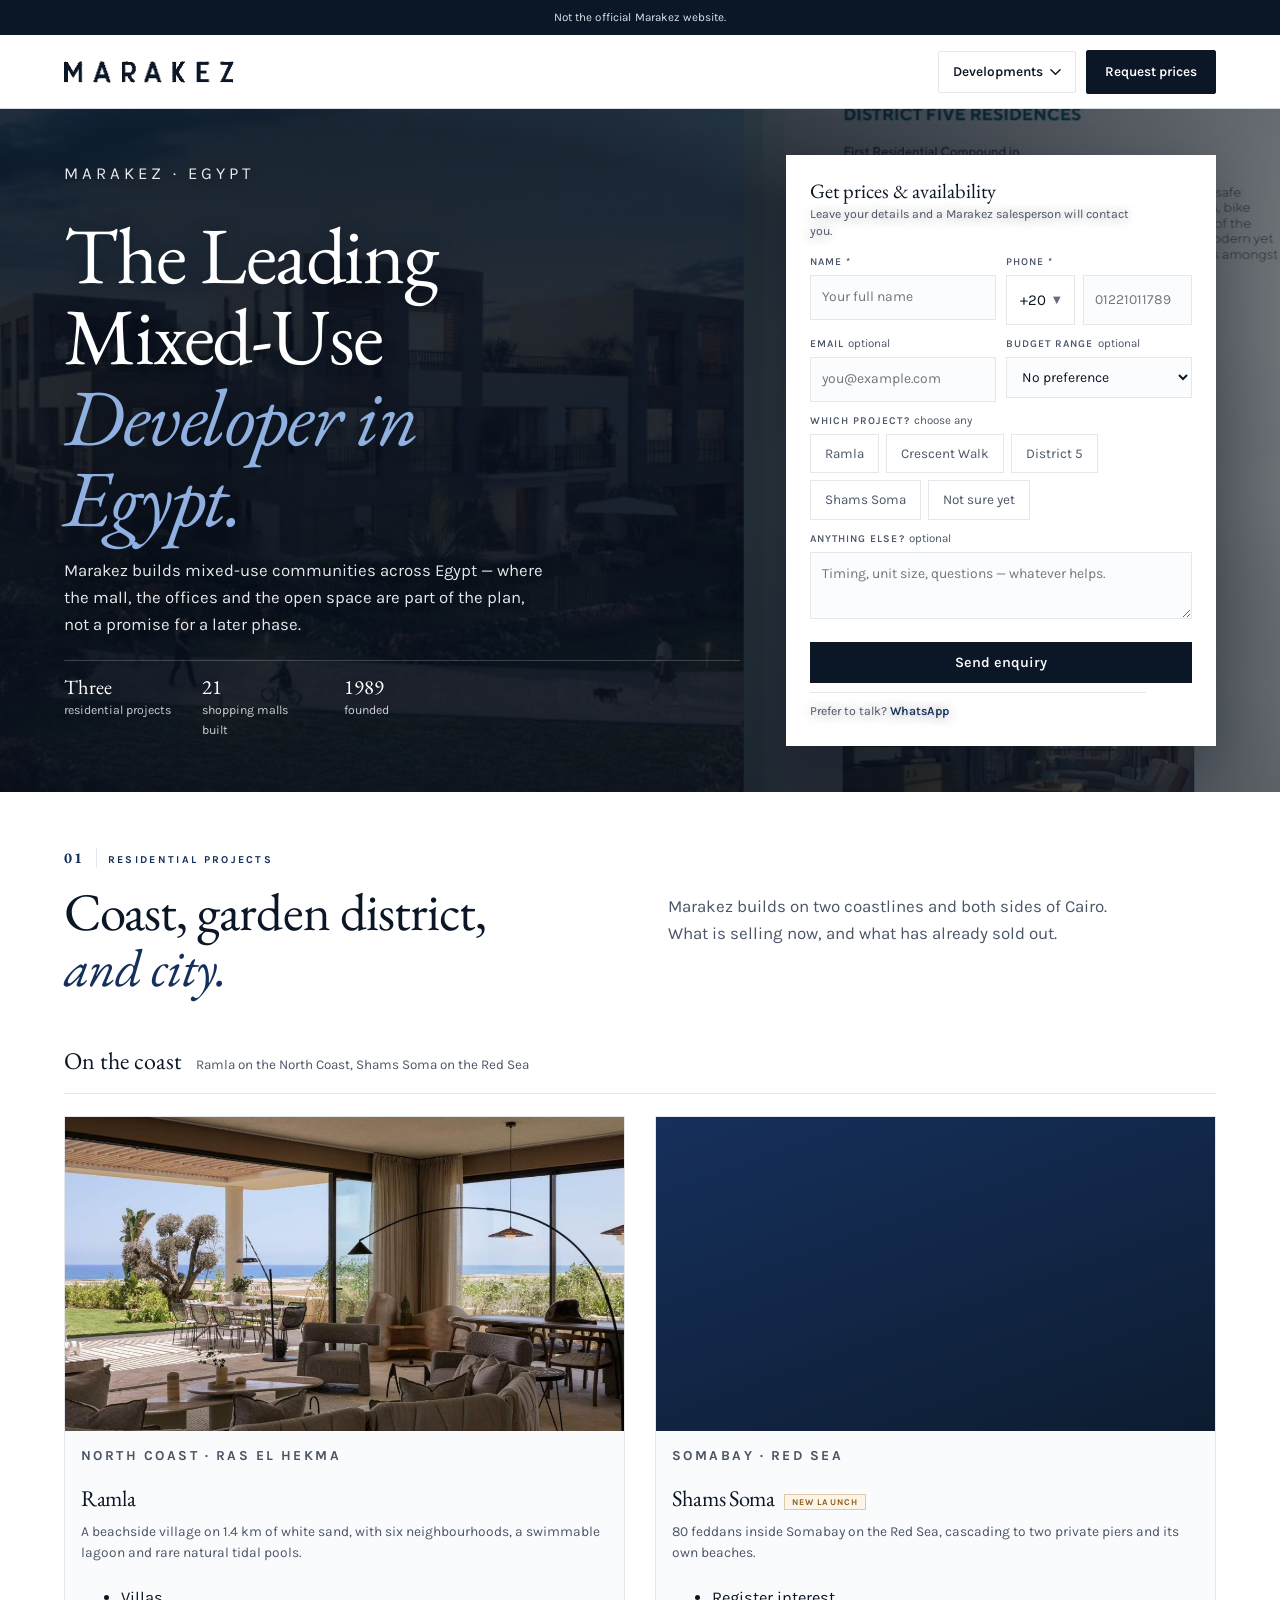
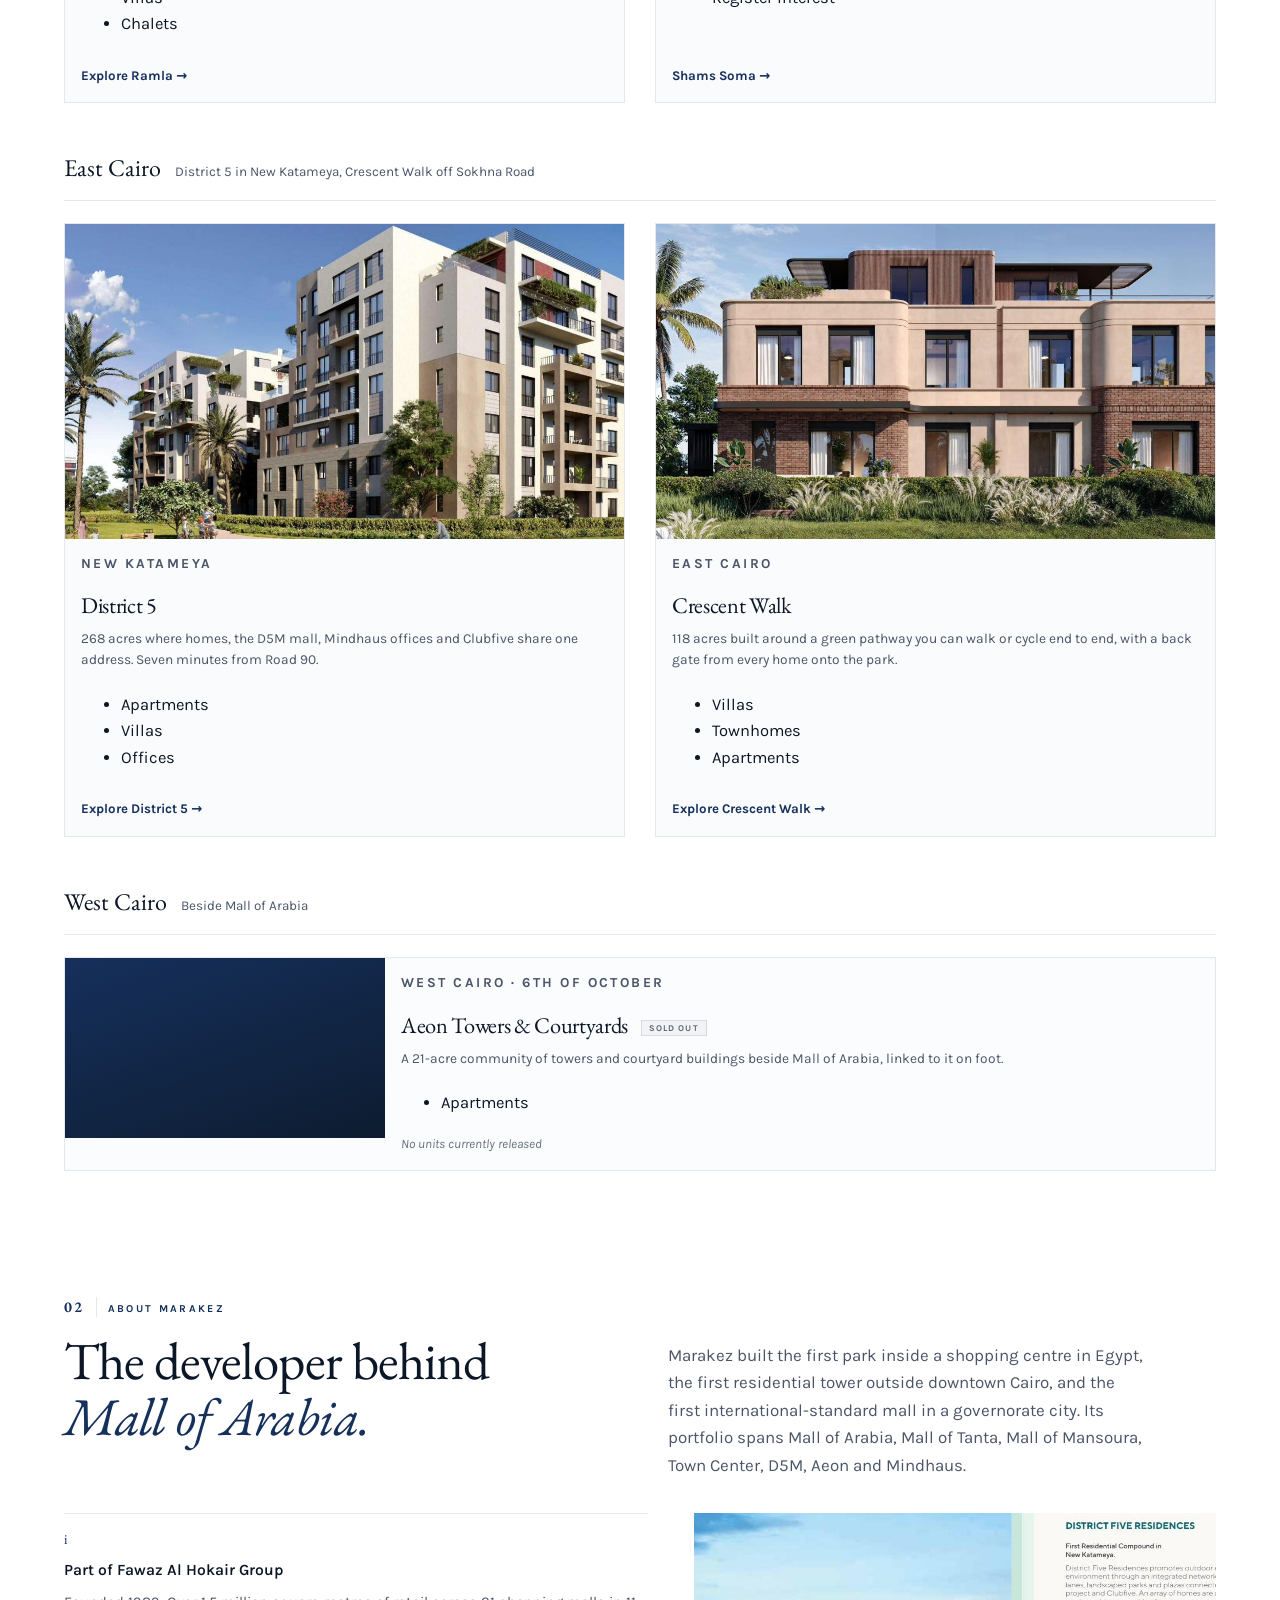
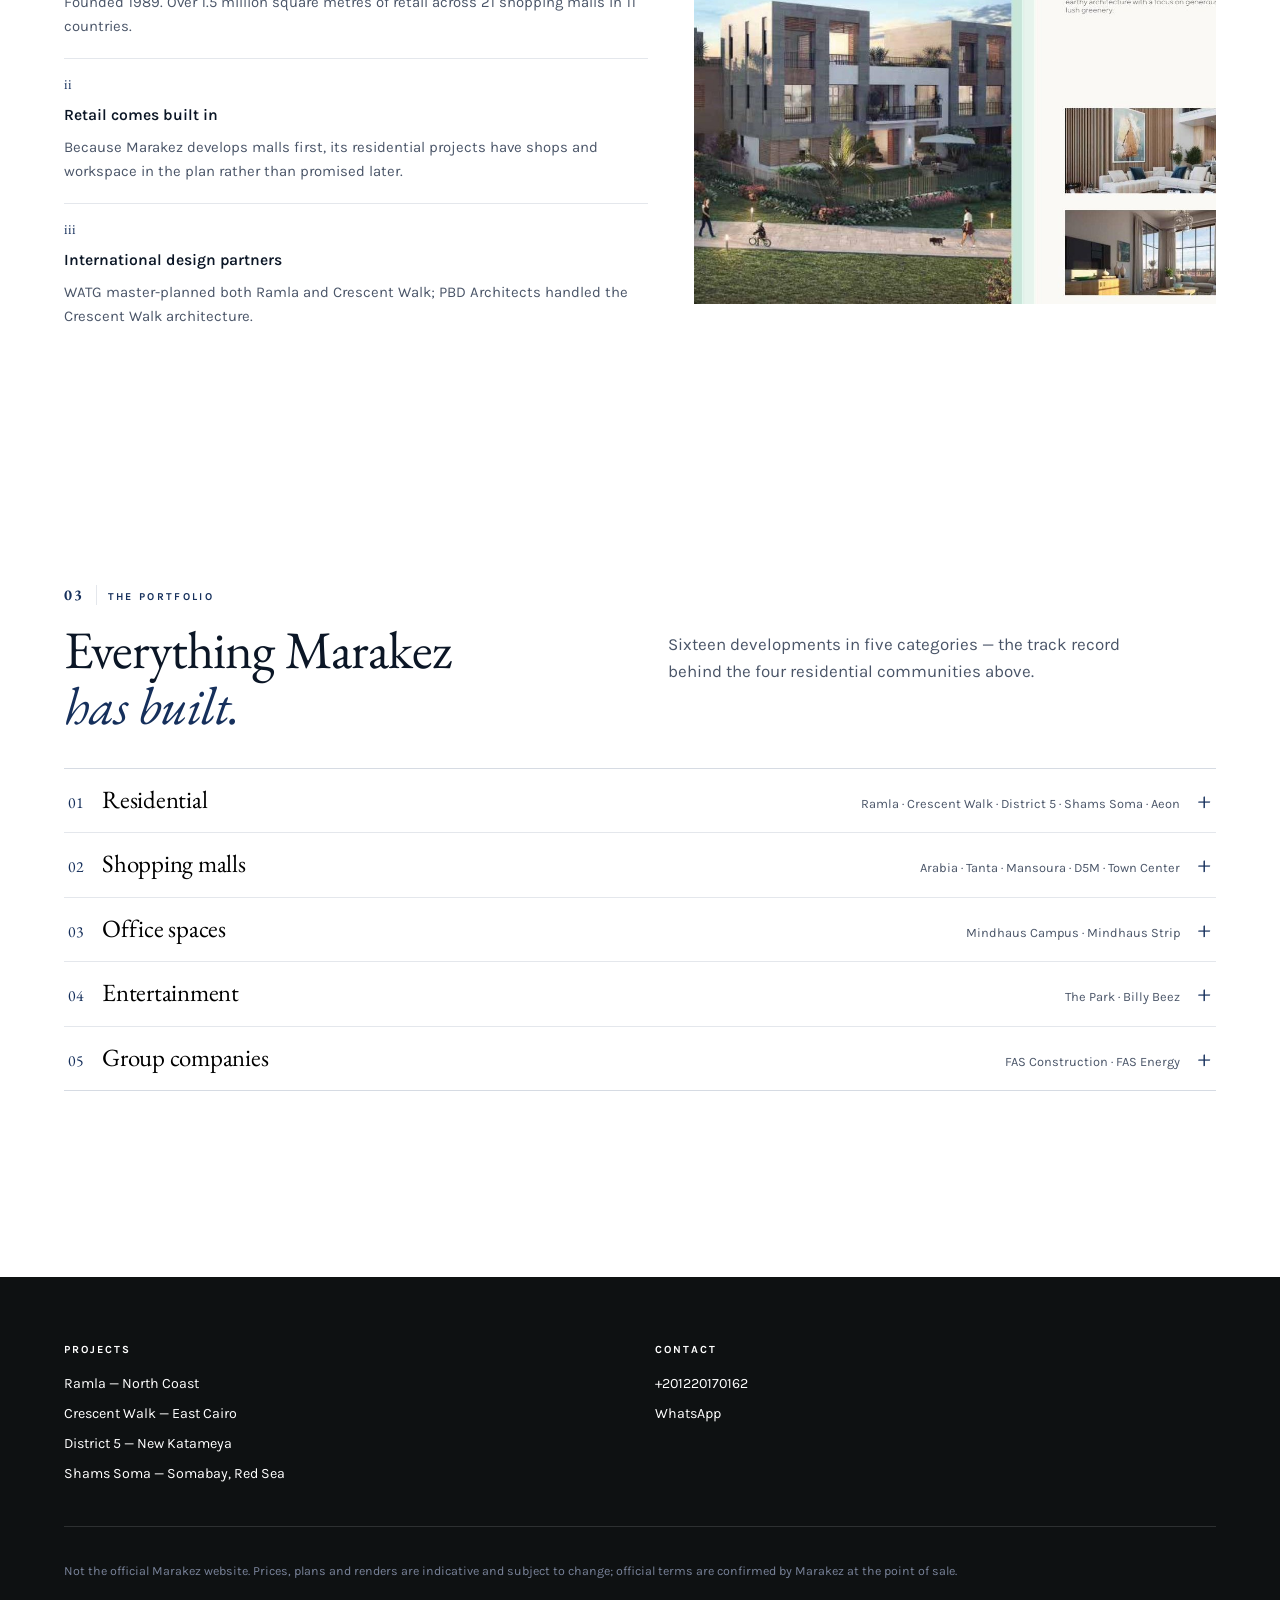
==== index.html @ 839a913a "Add files via upload" ====
<!DOCTYPE html>
<html lang="en">
<head>
<meta charset="utf-8">
<meta name="viewport" content="width=device-width,initial-scale=1">
<title>Marakez Properties — Ramla, Crescent Walk &amp; District 5</title>
<link rel="preconnect" href="https://fonts.googleapis.com">
<link rel="preconnect" href="https://fonts.gstatic.com" crossorigin>
<link href="https://fonts.googleapis.com/css2?family=EB+Garamond:ital,wght@0,400;0,500;1,400&family=Karla:wght@400;500;600;700&display=swap" rel="stylesheet">
<style>
/* ─────────────────────────────────────────────────────────────
   One ground. Sections interlock rather than stack.
   ───────────────────────────────────────────────────────────── */
:root{
  --paper:#ffffff;          /* single ground for the whole page */
  --ink:#0b1626;
  --soft:#4a5568;
  --faint:#646d7b;
  --rule:#e4e7ec;
  --hair:#d6dbe3;--stone:#efe9dd;--stone-ink:#5f584a;
  --accent:#16305c;
  --sand:#16305c;
  --accent-light:#8fb0e0;   /* accent for dark backgrounds */
  --white:#fafbfc;
  --scrim:.92;   /* hero overlay strength — CMS: light .60 / medium .76 / strong .90 */

  --display:"EB Garamond",Georgia,serif;
  --body:"Karla",system-ui,sans-serif;

  --gut:clamp(20px,5vw,80px);
  --maxw:1280px;
}
*{box-sizing:border-box}
html,body{overflow-x:hidden;max-width:100%}
html{scroll-behavior:smooth}
@media(prefers-reduced-motion:reduce){html{scroll-behavior:auto}*{transition:none!important;animation:none!important}}

body{margin:0;background:var(--paper);color:var(--ink);
  font-family:var(--body);font-size:16.5px;line-height:1.62;-webkit-font-smoothing:antialiased}
img{max-width:100%;display:block}
a{color:inherit}

.wrap{max-width:var(--maxw);margin:0 auto;padding:0 var(--gut)}

/* ── Disclosure + header ─────────────────────────────────── */
.bar{background:var(--ink);color:#dde2ec;font-size:.73rem;padding:8px var(--gut);text-align:center;
  letter-spacing:.01em}
.bar strong{color:#fff}

.head{position:sticky;top:0;z-index:60;background:rgba(255,255,255,.94);backdrop-filter:blur(12px)}
.head::after{content:"";position:absolute;left:0;right:0;bottom:0;height:1px;background:var(--hair)}
.head-in{max-width:var(--maxw);margin:0 auto;padding:15px var(--gut);display:flex;align-items:center;gap:26px}
.mark{font-family:var(--display);font-size:1.4rem;font-weight:500;letter-spacing:-.01em;
  text-decoration:none;color:var(--ink)}







/* ── THE SPINE: one hairline running the whole document ──── */
.doc{position:relative}
/* The vertical hairline that used to run down the left of the document was
   removed: once the sections became full-bleed splits and edge-to-edge bands it
   no longer lined up with anything, so it read as a stray rule rather than a
   spine. */

/* Section shell — all sections share the ground, so only spacing separates them */
.sec{position:relative;z-index:2;padding:clamp(60px,8vw,120px) 0}
.sec--tight{padding-top:0}

/* Section marker (kept hidden; the spine it sat on was removed) */
.marker{display:none}
.secnum{font-family:var(--display);font-size:.95rem;color:var(--sand);
  margin-right:11px;padding-right:11px;border-right:1px solid var(--rule)}
@media(max-width:860px){.marker{display:none}}

/* Section content */
/* The extra 58px on the left used to clear the vertical spine. With the spine
   gone it just pushed every section 58px right of the hero, the money band and
   the footer — four different left edges on one page. Now they all share one. */
.inner{max-width:var(--maxw);margin:0 auto;padding:0 var(--gut)}
@media(max-width:860px){.inner{padding:0 var(--gut)}}

/* ── HERO ─────────────────────────────────────────────────── */
.hero{position:relative;min-height:min(88vh,780px);display:flex;align-items:flex-end;
  overflow:hidden;background:#1a2434}
.hero>img{position:absolute;inset:0;width:100%;height:100%;object-fit:cover;object-position:center}
.hero::after{content:"";position:absolute;inset:0;pointer-events:none;
  background:
    /* contained pool over the text block — the rest of the render stays clear */
    radial-gradient(130% 130% at 24% 62%,
      rgba(6,14,26,var(--scrim,.92)) 0%,
      rgba(6,14,26,calc(var(--scrim,.92) * .90)) 46%,
      rgba(6,14,26,calc(var(--scrim,.92) * .42)) 70%,
      rgba(6,14,26,0) 90%),
    linear-gradient(180deg, rgba(6,14,26,.45) 0%, rgba(6,14,26,.12) 34%, rgba(6,14,26,0) 55%),
    linear-gradient(180deg, rgba(6,14,26,0) 60%, rgba(6,14,26,.17) 85%, rgba(6,14,26,.34) 100%)}
.hero-in{position:relative}
/* Narrow screens: the copy sits below the image rather than over it.
   The render stays completely untouched and contrast is guaranteed,
   because the text is on the page background. */
@media(max-width:820px){
  .hero{min-height:0;display:block;background:none;overflow:visible}
  .hero>img{position:static;width:100%;height:auto;aspect-ratio:16/10;object-fit:cover}
  .hero::after{display:none}
  .hero-in{padding:22px var(--gut) 26px;color:var(--ink)}
  .hero .kicker{color:var(--accent);text-shadow:none}
  .hero h1{color:var(--ink);text-shadow:none;max-width:20ch}
  .hero h1 em{color:var(--accent)}
  .hero-in p:not(.kicker){color:var(--soft)!important;text-shadow:none!important;opacity:1!important}
  .hero .btn{background:var(--ink);color:#fff}
  .hero .btn--ghost{background:transparent;color:var(--ink);border:1px solid var(--rule)}
  /* Below 820px the two buttons share the row evenly instead of one being
     wide and the other shrink-wrapped to its label. */
  .hero-cta{gap:9px}
  .hero-cta .btn{flex:1 1 0;min-width:0;padding:14px 10px;font-size:.86rem}
}

.hero-in{position:relative;z-index:2;width:100%;max-width:var(--maxw);margin:0 auto;
  padding:0 var(--gut) clamp(96px,11vw,150px);color:#fff}
.kicker{text-shadow:0 1px 10px rgba(6,14,26,.5);font-size:.69rem;letter-spacing:.24em;text-transform:uppercase;margin:0 0 16px;
  color:var(--sand)}
.hero h1{text-shadow:0 1px 18px rgba(6,14,26,.42);font-family:var(--display);font-weight:400;font-size:clamp(2.6rem,6.4vw,5rem);
  line-height:1.01;margin:0 0 18px;max-width:14ch;letter-spacing:-.018em}
.hero h1 em{font-style:italic;color:var(--accent-light)}
.hero p{text-shadow:0 1px 12px rgba(6,14,26,.45);max-width:48ch;font-size:1.05rem;color:rgba(255,255,255,.9);margin:0 0 28px}

.btn{display:inline-block;background:var(--white);color:var(--ink);text-decoration:none;
  padding:14px 28px;font-size:.9rem;font-weight:600;border:0;cursor:pointer;font-family:inherit;
  transition:transform .25s,box-shadow .25s}
.btn:hover{transform:translateY(-1px);box-shadow:0 8px 22px rgba(0,0,0,.16)}
.btn--ghost{background:transparent;color:#fff;border:1px solid rgba(255,255,255,.42)}

/* Hero buttons: a real row rather than two inline-blocks. As inline-blocks the
   pair wrapped onto separate lines on narrow screens and the ghost button kept
   a stray left margin, so it sat indented and half-width under the first. */
.hero-cta{display:flex;flex-wrap:wrap;gap:10px;align-items:stretch}
.hero-cta .btn{display:inline-flex;align-items:center;justify-content:center;text-align:center}
.btn--dark{background:var(--ink);color:var(--white)}
.btn--full{width:100%;text-align:center}
.btn:focus-visible{outline:2px solid var(--sand);outline-offset:3px}
/* One-line labels. The full wording wraps to two or three lines once the pair
   is sharing a narrow row, which looks broken; the short label is the same
   promise in fewer words. */
.lbl-short{display:none}
@media(max-width:560px){
  .lbl-long{display:none}
  .lbl-short{display:inline}
}

/* ── FACT RAIL: overlaps the hero, anchored to the spine ─── */
/* first cell's text lines up with the hero and the sections above and below */

/* ── Shared type ─────────────────────────────────────────── */
.eyebrow{font-size:.66rem;letter-spacing:.22em;text-transform:uppercase;
  color:var(--accent);font-weight:700;margin:0 0 14px}
h2{font-family:var(--display);font-weight:400;font-size:clamp(2rem,4.2vw,3.3rem);
  line-height:1.06;margin:0 0 18px;letter-spacing:-.018em;max-width:17ch}
h2 em{font-style:italic;color:var(--accent)}
.lead{font-size:1.06rem;color:var(--soft);max-width:56ch;margin:0}

/* ── DESCRIPTION: text left, tall image bleeding right ───── */
.desc{max-width:64ch}
.desc-fig{margin:clamp(34px,4.5vw,54px) 0 0;position:relative}
.desc-fig img{width:100%;height:100%;aspect-ratio:16/10;object-fit:cover;object-position:center;display:block}
.desc-fig figcaption{font-family:var(--display);font-style:italic;font-size:.95rem;
  color:var(--faint);padding-top:11px}

.pillars{display:grid;grid-template-columns:repeat(3,1fr);gap:clamp(20px,3vw,44px);
  margin-top:clamp(46px,6vw,76px)}
@media(max-width:820px){.pillars{grid-template-columns:1fr;gap:0}}
.pillar{padding-top:20px;border-top:1px solid var(--rule)}
@media(max-width:820px){.pillar{padding:18px 0}}
.pillar .n{font-family:var(--display);font-size:.9rem;color:var(--sand);display:block;margin-bottom:8px}
.pillar h3{margin:0 0 6px;font-size:.98rem;font-weight:600}
.pillar p{margin:0;font-size:.93rem;color:var(--soft)}

/* ── MASTERPLAN: pulled up, plan bleeds past the gutter ──── */
/* contain, not cover: a masterplan must never be cropped. Odd shapes letterbox
   against the panel instead of resizing the section. */

/* ── NEIGHBOURHOODS: tabs, borderless, on the ground ─────── */
.tabs{margin-top:clamp(28px,4vw,44px)}
.tabnav{display:flex;flex-wrap:wrap;gap:0;border-bottom:1px solid var(--rule)}
.tabnav button{appearance:none;background:none;border:0;padding:13px 20px 15px;
  font:inherit;font-size:.86rem;font-weight:600;color:var(--faint);cursor:pointer;
  border-bottom:2px solid transparent;margin-bottom:-1px;transition:color .2s,border-color .2s}
.tabnav button[aria-selected="true"]{color:var(--ink);border-bottom-color:var(--accent)}
.tabnav button:hover{color:var(--ink)}
.tabnav button:focus-visible{outline:2px solid var(--accent);outline-offset:-4px}
@media(max-width:640px){.tabnav button{flex:1 1 33%;padding:12px 8px;font-size:.8rem}}

.panel{display:none;grid-template-columns:minmax(0,.95fr) minmax(0,1.05fr);
  gap:clamp(24px,4vw,56px);padding-top:clamp(28px,3.5vw,42px);align-items:center}
.panel[data-open="true"]{display:grid;animation:fade .45s ease}
@keyframes fade{from{opacity:0;transform:translateY(6px)}to{opacity:1;transform:none}}
@media(max-width:820px){.panel[data-open="true"]{grid-template-columns:1fr}}
.panel .sub{font-size:.64rem;letter-spacing:.2em;text-transform:uppercase;color:var(--sand);
  font-weight:700;margin:0 0 12px}
.panel h3{margin:0 0 12px;font-family:var(--display);font-weight:400;font-size:clamp(1.9rem,3vw,2.5rem);
  letter-spacing:-.015em}
.panel p{margin:0 0 20px;color:var(--soft);font-size:.99rem;max-width:40ch}
.panel .types{list-style:none;margin:0;padding:0;display:flex;flex-wrap:wrap;gap:8px}
.panel .types li{border:1px solid var(--rule);padding:6px 13px;font-size:.79rem;color:var(--soft)}
.panel figure{margin:0;overflow:hidden}
.panel figure img{width:100%;height:100%;aspect-ratio:4/3;object-fit:cover;object-position:center}

/* ── USPs: hairline grid, no boxes ──────────────────────── */
.usps{display:grid;grid-template-columns:repeat(4,1fr);gap:clamp(20px,3vw,40px);
  margin-top:clamp(30px,4vw,48px)}
@media(max-width:900px){.usps{grid-template-columns:repeat(2,1fr)}}
@media(max-width:560px){.usps{grid-template-columns:1fr;gap:0}}
.usp{padding-top:20px;border-top:1px solid var(--rule)}
@media(max-width:560px){.usp{padding:18px 0}}
.usp .n{font-family:var(--display);font-size:.9rem;color:var(--sand);display:block;margin-bottom:9px}
.usp h3{margin:0 0 6px;font-size:.97rem;font-weight:600}
.usp p{margin:0;font-size:.9rem;color:var(--soft);line-height:1.55}

/* ── LEAD FORM: dark block, full bleed, ends the document ─ */
.form-grid{display:grid;grid-template-columns:1fr 1fr;gap:clamp(30px,5vw,72px);align-items:start}
@media(max-width:900px){.form-grid{grid-template-columns:1fr}}
.contact-line{margin-top:22px;font-size:.93rem;color:rgba(255,255,255,.7)}
.contact-line a{color:#fff;font-weight:600}

.fbox{background:var(--white);color:var(--ink);padding:clamp(26px,3vw,38px)}
.field{margin-bottom:15px}
.field label{display:block;font-size:.79rem;font-weight:600;margin-bottom:6px}
.field input,.field select,.field textarea{width:100%;padding:12px 14px;font:inherit;
  font-size:.94rem;border:1px solid var(--rule);background:var(--paper);color:var(--ink)}
.field input:focus,.field select:focus,.field textarea:focus{outline:2px solid var(--accent);
  outline-offset:1px;border-color:transparent}
.field textarea{min-height:82px;resize:vertical}
.frow{display:grid;grid-template-columns:1fr 1fr;gap:15px}
@media(max-width:560px){.frow{grid-template-columns:1fr}}






/* ── Project cards (homepage) ────────────────────────────── */
/* Four projects in a three-column grid left a 3 + 1 row with two empty cells.
   Two columns divide evenly into four, so the block reads as a balanced
   2 x 2. If a fifth project is ever added, revisit this. */
.projcards{display:grid;grid-template-columns:repeat(2,1fr);gap:clamp(18px,2.4vw,30px);
  margin-top:clamp(34px,4vw,52px)}
@media(max-width:900px){.projcards{grid-template-columns:1fr;gap:14px}}
@media(max-width:760px){
  .projcard{flex-direction:row;align-items:stretch;min-height:132px}
  .projcard figure{flex:0 0 38%;aspect-ratio:auto;align-self:stretch;position:relative}
  .projcard figure img{position:absolute;inset:0;width:100%;height:100%;object-fit:cover}
  .pc-body{padding:14px 16px}
  .projcard h3{font-size:1.3rem;margin-bottom:6px}
  .pc-body>p{font-size:.85rem;margin-bottom:8px;
    display:-webkit-box;-webkit-line-clamp:3;-webkit-box-orient:vertical;overflow:hidden}
  .pc-body .types{display:none}
  .pc-go{margin-top:6px;font-size:.78rem}
}
.projcard{display:flex;flex-direction:column;text-decoration:none;color:inherit;
  border:1px solid var(--rule);background:var(--white);
  transition:transform .35s cubic-bezier(.2,.7,.3,1),box-shadow .35s,border-color .35s}
.projcard:hover{transform:translateY(-3px);box-shadow:0 14px 40px rgba(11,22,38,.10);border-color:var(--hair)}
.projcard:focus-visible{outline:2px solid var(--accent);outline-offset:3px}
.projcard figure{margin:0;overflow:hidden;aspect-ratio:4/3;background:var(--rule)}
.projcard figure img{width:100%;height:100%;object-fit:cover;object-position:center;transition:transform .6s}
.projcard:hover figure img{transform:scale(1.04)}
.pc-body{padding:clamp(18px,2vw,24px);display:flex;flex-direction:column;flex:1}
.pc-loc{font-size:.64rem;letter-spacing:.18em;text-transform:uppercase;color:var(--sand);
  font-weight:700;margin:0 0 8px}
.projcard h3{font-family:var(--display);font-weight:400;font-size:1.75rem;margin:0 0 9px;
  letter-spacing:-.015em}
/* flex:1 made the paragraph absorb the card's spare height, which overrode the
   line-clamp and left the box at an arbitrary 31px — 1.5 lines, so the second
   line was sliced through the middle. The spacer below pushes the link to the
   bottom instead, so the paragraph keeps whatever height its clamp gives it. */
.pc-body>p{margin:0 0 14px;font-size:.93rem;color:var(--soft);flex:0 0 auto}
.pc-body .pc-spacer{flex:1 1 auto;min-height:0}
.pc-go{font-size:.83rem;font-weight:700;color:var(--accent);margin-top:14px}



/* ── Wider portfolio list ────────────────────────────────── */
/* ── PORTFOLIO: grouped accordion ─────────────────────────
   Grouping follows the five categories Marakez uses in its own e-brochure:
   Residential, Shopping Malls, Office Spaces, Entertainment, FAS companies. */
.acc{margin-top:clamp(22px,2.8vw,34px);border-top:1px solid var(--hair)}
.grp{border-bottom:1px solid var(--rule)}
.grp:last-child{border-bottom:1px solid var(--hair)}
.gb{appearance:none;background:none;border:0;width:100%;text-align:left;font:inherit;
  cursor:pointer;padding:17px 4px;display:flex;align-items:baseline;gap:16px;
  transition:background .18s}
.gb:hover{background:var(--white)}
.gb:focus-visible{outline:2px solid var(--accent);outline-offset:-2px}
.gn{font-family:var(--display);font-size:.98rem;color:var(--sand);min-width:18px}
.gb h3{margin:0;font-family:var(--display);font-weight:400;
  font-size:clamp(1.28rem,2.1vw,1.55rem);line-height:1.1;letter-spacing:-.01em;
  white-space:nowrap}
.gsum{margin-left:auto;font-size:.8rem;color:var(--soft);text-align:right;
  padding-left:20px;display:none}
@media(min-width:900px){.gsum{display:block}}
.gx{font-family:var(--display);font-size:1.5rem;color:var(--accent);line-height:1;
  transition:transform .24s;flex:0 0 auto;width:16px;text-align:center}
.gb[aria-expanded="true"] .gx{transform:rotate(45deg)}
@media(max-width:899px){.gb{gap:12px}}
.gp{padding:0 4px 20px}
.gp[hidden]{display:none}
.rows{display:grid;grid-template-columns:repeat(2,1fr);gap:0 clamp(28px,3.4vw,60px)}
@media(max-width:760px){.rows{grid-template-columns:1fr}}
.row{padding:13px 0;border-top:1px solid var(--rule);display:block;text-decoration:none}
.row.link:hover{background:var(--white)}
.row.link:focus-visible{outline:2px solid var(--accent);outline-offset:-2px}
.rt{display:flex;align-items:baseline;gap:10px;flex-wrap:wrap}
.rn{font-size:.95rem;font-weight:600}
.rl{font-size:.63rem;letter-spacing:.14em;text-transform:uppercase;color:var(--faint)}
.rs{margin-left:auto;font-size:.79rem;font-weight:600;color:var(--accent);white-space:nowrap}
.rd{margin:4px 0 0;font-size:.83rem;color:var(--soft);line-height:1.5}
.tag{font-size:.56rem;letter-spacing:.13em;text-transform:uppercase;
  background:var(--accent);color:#fff;padding:2px 7px}
.arrow{font-size:.77rem;color:var(--accent);font-weight:600;white-space:nowrap}
.pf .pf-loc{color:var(--sand);font-size:.66rem;letter-spacing:.14em;text-transform:uppercase;
  font-weight:700;display:block;margin-bottom:5px}


/* MOBILE-TIGHTEN */
@media(max-width:760px){
  .sec{padding:38px 0}
  .pillars{margin-top:24px}
  .pillar{padding:14px 0}
  .usp{padding:14px 0}
  .usps{margin-top:20px}
  .desc-fig{margin-top:24px}
  .panel{padding-top:20px;gap:18px}
  .panel p{margin-bottom:12px}
  .foot{padding:30px 0 22px}
  .foot-grid{gap:18px;margin-bottom:20px}
  h2{font-size:1.6rem;margin-bottom:12px}
  .lead{font-size:.98rem}
}

/* ── Mobile: sticky WhatsApp + enquiry bar ───────────────── */
.mobar{display:none}
@media(max-width:860px){
  .mobar{display:grid;grid-template-columns:1fr 1fr;gap:0;
    position:fixed;inset-inline:0;bottom:0;z-index:90;
    background:var(--white);border-top:1px solid var(--rule);
    box-shadow:0 -4px 18px rgba(11,22,38,.10)}
  .mobar a{display:flex;align-items:center;justify-content:center;gap:8px;
    padding:15px 10px;font-size:.9rem;font-weight:700;text-decoration:none;
    color:var(--ink);background:var(--white)}
  .mobar a + a{border-inline-start:1px solid var(--rule)}
  .mobar .wa{background:#1f7a4d;color:#fff}
  .mobar svg{width:17px;height:17px;fill:currentColor;flex:0 0 auto}
  body{padding-bottom:56px}
  .foot{padding-bottom:70px}
}




/* ── Consent bar (EEA visitors only) ─────────────────────── */
.consent{position:fixed;inset-inline:0;bottom:0;z-index:120;background:var(--ink);
  color:#e3e8f0;padding:16px var(--gut);display:flex;align-items:center;gap:18px;
  flex-wrap:wrap;justify-content:center;font-size:.86rem;
  box-shadow:0 -6px 24px rgba(0,0,0,.22)}
.consent p{margin:0;max-width:56ch}
.consent-btns{display:flex;gap:9px;flex:0 0 auto}
.cbtn{appearance:none;border:1px solid rgba(255,255,255,.4);background:transparent;
  color:#fff;padding:9px 20px;font:inherit;font-size:.85rem;font-weight:600;cursor:pointer;
  border-radius:2px}
.cbtn--yes{background:#fff;color:var(--ink);border-color:#fff}
.cbtn:hover{opacity:.88}
@media(max-width:860px){.consent{bottom:56px;padding:14px var(--gut);font-size:.82rem}}


/* ── Header nav: Developments dropdown ───────────────────── */
.nav{margin-inline-start:auto;display:flex;align-items:center;gap:10px}
.navdrop{position:relative}
.navbtn{display:inline-flex;align-items:center;gap:7px;appearance:none;
  background:none;border:1px solid var(--rule);border-radius:2px;
  padding:9px 14px;font:inherit;font-size:.85rem;font-weight:600;
  color:var(--ink);cursor:pointer;white-space:nowrap;
  transition:border-color .2s,background .2s}
.navbtn:hover{border-color:var(--hair);background:var(--white)}
.navbtn[aria-expanded="true"]{border-color:var(--accent);background:var(--white)}
.navbtn:focus-visible{outline:2px solid var(--accent);outline-offset:2px}
.navchev{width:11px;height:8px;flex:0 0 auto;transition:transform .22s}
.navbtn[aria-expanded="true"] .navchev{transform:rotate(180deg)}

.navmenu{position:absolute;top:calc(100% + 7px);inset-inline-end:0;z-index:70;
  min-width:262px;background:#fff;border:1px solid var(--rule);border-radius:3px;
  box-shadow:0 16px 42px rgba(11,22,38,.16);overflow:hidden;
  animation:navin .18s ease}
@keyframes navin{from{opacity:0;transform:translateY(-5px)}to{opacity:1;transform:none}}
.navmenu a{display:block;padding:13px 17px;text-decoration:none;color:var(--ink);
  border-bottom:1px solid var(--rule);transition:background .16s}
.navmenu a:last-child{border-bottom:0}
.navmenu a:hover,.navmenu a:focus{background:var(--white);outline:none}
.navmenu a:focus-visible{box-shadow:inset 3px 0 0 var(--accent)}
.navmenu a[aria-current="page"]{background:var(--white);box-shadow:inset 3px 0 0 var(--accent)}
.nm-name{display:block;font-size:.94rem;font-weight:600;line-height:1.25}
.nm-loc{display:block;font-size:.76rem;color:var(--faint);margin-top:2px}

.navcta{background:var(--ink);color:#fff;text-decoration:none;
  padding:10px 18px;border-radius:2px;font-size:.85rem;font-weight:600;
  white-space:nowrap;border:1px solid var(--ink)}
.navcta:hover{opacity:.9}
.navcta:focus-visible{outline:2px solid var(--accent);outline-offset:2px}

@media(max-width:620px){
  .head-in{gap:8px}
  .navbtn{padding:8px 11px;font-size:.79rem}
  .navcta{padding:9px 12px;font-size:.79rem}
  .mark,.marktext{font-size:1.1rem}
  /* pin the menu to the viewport so it can't run off either edge */
  .navdrop{position:static}
  .navmenu{inset-inline:var(--gut);inset-inline-end:var(--gut);
    min-width:0;width:auto;top:calc(100% + 6px)}
  .head{position:sticky}
  .head-in{position:relative}
}
@media(max-width:430px){
  /* The menu keeps its full "Developments" label at every width — the CTA is
     what gives way, since "Prices" reads fine on its own next to a phone. */
  .nav{gap:6px}
  .navbtn{padding:8px 9px;font-size:.75rem;gap:5px}
  /* The label is swapped, not scaled. text-indent hides the long text; the box
     needs an explicit width or it collapses to its padding and "Prices" spills
     outside the border. */
  .navcta{padding:9px 0;font-size:.75rem;
    width:74px;overflow:hidden;white-space:nowrap;text-indent:-9999px;position:relative}
  .navcta::after{content:"Prices";position:absolute;inset:0;
    display:flex;align-items:center;justify-content:center;text-indent:0}
  .mark,.marktext{font-size:1rem}
}
@media(max-width:360px){
  /* Below this the gutter leaves ~280px of usable header. Everything tightens
     rather than anything being dropped or relabelled. */
  .nav{gap:5px}
  .navbtn{padding:7px 7px;font-size:.71rem;gap:4px}
  .navcta{width:62px;font-size:.71rem;padding:9px 0}
}

/* ── Logo slots (image from CMS, text wordmark as fallback) ─ */
.mark{display:inline-flex;align-items:center;gap:10px;line-height:1}
.mark img{height:26px;width:auto;max-width:170px;object-fit:contain;
  object-position:left center;display:none}
.mark img[src]:not([src=""]){display:block}
.mark img[src]:not([src=""]) + .marktext{display:none}
.marktext{font-family:var(--display);font-size:1.4rem;font-weight:500;letter-spacing:-.01em}

.projlogo{height:30px;width:auto;max-width:240px;object-fit:contain;
  object-position:left center;margin-bottom:12px;display:none}
.projlogo[src]:not([src=""]){display:block}

/* ── Availability states on chips ────────────────────────── */
.chip{position:relative}
.chip[data-status="limited"]::after{
  content:"Few left";position:absolute;top:-8px;inset-inline-end:-6px;
  background:#bf8a2a;color:#fff;font-size:.58rem;font-weight:700;
  letter-spacing:.06em;text-transform:uppercase;padding:2px 6px;border-radius:2px;
  line-height:1.3;pointer-events:none}
.chip[data-status="sold_out"]{
  color:var(--faint);background:transparent;border-style:dashed;
  cursor:not-allowed;text-decoration:line-through;text-decoration-thickness:1px;
  text-decoration-color:var(--faint)}
.chip[data-status="sold_out"]:hover{border-color:var(--rule);color:var(--faint)}
.chip[data-status="sold_out"]::after{
  content:"Sold out";position:absolute;top:-8px;inset-inline-end:-6px;
  background:var(--rule);color:var(--soft);font-size:.58rem;font-weight:700;
  letter-spacing:.06em;text-transform:uppercase;padding:2px 6px;border-radius:2px;
  line-height:1.3;pointer-events:none}
.chipnote{font-size:.78rem;color:var(--faint);margin:9px 0 0}

/* Availability badge on the tab panels */
.availbadge{display:inline-flex;align-items:center;gap:6px;font-size:.66rem;
  letter-spacing:.14em;text-transform:uppercase;font-weight:700;
  padding:4px 10px;margin-bottom:12px;border-radius:2px}
.availbadge[data-status="available"]{background:rgba(22,48,92,.09);color:var(--accent)}
.availbadge[data-status="limited"]{background:rgba(191,138,42,.15);color:#8a6414}
.availbadge[data-status="sold_out"]{background:var(--rule);color:var(--soft)}
.availbadge .dot{width:6px;height:6px;border-radius:50%;background:currentColor}

/* ── Lead form controls ──────────────────────────────────── */
.req{color:var(--sand);font-weight:400}
.opt-tag{color:var(--faint);font-weight:400;font-size:.72rem;letter-spacing:.04em}
.ferr{display:none;color:#b4402f;font-size:.79rem;margin-top:6px}
.fmsg{margin-top:14px;font-size:.9rem;display:none}
.fmsg.ok{display:block;color:#1d6b45}
.fmsg.err{display:block;color:#b4402f}

/* phone row */
.phone-row{display:flex;gap:8px;position:relative}
.cc-btn{flex:0 0 auto;display:flex;align-items:center;gap:7px;background:var(--paper);
  border:1px solid var(--rule);padding:12px 13px;font:inherit;font-size:.94rem;cursor:pointer;
  color:var(--ink);white-space:nowrap}
.cc-btn:hover{border-color:var(--accent)}
.cc-btn:focus-visible{outline:2px solid var(--accent);outline-offset:1px}
.cc-caret{font-size:.62rem;color:var(--faint)}
.phone-row input[type=tel]{flex:1 1 auto;min-width:0}
.cc-pop{position:absolute;z-index:70;top:calc(100% + 5px);left:0;width:min(330px,100%);
  background:#fff;border:1px solid var(--rule);box-shadow:0 14px 38px rgba(0,0,0,.15)}
.cc-search{width:100%;padding:11px 13px;font:inherit;font-size:.92rem;border:0;
  border-bottom:1px solid var(--rule);background:#fff;color:var(--ink)}
.cc-search:focus{outline:2px solid var(--accent);outline-offset:-2px}
.cc-list{list-style:none;margin:0;padding:0;max-height:260px;overflow-y:auto}
.cc-list li{display:flex;justify-content:space-between;gap:12px;padding:9px 13px;
  font-size:.9rem;cursor:pointer}
.cc-list li:hover,.cc-list li:focus{background:var(--paper);outline:none}
.cc-list .cc-num{color:var(--faint);font-variant-numeric:tabular-nums}
.cc-list .cc-none{color:var(--faint);cursor:default;justify-content:center}

/* chips for multi-select */
.chips{display:flex;flex-wrap:wrap;gap:7px}
.chip{appearance:none;background:var(--paper);border:1px solid var(--rule);
  padding:8px 14px;font:inherit;font-size:.84rem;color:var(--soft);cursor:pointer;
  transition:background .18s,border-color .18s,color .18s}
.chip:hover{border-color:var(--accent);color:var(--ink)}
.chip[aria-pressed="true"]{background:var(--accent);border-color:var(--accent);color:#fff}
.chip:focus-visible{outline:2px solid var(--accent);outline-offset:2px}
/* The honeypot is clipped, but `.lead-card input[type=text]{width:100%}` is more
   specific than this rule, so it was being stretched to the width of its
   containing block. Harmless while the clip holds, but it only takes one CSS
   change for a spam-trap field to become visible. */
.hp{position:absolute!important;width:1px!important;height:1px!important;padding:0;
  margin:-1px;overflow:hidden;clip:rect(0 0 0 0);white-space:nowrap;border:0}

/* ── FOOTER ─────────────────────────────────────────────── */
.foot{background:#0e1112;color:#9aa3b2;padding:clamp(44px,5vw,68px) 0 30px;font-size:.89rem;
  position:relative;z-index:2}
.foot a{color:#fff;text-decoration:none}
.foot a:hover{text-decoration:underline}
.foot-grid{display:grid;grid-template-columns:repeat(auto-fit,minmax(190px,1fr));gap:30px;margin-bottom:34px}
.foot h4{color:#fff;font-size:.68rem;letter-spacing:.18em;text-transform:uppercase;margin:0 0 13px;font-weight:700}
.foot ul{list-style:none;padding:0;margin:0}
.foot li{margin-bottom:7px}
.foot-dis{border-top:1px solid rgba(255,255,255,.13);padding-top:22px;font-size:.78rem;
  line-height:1.62;color:#79839a}
.foot-dis strong{color:#c2cadb}

/* ── Scroll reveal ──────────────────────────────────────── */
.rv{opacity:0;transform:translateY(14px);transition:opacity .7s ease,transform .7s cubic-bezier(.2,.7,.3,1)}
.rv.in{opacity:1;transform:none}
@media(prefers-reduced-motion:reduce){.rv{opacity:1;transform:none}}

@media(max-width:860px){
  .sec{padding:52px 0}
  h2{font-size:1.85rem}
}

/* ═══ Section fit: fill the screen, never clip ══════════════════════════════
   Every section is at least one screen tall, so a short section can no longer
   share the viewport with the next one. min-height (not height) and no
   overflow:hidden, so a section taller than a screen runs on rather than
   losing its bottom. Scroll then settles on section edges without trapping.  */
.sec{padding:clamp(34px,4.2vw,64px) 0}
.sec--tight{padding-top:0}
.hero-in{padding-bottom:clamp(56px,6vw,88px)}
h2{margin-bottom:12px}
.lead{margin-bottom:0}
.projcards{gap:clamp(14px,1.8vw,22px);margin-top:clamp(18px,2.2vw,26px)}
.projcard figure{aspect-ratio:16/9}
.projcard .pc-body{padding:14px 16px 16px}
.projcard h3{font-size:1.4rem;margin-bottom:5px}
.projcard p{font-size:.86rem;line-height:1.5;display:-webkit-box;-webkit-line-clamp:2;
  -webkit-box-orient:vertical;overflow:hidden}
.projcard .types{margin-top:8px}
.projcard .pc-go{margin-top:10px}

/* Section intro: heading and lead side by side above 1000px. .desc caps itself
   at 64ch for a single stacked column; left in place it squeezes both grid
   tracks and the lead wraps to nine lines. */
@media(min-width:1000px){
  .sec .inner > .desc,
  .sec .inner > .rv:first-child{
    display:grid;grid-template-columns:minmax(0,1fr) minmax(0,1fr);
    gap:0 clamp(32px,4.4vw,76px);align-items:start;max-width:none}
  .sec .inner > .desc > .eyebrow,
  .sec .inner > .rv:first-child > .eyebrow{grid-column:1 / -1}
  .sec .inner > .desc > h2,
  .sec .inner > .rv:first-child > h2{margin-bottom:0;align-self:start}
  .sec .inner > .desc > .lead,
  .sec .inner > .rv:first-child > .lead{max-width:48ch;padding-top:.5em}
}
@media(min-width:901px){
  .hero,.sec{
    min-height:calc(100dvh - var(--headh,64px));
    display:flex;flex-direction:column;justify-content:center}
  .sec > .inner{width:100%}
  html{scroll-snap-type:y proximity}
  .hero,.sec,footer{scroll-snap-align:start;scroll-margin-top:var(--headh,64px)}
}
@media(prefers-reduced-motion:reduce){html{scroll-snap-type:none}}

/* Project pages, section 01: the wide photo alone is 709px, which no amount of
   padding trimming fixes. Above 1000px it sits beside the pillars instead of
   stacked above them, which is what brings the section under one screen. */
@media(min-width:1000px){
  .sec .inner:has(> .desc-fig){
    display:grid;grid-template-columns:minmax(0,1.12fr) minmax(0,1fr);
    gap:clamp(22px,2.6vw,36px) clamp(28px,3.4vw,56px);align-items:start}
  .sec .inner:has(> .desc-fig) > .desc{grid-column:1 / -1}
  .sec .inner:has(> .desc-fig) > .desc-fig{margin:0}
  .sec .inner:has(> .desc-fig) > .pillars{
    display:flex;flex-direction:column;gap:clamp(12px,1.4vw,18px)}
  .sec .inner:has(> .desc-fig) > .pillars .pillar{padding:0}
  /* tab panels: 4:3 stacks tall once the panel also carries a chip and a list */
  .panel figure img{aspect-ratio:16/10}
}

@media(min-width:1000px){
  /* Crescent Walk and District 5 carry a fourth pillar, which puts that column
     42px past the photo. Tightening the stack absorbs it. */
  .sec .inner:has(> .desc-fig) > .pillars{gap:clamp(9px,1.05vw,13px)}
  .sec .inner:has(> .desc-fig) > .pillars .pillar p{font-size:.89rem;line-height:1.5}
  .sec .inner:has(> .desc-fig) > .pillars .pillar .n{margin-bottom:5px}
  .desc-fig figcaption{margin-top:8px}
}

/* ═══ A3: numbered points beside a photograph ══════════════════════════════
   The four points are short, so on their own they filled about half a screen.
   Beside a tall photo they fill ~82%. If no photo is set the layout falls back
   to full-height columns (treatment A2), which fills ~80% with no asset at
   all — so an empty slot degrades to a good layout, never a broken one. */
.usp-fig{margin:0;overflow:hidden;background:var(--rule);position:relative;display:none}
.usp-fig img{position:absolute;inset:0;width:100%;height:100%;
  object-fit:cover;object-position:center}
.usp-wrap:has(.usp-fig img[src]:not([src=""])) .usp-fig{display:block}

@media(min-width:1000px){
  /* with a photo */
  .usp-wrap:has(.usp-fig img[src]:not([src=""])){
    display:grid;grid-template-columns:minmax(0,1.25fr) minmax(0,1fr);
    gap:clamp(28px,3.6vw,58px);align-items:stretch;
    min-height:clamp(340px,48vh,500px)}
  .usp-wrap:has(.usp-fig img[src]:not([src=""])) .usps{
    grid-template-columns:1fr 1fr;gap:0 clamp(24px,3vw,42px);margin-top:0}
  .usp-wrap:has(.usp-fig img[src]:not([src=""])) .usp{
    padding:clamp(15px,1.9vw,22px) 0;border-top:1px solid var(--rule)}
  .usp-wrap:has(.usp-fig img[src]:not([src=""])) .usp:nth-child(-n+2){
    border-top:0;padding-top:0}

  /* without a photo — full-height columns instead */
  .usp-wrap:not(:has(.usp-fig img[src]:not([src=""]))) .usps{
    min-height:clamp(330px,46vh,470px);gap:0}
  .usp-wrap:not(:has(.usp-fig img[src]:not([src=""]))) .usp{
    padding:0 clamp(16px,2vw,28px);border-top:0;border-left:1px solid var(--rule);
    display:flex;flex-direction:column;justify-content:space-between}
  .usp-wrap:not(:has(.usp-fig img[src]:not([src=""]))) .usp:first-child{
    padding-left:0;border-left:0}
  .usp-wrap:not(:has(.usp-fig img[src]:not([src=""]))) .usp:last-child{padding-right:0}
  .usp-wrap:not(:has(.usp-fig img[src]:not([src=""]))) .usp .n{
    font-size:clamp(2rem,3.2vw,2.8rem);color:var(--accent);font-style:italic;
    line-height:1;margin-bottom:0}
  .usp-wrap:not(:has(.usp-fig img[src]:not([src=""]))) .usp h3{margin-top:auto}
}
@media(max-width:999px){
  .usp-fig{aspect-ratio:16/10;position:static;margin-top:clamp(20px,3vw,30px)}
  .usp-fig img{position:static}
}

/* ═══ B1: About Marakez gains the photo column the project pages already have ═══ */
.about-fig{margin:0;overflow:hidden;background:var(--rule);aspect-ratio:4/3;display:none}
.about-fig img{width:100%;height:100%;object-fit:cover;object-position:center}
.about-wrap:has(.about-fig img[src]:not([src=""])) .about-fig{display:block}
@media(min-width:1000px){
  .about-wrap:has(.about-fig img[src]:not([src=""])){
    display:grid;grid-template-columns:minmax(0,1.12fr) minmax(0,1fr);
    gap:clamp(24px,3vw,44px) clamp(30px,3.6vw,58px);align-items:start;
    margin-top:clamp(22px,2.8vw,34px)}
  .about-wrap:has(.about-fig img[src]:not([src=""])) .pillars{
    display:flex;flex-direction:column;gap:clamp(13px,1.6vw,20px);margin-top:0}
  .about-wrap:has(.about-fig img[src]:not([src=""])) .pillar{padding-top:13px}
}
@media(max-width:999px){
  .about-fig{margin-top:clamp(20px,3vw,30px)}
}

/* ═══ LAYOUT RULE ══════════════════════════════════════════════════════════
   A section may be a screen tall, but the content inside it is never stretched
   to fill that height. It keeps its natural size and centres as a block, so
   leftover space collects at the top and bottom where it reads as margin.
   Stretching short content into a tall box only ever produces a hole in the
   middle or a box that no longer matches what's in it.                       */

/* was justify-content:space-between, which opened a 271px hole between the
   numeral and the heading */
@media(min-width:1000px){
  .usp-wrap:not(:has(.usp-fig img[src]:not([src=""]))) .usps{
    min-height:0;gap:0 clamp(18px,2.2vw,30px)}
  .usp-wrap:not(:has(.usp-fig img[src]:not([src=""]))) .usp{
    display:block;padding-left:clamp(14px,1.8vw,22px);border-left:1px solid var(--rule)}
  .usp-wrap:not(:has(.usp-fig img[src]:not([src=""]))) .usp:first-child{
    padding-left:0;border-left:0}
  .usp-wrap:not(:has(.usp-fig img[src]:not([src=""]))) .usp .n{
    /* #d6dbe3 measured 1.39:1 on white — invisible. This still reads as a quiet
       marker but clears the 3:1 needed at this size (measures 3.36:1). */
    font-size:1.6rem;color:#7f8da4;font-style:italic;line-height:1;
    display:block;margin-bottom:var(--s2,12px)}
  .usp-wrap:not(:has(.usp-fig img[src]:not([src=""]))) .usp h3{margin-top:0}

  /* the photo variant: text used to stop 74px above the image because the box
     was forced past the content */
  .usp-wrap:has(.usp-fig img[src]:not([src=""])){min-height:0;align-items:start}
  .usp-wrap:has(.usp-fig img[src]:not([src=""])) .usps{gap:clamp(26px,3vw,38px) clamp(24px,3vw,42px)}
  .usp-wrap:has(.usp-fig img[src]:not([src=""])) .usp-fig{height:100%;min-height:100%}
  .usp-wrap:has(.usp-fig img[src]:not([src=""])) .usp-fig img{min-height:260px}
}

/* tab panels centred the figure against the text, so the offset changed with
   every tab — 29px, 17px, 4px depending on how long the copy was */
.panel{align-items:start}

/* ═══ HERO WITH THE LEAD FORM ══════════════════════════════════════════════
   The form is the first thing on screen, beside the headline rather than at
   the foot of the page. Fields sit two-up inside the card: a six-field form in
   one column runs ~230px taller and pushes the hero past the fold.          */
.hero{min-height:0}
.hero-in{display:grid;grid-template-columns:minmax(0,1fr) minmax(330px,430px);
  gap:clamp(26px,3.6vw,58px);align-items:center;
  padding:clamp(28px,3.6vw,48px) var(--gut)}
.hero-copy{min-width:0}
.hero .hero-copy p:not(.kicker){margin-bottom:0}

.facts{display:flex;gap:clamp(16px,2.4vw,32px);flex-wrap:wrap;margin:22px 0 0;
  padding:15px 0 0;border-top:1px solid rgba(255,255,255,.2)}
.facts[hidden]{display:none}
.facts div{color:rgba(255,255,255,.78);font-size:.77rem;max-width:16ch}
.facts b{display:block;font-family:var(--display);font-size:1.28rem;color:#fff;
  line-height:1.1;margin-bottom:2px;font-weight:400;text-shadow:0 1px 10px rgba(6,14,26,.4)}

.lead-card{background:#fff;padding:clamp(18px,2vw,24px);
  box-shadow:0 18px 50px rgba(6,14,26,.28);color:var(--ink)}
.lead-card h4{margin:0 0 3px;font-family:var(--display);font-weight:400;font-size:1.28rem;
  line-height:1.15}
.lead-card .why{margin:0 0 13px;font-size:.77rem;color:var(--soft);line-height:1.45}
.lead-card .field{margin-bottom:9px}
.lead-card label{display:block;font-size:.65rem;letter-spacing:.1em;text-transform:uppercase;
  color:var(--faint);margin-bottom:4px}
.lead-card .opt-tag{text-transform:none;letter-spacing:0;color:#697182;font-size:.72rem}
.lead-card .req{color:var(--sand)}
.lead-card input[type=text],.lead-card input[type=tel],.lead-card input[type=email],
.lead-card select,.lead-card textarea{width:100%;font:inherit;font-size:.87rem;
  padding:10px 11px;border:1px solid var(--rule);background:#fbfcfd;color:var(--ink)}
.lead-card textarea{resize:vertical;min-height:52px}
.lead-card .btn--full{width:100%;margin-top:5px;padding:12px;font-size:.9rem}
.lead-card .alt{margin:9px 0 0;padding-top:9px;border-top:1px solid var(--rule);
  font-size:.77rem;color:var(--soft)}
.lead-card .alt a{color:var(--accent);font-weight:600;text-decoration:none}
/* two-up rows */
/* Pairs used to be inline-block at calc(50% - 5px) with a 10px left margin.
   Inline-block elements are separated by the whitespace between them in the
   HTML, so 50% + 50% + 10px + that space overflowed the card — the pair could
   never sit on one line. Each field wrapped to its own row at half width, with
   every second one indented by the stray margin. A grid has no whitespace to
   collapse, so the pairs actually pair. */
.lead-card form{display:grid;grid-template-columns:1fr 1fr;column-gap:10px}
.lead-card form > *{grid-column:1 / -1;min-width:0}
.lead-card form > .field.half{grid-column:span 1}
/* dependent bedrooms / area field */
.lead-card .dep[hidden]{display:none}
.lead-card .dep{animation:depslip .22s ease}
@keyframes depslip{from{opacity:0;transform:translateY(-4px)}to{opacity:1;transform:none}}
@media(prefers-reduced-motion:reduce){.lead-card .dep{animation:none}}
.lead-card .grouplab{font-size:.6rem;letter-spacing:.13em;text-transform:uppercase;
  color:#697182;width:100%;margin:7px 0 3px}
.lead-card .grouplab:first-child{margin-top:0}

@media(max-width:980px){
  .hero-in{grid-template-columns:1fr;gap:22px}
}

/* ── fixes after the form moved into the hero ───────────────────────────── */
/* The header wordmark is a 170px image where the text mark was ~77px, which
   pushed the nav past the gutter below 560px. */
@media(max-width:560px){ .mark img{max-width:120px} }
@media(max-width:400px){ .mark img{max-width:96px} }
@media(max-width:340px){ .mark img{max-width:78px} }

/* Anything inside the white form card must not inherit the hero's white text. */
.lead-card,.lead-card p,.lead-card label,.lead-card .chipnote,
.lead-card .opt-tag{color:var(--soft)}
.lead-card .chipnote{color:var(--faint)}
.lead-card h4,.lead-card input,.lead-card select,.lead-card textarea{color:var(--ink)}

/* Below 980px the hero stacks and the card becomes full width, so the paired
   fields should stay paired — dropping them to one column there left a 738px
   card with 738px-wide inputs. They only stack once the card itself is narrow. */
@media(max-width:520px){
  .lead-card form{grid-template-columns:1fr}
  .lead-card form > .field.half{grid-column:1 / -1}
}
/* ── Mobile hero: the facts strip ───────────────────────────────────────────
   Below the stacking breakpoint the hero image moves above the copy and the
   text sits on white, so every white-on-image colour has to flip. The key
   facts were missed: they kept white text on a white ground and measured 1:1,
   i.e. invisible. The rule above only covers <p>, and the facts are <b>/<span>
   inside a <div>. */
@media(max-width:860px){
  .hero-in [data-facts]{border-top-color:var(--rule)}
  .hero-in [data-facts] div{color:var(--soft)}
  .hero-in [data-facts] b{color:var(--ink)}
  .hero-in [data-facts] span{color:var(--soft)}
}

/* ── Touch targets ──────────────────────────────────────────────────────────
   Footer links rendered 16px tall and the "Prefer to talk? WhatsApp" link 14px.
   Both are below the 24px minimum for a finger, so they were easy to miss and
   easy to hit by accident. Padding rather than font-size, so nothing about the
   typography changes. */
@media(max-width:600px){
  footer a{display:inline-block;padding:6px 0;min-height:28px}
  .foot-grid li{margin-bottom:2px}
  .lead-card .alt a{display:inline-block;padding:7px 0;min-height:30px}
  .mark{padding:4px 0}
}

/* Shams Soma has no photography yet. Rather than let the card collapse or show
   a broken frame, an image-less card keeps its shape and shows a plain ground,
   so the row of four stays even. It becomes a normal photo card the moment one
   is uploaded in the panel. */
.projcard figure:not(:has(img[src]:not([src=""]))){
  background:linear-gradient(160deg,#16305c 0%,#0d1c30 100%);
  /* Must match the 16/9 the photo cards use. At 4/3 the image-less card was
     104px taller and dragged its whole row down with it, so the 2 x 2 block
     looked lopsided. */
  aspect-ratio:16/9}
.projcard figure:not(:has(img[src]:not([src=""]))) img{display:none}
.hero > img.bg:not([src]),.hero > img.bg[src=""]{display:none}

/* ── "New launch" markers ───────────────────────────────────────────────────
   Same warm tone as the offers strip, so "time-sensitive" reads consistently
   across the site. Injected by content.js from settings.json, so all three
   appear and expire together. */
.nametag{display:inline-block;vertical-align:middle;margin-left:9px;
  font:700 .55rem var(--body);letter-spacing:.13em;text-transform:uppercase;
  background:#fbf4e9;color:#8f5a1c;border:1px solid #e0c9a4;padding:2px 7px;
  white-space:nowrap}
.navtag{margin-left:8px;font:700 .52rem var(--body);letter-spacing:.12em;
  text-transform:uppercase;background:#fbf4e9;color:#8f5a1c;
  border:1px solid #e0c9a4;padding:1px 6px;white-space:nowrap}
.hbadge{display:inline-flex;align-items:center;gap:8px;margin:0 0 14px;
  background:rgba(255,255,255,.12);border:1px solid rgba(255,255,255,.34);
  padding:6px 13px;font:700 .6rem var(--body);letter-spacing:.14em;
  text-transform:uppercase;color:#fff}
.hbadge .dot{width:6px;height:6px;border-radius:50%;background:#e6b45f;flex:0 0 auto}
/* below the stacking point the hero copy sits on white, so the badge flips */
@media(max-width:860px){
  .hbadge{background:#fbf4e9;border-color:#e0c9a4;color:#8f5a1c}
}

/* ── Projects grouped by region ─────────────────────────────────────────────
   Region beats chronology here: someone shopping already knows whether they
   want the coast or Cairo, and it lets Aeon be shown honestly — it is part of
   the record but has nothing to sell, so it appears without a link. */
.projgroups{display:flex;flex-direction:column;gap:clamp(30px,3.6vw,50px);
  margin-top:clamp(30px,3.6vw,48px)}
.pg-head{display:flex;align-items:baseline;gap:14px;flex-wrap:wrap;
  padding-bottom:12px;margin-bottom:clamp(16px,2vw,22px);
  border-bottom:1px solid var(--rule)}
.pg-head h3{font-family:var(--display);font-weight:400;font-size:1.5rem;margin:0}
.pg-head p{margin:0;font-size:.84rem;color:var(--soft)}
.projgroup .projcards{display:grid;grid-template-columns:repeat(2,1fr);
  gap:clamp(18px,2.4vw,30px);margin-top:0}
/* the sold-out group has one card; a half-width lone card reads as a mistake,
   so it runs full width and shorter instead */
.projgroup--one .projcards{grid-template-columns:1fr}
.projcard--sold{display:grid;grid-template-columns:minmax(0,320px) minmax(0,1fr);
  border:1px solid var(--rule);background:#fbfcfd;cursor:default}
.projcard--sold figure{aspect-ratio:16/9;margin:0;
  background:linear-gradient(160deg,#3b4655,#232b36)}
.projcard--sold .pc-body{display:flex;flex-direction:column;justify-content:center}
.projcard--sold h3,.projcard--sold p,.projcard--sold .pc-loc{color:var(--soft)}
.projcard--sold h3{color:var(--ink)}
.soldtag{display:inline-block;vertical-align:middle;margin-left:9px;
  font:700 .55rem var(--body);letter-spacing:.13em;text-transform:uppercase;
  background:#f2f3f5;color:#5c6672;border:1px solid var(--hair);padding:2px 7px;
  white-space:nowrap}
.pc-note{font-size:.8rem;color:var(--faint);font-style:italic}
@media(max-width:760px){
  .projgroup .projcards{grid-template-columns:1fr}
  .projcard--sold{grid-template-columns:1fr}
}
</style>
</head>
<body data-project="home">

<div class="bar">Not the official Marakez website.</div>

<header class="head">
  <div class="head-in">
    <a class="mark" href="index.html"><img data-logo="marakez" alt="Marakez"><span class="marktext">Marakez</span></a>
    <nav class="nav">
      <div class="navdrop">
        <button type="button" class="navbtn" aria-expanded="false" aria-haspopup="true">
          <span>Developments</span>
          <svg class="navchev" viewBox="0 0 12 8" aria-hidden="true"><path d="M1 1.5 6 6.5 11 1.5" fill="none" stroke="currentColor" stroke-width="1.6" stroke-linecap="round" stroke-linejoin="round"/></svg>
        </button>
        <div class="navmenu" hidden role="menu">
          <a role="menuitem" href="ramla.html" data-nav="ramla">
            <span class="nm-name">Ramla</span><span class="nm-loc">North Coast &middot; Ras El Hekma</span></a>
          <a role="menuitem" href="crescent-walk.html" data-nav="crescent">
            <span class="nm-name">Crescent Walk</span><span class="nm-loc">East Cairo</span></a>
          <a role="menuitem" href="district-5.html" data-nav="district5">
            <span class="nm-name">District 5</span><span class="nm-loc">New Katameya</span></a>
          <a role="menuitem" href="shams-soma.html" data-nav="shams">
            <span class="nm-name">Shams Soma</span><span class="nm-loc">Somabay &middot; Red Sea</span></a>
        </div>
      </div>
      <a class="navcta" href="#lead">Request prices</a>
    </nav>
    </div>
</header>

<section class="hero">
  <img src="assets/img/marakez/hero.jpeg" alt="Marakez developments">
  <div class="hero-in">
    <div class="hero-copy">
    <p class="kicker">Marakez · Egypt</p>
    <h1>The Leading Mixed-Use <em>Developer in Egypt.</em></h1>
    <p data-hero-sub>Marakez builds mixed-use communities across Egypt &mdash; where the mall, the offices and the open space are part of the plan, not a promise for a later phase.</p>
    <dl class="facts" data-facts hidden></dl>
    </div>
    <div class="hero-form" id="lead">
      <div class="lead-card">
        <h4 data-form-title>Get prices &amp; availability</h4>
        <p class="why" data-form-why>Leave your details and a Marakez salesperson will contact you.</p>
<form data-lead="Homepage" novalidate>
        

        <div class="field half">
          <label for="f-name">Name <span class="req">*</span></label>
          <input id="f-name" type="text" name="name" required placeholder="Your full name">
        </div>

        <div class="field half" data-phone-field>
          <label for="f-phone">Phone <span class="req">*</span></label>
          <div class="phone-row" data-phone>
            <button type="button" class="cc-btn" aria-expanded="false" aria-haspopup="listbox">
              <span class="cc-dial">+20</span><span class="cc-caret">&#9660;</span>
            </button>
            <input id="f-phone" type="tel" name="phone_local" required
                   inputmode="tel" autocomplete="tel" placeholder="01221011789">
            <div class="cc-pop" hidden>
              <input type="text" class="cc-search" placeholder="Search country or code"
                     aria-label="Search for a country">
              <ul class="cc-list" role="listbox" aria-label="Country codes"></ul>
            </div>
          </div>
          <p class="ferr" role="alert"></p>
          <input type="hidden" name="phone_e164">
          <input type="hidden" name="phone_country">
        </div>

        <div class="field half">
          <label for="f-email">Email <span class="opt-tag">optional</span></label>
          <input id="f-email" type="email" name="email" placeholder="you@example.com">
        </div>

        <div class="field half">
          <label for="f-budget">Budget range <span class="opt-tag">optional</span></label>
          <select id="f-budget" name="budget">
            <option value="">No preference</option>
            <option>Under EGP 10M</option>
            <option>EGP 10M &ndash; 20M</option>
            <option>EGP 20M &ndash; 35M</option>
            <option>EGP 35M &ndash; 50M</option>
            <option>Above EGP 50M</option>
          </select>
        </div>

        <div class="field" data-multi="projects">
          <label>Which project? <span class="opt-tag">choose any</span></label>
          <div class="chips">
            <button type="button" class="chip" aria-pressed="false" data-label="Ramla">Ramla</button>
            <button type="button" class="chip" aria-pressed="false" data-label="Crescent Walk">Crescent Walk</button>
            <button type="button" class="chip" aria-pressed="false" data-label="District 5">District 5</button>
            <button type="button" class="chip" aria-pressed="false" data-label="Shams Soma">Shams Soma</button>
            <button type="button" class="chip" aria-pressed="false" data-label="Not sure yet">Not sure yet</button>
          </div>
          <input type="hidden" name="projects">
        </div>

        

        <div class="field">
          <label for="f-msg">Anything else? <span class="opt-tag">optional</span></label>
          <textarea id="f-msg" name="message" placeholder="Timing, unit size, questions &mdash; whatever helps."></textarea>
        </div>

        <input class="hp" type="text" name="website_url" tabindex="-1" autocomplete="off" aria-hidden="true">
        <button class="btn btn--dark btn--full" type="submit">Send enquiry</button>
        <p class="fmsg" role="status"></p>
      </form>
        <p class="alt">Prefer to talk? <a data-wa="Hello," href="#">WhatsApp</a></p>
      </div>
    </div>
  </div>
</section>

<div class="doc">

  <section class="sec">
    <div class="inner">
      <div class="desc rv">
        <p class="eyebrow"><span class="secnum">01</span>Residential projects</p>
        <h2>Coast, garden district, <em>and city.</em></h2>
        <p class="lead">Marakez builds on two coastlines and both sides of Cairo. What is selling now, and what has already sold out.</p>
      </div>

      <div class="projgroups">
      
      <section class="projgroup">
        <div class="pg-head">
          <h3>On the coast</h3><p>Ramla on the North Coast, Shams Soma on the Red Sea</p>
        </div>
        <div class="projcards">
          <a class="projcard rv" data-card="ramla" href="ramla.html">
          <figure><img src="assets/img/marakez/card-ramla.jpeg" alt="Ramla" loading="lazy"></figure>
          <div class="pc-body">
            <p class="pc-loc">North Coast &middot; Ras El Hekma</p>
            <h3>Ramla</h3>
            <p>A beachside village on 1.4&nbsp;km of white sand, with six neighbourhoods, a swimmable lagoon and rare natural tidal pools.</p>
            <ul class="types"><li>Villas</li><li>Chalets</li></ul>
            <span class="pc-spacer"></span>
            <span class="pc-go">Explore Ramla &rarr;</span>
          </div>
        </a>
          <a class="projcard rv" data-card="shams" href="shams-soma.html">
          <figure><img src="" alt="Shams Soma" loading="lazy"></figure>
          <div class="pc-body">
            <p class="pc-loc">Somabay &middot; Red Sea</p>
            <h3>Shams Soma</h3>
            <p>80 feddans inside Somabay on the Red Sea, cascading to two private piers and its own beaches.</p>
            <ul class="types"><li>Register interest</li></ul>
            <span class="pc-spacer"></span>
            <span class="pc-go">Shams Soma &rarr;</span>
          </div>
        </a>
        </div>
      </section>
      
      <section class="projgroup">
        <div class="pg-head">
          <h3>East Cairo</h3><p>District 5 in New Katameya, Crescent Walk off Sokhna Road</p>
        </div>
        <div class="projcards">
          <a class="projcard rv" data-card="district5" href="district-5.html">
          <figure><img src="assets/img/marakez/card-d5.jpeg" alt="District 5" loading="lazy"></figure>
          <div class="pc-body">
            <p class="pc-loc">New Katameya</p>
            <h3>District 5</h3>
            <p>268 acres where homes, the D5M mall, Mindhaus offices and Clubfive share one address. Seven minutes from Road 90.</p>
            <ul class="types"><li>Apartments</li><li>Villas</li><li>Offices</li></ul>
            <span class="pc-spacer"></span>
            <span class="pc-go">Explore District 5 &rarr;</span>
          </div>
        </a>
          <a class="projcard rv" data-card="crescent" href="crescent-walk.html">
          <figure><img src="assets/img/marakez/card-crescent.jpeg" alt="Crescent Walk" loading="lazy"></figure>
          <div class="pc-body">
            <p class="pc-loc">East Cairo</p>
            <h3>Crescent Walk</h3>
            <p>118 acres built around a green pathway you can walk or cycle end to end, with a back gate from every home onto the park.</p>
            <ul class="types"><li>Villas</li><li>Townhomes</li><li>Apartments</li></ul>
            <span class="pc-spacer"></span>
            <span class="pc-go">Explore Crescent Walk &rarr;</span>
          </div>
        </a>
        </div>
      </section>
      
      <section class="projgroup projgroup--one">
        <div class="pg-head">
          <h3>West Cairo</h3><p>Beside Mall of Arabia</p>
        </div>
        <div class="projcards">
          <div class="projcard projcard--sold" data-card="aeon">
          <figure><img src="" alt="" loading="lazy"></figure>
          <div class="pc-body">
            <p class="pc-loc">West Cairo &middot; 6th of October</p>
            <h3>Aeon Towers &amp; Courtyards <span class="soldtag">Sold out</span></h3>
            <p>A 21-acre community of towers and courtyard buildings beside Mall of Arabia,
              linked to it on foot.</p>
            <ul class="types"><li>Apartments</li></ul>
            <span class="pc-spacer"></span>
            <span class="pc-note">No units currently released</span>
          </div>
        </div>
        </div>
      </section>
      
    </div>
    </div>
  </section>

  <section class="sec sec--tight">
    <div class="inner">
      <div class="desc rv">
        <p class="eyebrow"><span class="secnum">02</span>About Marakez</p>
        <h2>The developer behind <em>Mall of Arabia.</em></h2>
        <p class="lead">Marakez built the first park inside a shopping centre in Egypt, the first residential tower outside downtown Cairo, and the first international-standard mall in a governorate city. Its portfolio spans Mall of Arabia, Mall of Tanta, Mall of Mansoura, Town Center, D5M, Aeon and Mindhaus.</p>
      </div>

      <div class="about-wrap">
        <div class="pillars">
          <div class="pillar rv"><span class="n">i</span>
            <h3>Part of Fawaz Al Hokair Group</h3>
            <p>Founded 1989. Over 1.5 million square metres of retail across 21 shopping malls in 11 countries.</p></div>
          <div class="pillar rv"><span class="n">ii</span>
            <h3>Retail comes built in</h3>
            <p>Because Marakez develops malls first, its residential projects have shops and workspace in the plan rather than promised later.</p></div>
          <div class="pillar rv"><span class="n">iii</span>
            <h3>International design partners</h3>
            <p>WATG master-planned both Ramla and Crescent Walk; PBD Architects handled the Crescent Walk architecture.</p></div>
      </div>
        <figure class="about-fig"><img data-img="about2" src="assets/img/marakez/hero.jpeg" alt="" loading="lazy"></figure>
      </div>
    </div>
  </section>

  <section class="sec sec--tight">
    <div class="inner">
      <div class="rv">
        <p class="eyebrow"><span class="secnum">03</span>The portfolio</p>
        <h2>Everything Marakez <em>has built.</em></h2>
        <p class="lead">Sixteen developments in five categories &mdash; the track record behind the four residential communities above.</p>
      </div>
      <div class="acc rv">
        <div class="grp">
          <button class="gb" type="button" aria-expanded="false" aria-controls="g1">
            <span class="gn">01</span><h3>Residential</h3>
            <span class="gsum">Ramla &middot; Crescent Walk &middot; District&nbsp;5 &middot; Shams Soma &middot; Aeon</span><span class="gx">+</span>
          </button>
          <div class="gp" id="g1" hidden>
            <div class="rows">
            <a class="row link" href="ramla.html">
              <span class="rt"><span class="rn">Ramla</span><span class="rl">Ras El Hekma</span><span class="rs">1.4 km beach</span></span>
              <p class="rd">Six neighbourhoods on the bay, a swimmable lagoon and rare natural tidal pools. <span class="arrow">See the project &rarr;</span></p></a>
            <a class="row link" href="crescent-walk.html">
              <span class="rt"><span class="rn">Crescent Walk</span><span class="rl">East Cairo</span><span class="rs">118 acres</span></span>
              <p class="rd">A green pathway you can walk end to end, with a back gate from every home onto the park. <span class="arrow">See the project &rarr;</span></p></a>
            <a class="row link" href="district-5.html">
              <span class="rt"><span class="rn">District 5 Residences</span><span class="rl">New Katameya</span><span class="rs">268 acres</span></span>
              <p class="rd">Apartments, twins, townhomes and villas inside a development that also holds D5M and Mindhaus. <span class="arrow">See the project &rarr;</span></p></a>
            <a class="row link" href="shams-soma.html">
              <span class="rt"><span class="rn">Shams Soma</span><span class="rl">Somabay, Red Sea</span><span class="rs">80 feddans</span></span>
              <p class="rd">Marakez&rsquo;s first Red Sea project, cascading to two private piers and its own beaches. <span class="arrow">See the project &rarr;</span></p></a>
            <div class="row">
              <span class="rt"><span class="rn">Aeon Towers &amp; Courtyards</span><span class="rl">6th of October</span><span class="rs">21 acres</span></span>
              <p class="rd">The first high-rise residential buildings in West Cairo, plus mid-rise apartments from 90 to 270 sqm.</p></div>
            </div>
          </div>
        </div>
        <div class="grp">
          <button class="gb" type="button" aria-expanded="false" aria-controls="g2">
            <span class="gn">02</span><h3>Shopping malls</h3>
            <span class="gsum">Arabia &middot; Tanta &middot; Mansoura &middot; D5M &middot; Town Center</span><span class="gx">+</span>
          </button>
          <div class="gp" id="g2" hidden>
            <div class="rows">
            <div class="row">
              <span class="rt"><span class="rn">Mall of Arabia</span><span class="rl">6th of October</span><span class="rs">621,401 sqm</span></span>
              <p class="rd">147.95 acres. Egypt's largest mall, opened 2010, with a cinema complex and The Park at its core.</p></div>
            <div class="row">
              <span class="rt"><span class="rn">Mall of Mansoura</span><span class="rl">Talkha, Dakahlia</span><span class="rs">155,000 sqm</span></span>
              <p class="rd">An open mall built around three plazas &mdash; the first properly planned public realm in the city.</p></div>
            <div class="row">
              <span class="rt"><span class="rn">Town Center</span><span class="rl">Ring Rd / Ismailia Rd</span><span class="rs">64,000 sqm</span></span>
              <p class="rd">25,000 sqm leasable, opened 2020. Beside Adly Mansour metro, with a hypermarket and everyday services.</p></div>
            <div class="row">
              <span class="rt"><span class="rn">Mall of Tanta</span><span class="rl">Gharbeya</span><span class="rs">35,000 sqm</span></span>
              <p class="rd">Leasable area. Over 140 shops, a hypermarket, Spinneys and multiplex cinemas.</p></div>
            <div class="row">
              <span class="rt"><span class="rn">D5M</span><span class="rl">New Katameya</span><span class="rs">In District 5</span></span>
              <p class="rd">The first shopping mall in New Katameya, at the heart of the development.</p></div>
            </div>
          </div>
        </div>
        <div class="grp">
          <button class="gb" type="button" aria-expanded="false" aria-controls="g3">
            <span class="gn">03</span><h3>Office spaces</h3>
            <span class="gsum">Mindhaus Campus &middot; Mindhaus Strip</span><span class="gx">+</span>
          </button>
          <div class="gp" id="g3" hidden>
            <div class="rows">
            <div class="row">
              <span class="rt"><span class="rn">Mindhaus Campus</span><span class="rl">New Katameya</span><span class="rs">106,000 sqm</span></span>
              <p class="rd">Over 60,000 sqm of leasable office and retail across more than 110 modules, arranged around communal piazzas.</p></div>
            <div class="row">
              <span class="rt"><span class="rn">Mindhaus Strip</span><span class="rl">New Katameya</span><span class="rs">600&ndash;2,400 sqm</span></span>
              <p class="rd">Boutique office buildings in G+3 and G+4, overlooking District 5's residential side.</p></div>
            </div>
          </div>
        </div>
        <div class="grp">
          <button class="gb" type="button" aria-expanded="false" aria-controls="g4">
            <span class="gn">04</span><h3>Entertainment</h3>
            <span class="gsum">The Park &middot; Billy Beez</span><span class="gx">+</span>
          </button>
          <div class="gp" id="g4" hidden>
            <div class="rows">
            <div class="row">
              <span class="rt"><span class="rn">The Park</span><span class="rl">Mall of Arabia</span><span class="rs">34,000 sqm</span></span>
              <p class="rd">Greenery and outdoor activity at the mall's core &mdash; the first park built inside a shopping centre in Egypt.</p></div>
            <div class="row">
              <span class="rt"><span class="rn">Billy Beez</span><span class="rl">Mall of Arabia</span><span class="rs">Indoor play</span></span>
              <p class="rd">An indoor play park for children, alongside Flip-out and Bricks City.</p></div>
            </div>
          </div>
        </div>
        <div class="grp">
          <button class="gb" type="button" aria-expanded="false" aria-controls="g5">
            <span class="gn">05</span><h3>Group companies</h3>
            <span class="gsum">FAS Construction &middot; FAS Energy</span><span class="gx">+</span>
          </button>
          <div class="gp" id="g5" hidden>
            <div class="rows">
            <div class="row">
              <span class="rt"><span class="rn">FAS Construction</span><span class="rl">Egypt, est. 2015</span><span class="rs">Contractor</span></span>
              <p class="rd">Built Mall of Arabia and Mall of Tanta, and manages construction on Aeon and District 5.</p></div>
            <div class="row">
              <span class="rt"><span class="rn">FAS Energy</span><span class="rl">Benban, Aswan</span><span class="rs">62.5 MW</span></span>
              <p class="rd">The group's renewable arm. Its FIT1 plot at Benban is one of the largest in Egypt's biggest solar project.</p></div>
            </div>
          </div>
        </div>
      </div>
    </div>
  </section>

  </div><!-- /doc -->
<footer class="foot">
  <div class="wrap">
    <div class="foot-grid">
      <div><h4>Projects</h4>
        <ul><li><a href="ramla.html">Ramla — North Coast</a></li>
            <li><a href="crescent-walk.html">Crescent Walk — East Cairo</a></li>
            <li><a href="district-5.html">District 5 — New Katameya</a></li>
            <li><a href="shams-soma.html">Shams Soma — Somabay, Red Sea</a></li></ul></div>
      <div><h4>Contact</h4>
        <ul><li><a data-tel href="#">+20 122 017 0162</a></li><li><a data-wa="Hello," href="#">WhatsApp</a></li></ul></div>
      </div>
    <div class="foot-dis">
      <p><strong>Not the official Marakez website.</strong> Prices, plans and renders are indicative and subject to change; official terms are confirmed by Marakez at the point of sale.</p>
    </div>
  </div>
</footer>

<script>
document.querySelectorAll('.tabnav button').forEach(function(b){
  b.addEventListener('click', function(){
    var i = b.dataset.t;
    b.closest('.tabnav').querySelectorAll('button').forEach(function(x){
      x.setAttribute('aria-selected', x === b ? 'true' : 'false');
    });
    document.querySelectorAll('.panel').forEach(function(p){
      p.setAttribute('data-open', p.dataset.p === i ? 'true' : 'false');
    });
  });
});

var els = document.querySelectorAll('.rv');
if('IntersectionObserver' in window){
  var io = new IntersectionObserver(function(en){
    en.forEach(function(e){ if(e.isIntersecting){ e.target.classList.add('in'); io.unobserve(e.target); } });
  },{rootMargin:'0px 0px -6% 0px'});
  els.forEach(function(e){ io.observe(e); });
} else { els.forEach(function(e){ e.classList.add('in'); }); }
</script>

<div class="mobar">
  <a class="wa" data-wa="Hello," href="#">
    <svg viewBox="0 0 24 24" aria-hidden="true"><path d="M12 2C6.5 2 2 6.5 2 12c0 1.8.5 3.4 1.3 4.9L2 22l5.3-1.4c1.4.8 3 1.2 4.7 1.2 5.5 0 10-4.5 10-10S17.5 2 12 2zm0 18.2c-1.5 0-3-.4-4.3-1.2l-.3-.2-3.1.8.8-3-.2-.3c-.8-1.3-1.3-2.9-1.3-4.5 0-4.5 3.7-8.2 8.2-8.2s8.2 3.7 8.2 8.2-3.6 8.4-8 8.4z"/><path d="M17.5 14.4c-.3-.2-1.7-.9-2-1-.3-.1-.5-.2-.7.2s-.7 1-.9 1.2c-.2.2-.3.2-.6.1-.3-.2-1.3-.5-2.4-1.5-.9-.8-1.5-1.8-1.7-2.1-.2-.3 0-.5.1-.6l.5-.6c.1-.2.2-.3.3-.5 0-.2 0-.4 0-.5 0-.2-.7-1.6-.9-2.2-.2-.6-.5-.5-.7-.5h-.6c-.2 0-.5.1-.8.4-.3.3-1 1-1 2.5s1.1 2.9 1.2 3.1c.2.2 2.1 3.2 5.1 4.5.7.3 1.3.5 1.7.6.7.2 1.4.2 1.9.1.6-.1 1.7-.7 2-1.4.2-.7.2-1.3.2-1.4-.1-.1-.3-.2-.6-.3z"/></svg>
    WhatsApp</a>
  <a href="#lead">Request prices</a>
</div>

<script>
(function(){
  var drop = document.querySelector('.navdrop');
  if(!drop) return;
  var btn  = drop.querySelector('.navbtn');
  var menu = drop.querySelector('.navmenu');
  var items = [].slice.call(menu.querySelectorAll('a'));

  // mark the page we're on
  var here = (location.pathname.split('/').pop() || 'index.html');
  items.forEach(function(a){
    if(a.getAttribute('href') === here) a.setAttribute('aria-current','page');
  });

  function open(){ menu.hidden = false; btn.setAttribute('aria-expanded','true'); }
  function close(){ menu.hidden = true;  btn.setAttribute('aria-expanded','false'); }

  btn.addEventListener('click', function(e){
    e.stopPropagation();
    menu.hidden ? open() : close();
  });

  btn.addEventListener('keydown', function(e){
    if(e.key === 'ArrowDown'){ e.preventDefault(); open(); items[0].focus(); }
    if(e.key === 'Escape') close();
  });

  menu.addEventListener('keydown', function(e){
    var i = items.indexOf(document.activeElement);
    if(e.key === 'ArrowDown'){ e.preventDefault(); (items[i+1]||items[0]).focus(); }
    if(e.key === 'ArrowUp'){ e.preventDefault(); i<=0 ? btn.focus() : items[i-1].focus(); }
    if(e.key === 'Escape'){ close(); btn.focus(); }
    if(e.key === 'Tab' && i === items.length-1) close();
  });

  document.addEventListener('click', function(e){
    if(!menu.hidden && !drop.contains(e.target)) close();
  });
})();
</script>
<script src="assets/tracking.js"></script>
<script src="assets/content.js"></script>
<script src="assets/availability.js"></script>
<script src="assets/form.js"></script>



<script>
/* The sticky header overlaps the top of each section, so full-height sections
   measure against the space beneath it rather than the whole viewport. */
(function(){
  function h(){
    var el=document.querySelector('.head');
    if(el) document.documentElement.style
      .setProperty('--headh', el.getBoundingClientRect().height+'px');
  }
  if(document.readyState==='loading') document.addEventListener('DOMContentLoaded',h); else h();
  addEventListener('resize',h);
})();
</script>
<script>
/* Portfolio accordion. Residential is open on desktop, where it costs about
   140px and is the group a buyer wants first. On a phone the same group costs
   roughly 500px, so everything starts closed there. */
(function(){
  var btns=[].slice.call(document.querySelectorAll('.gb'));
  if(!btns.length) return;
  function set(b,open){
    b.setAttribute('aria-expanded',String(open));
    var panel=document.getElementById(b.getAttribute('aria-controls'));
    if(panel) panel.hidden=!open;
  }
  /* Every group now ships closed, on every screen size — the first one used to
     open itself on desktop. Nothing to force here any more; the markup is the
     initial state. */
  btns.forEach(function(b){
    b.addEventListener('click',function(){
      set(b, b.getAttribute('aria-expanded')!=='true');
    });
  });
})();
</script>
</body>
</html>
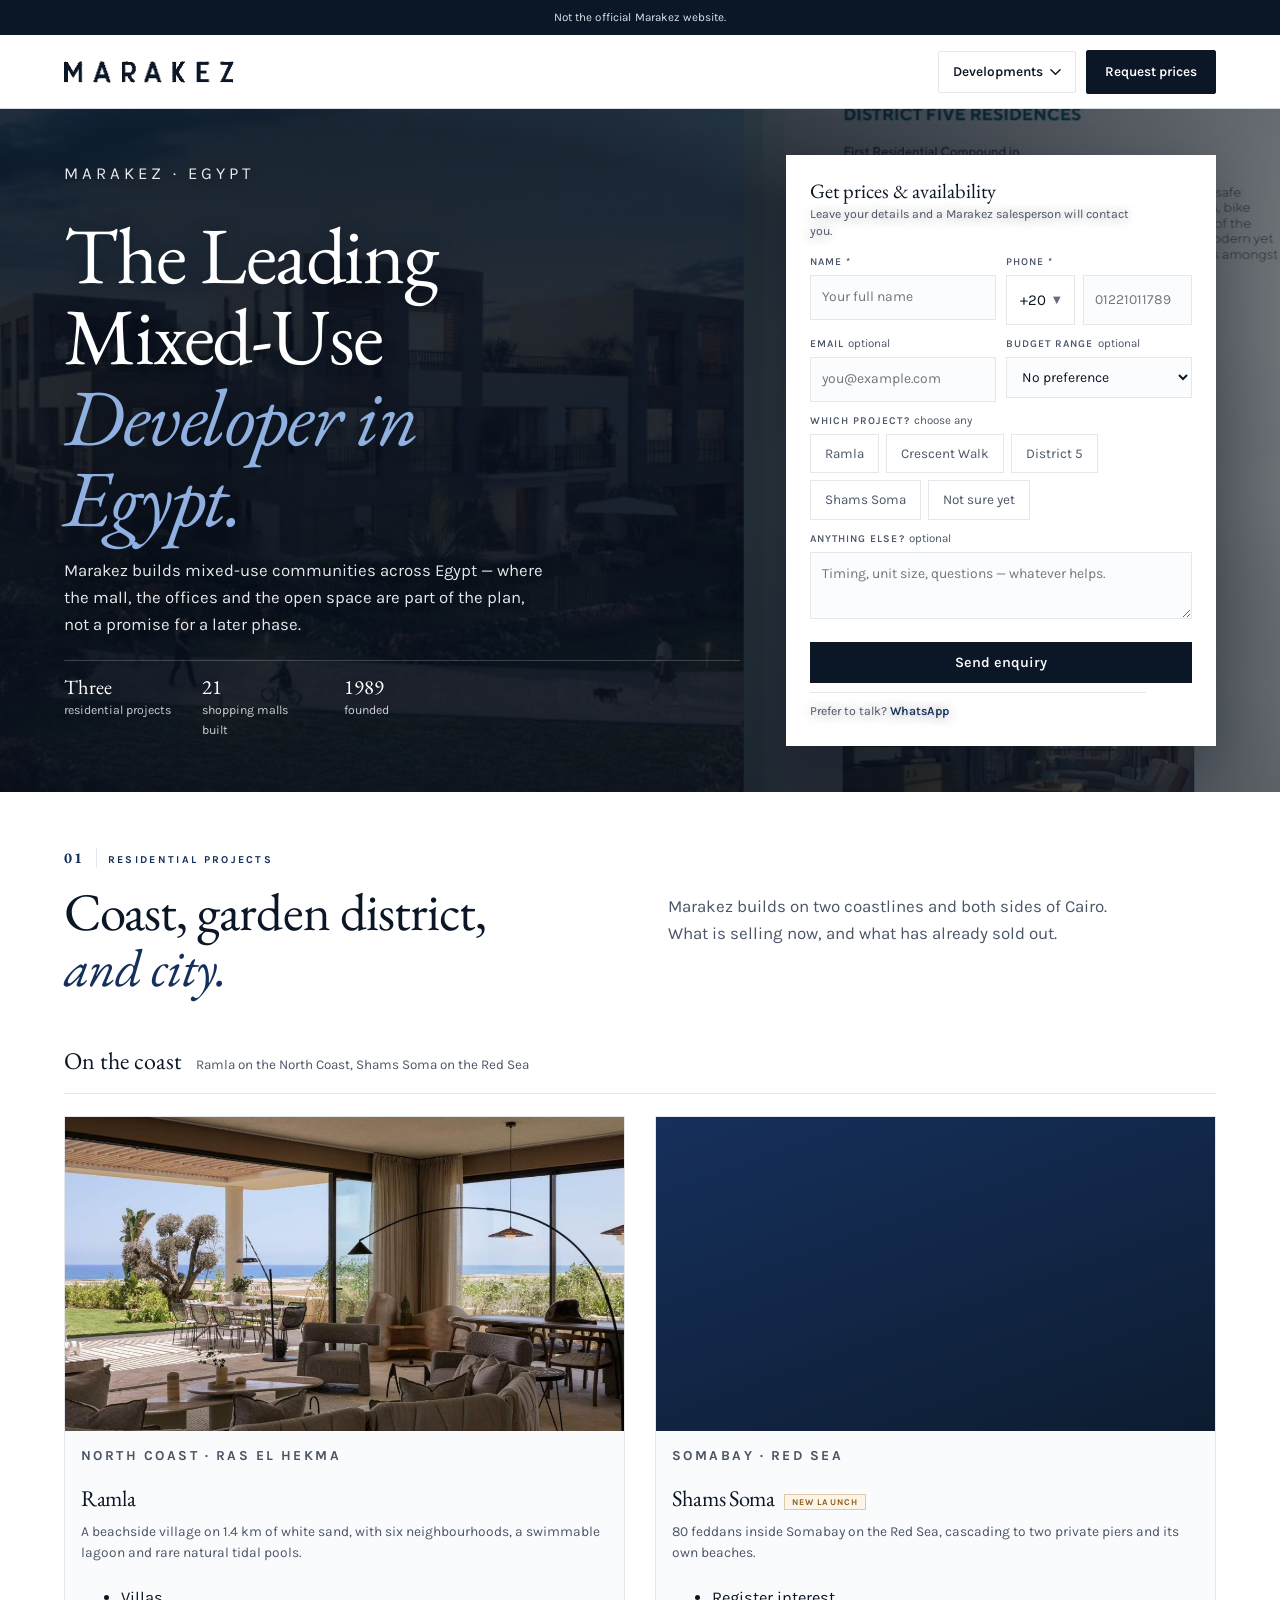
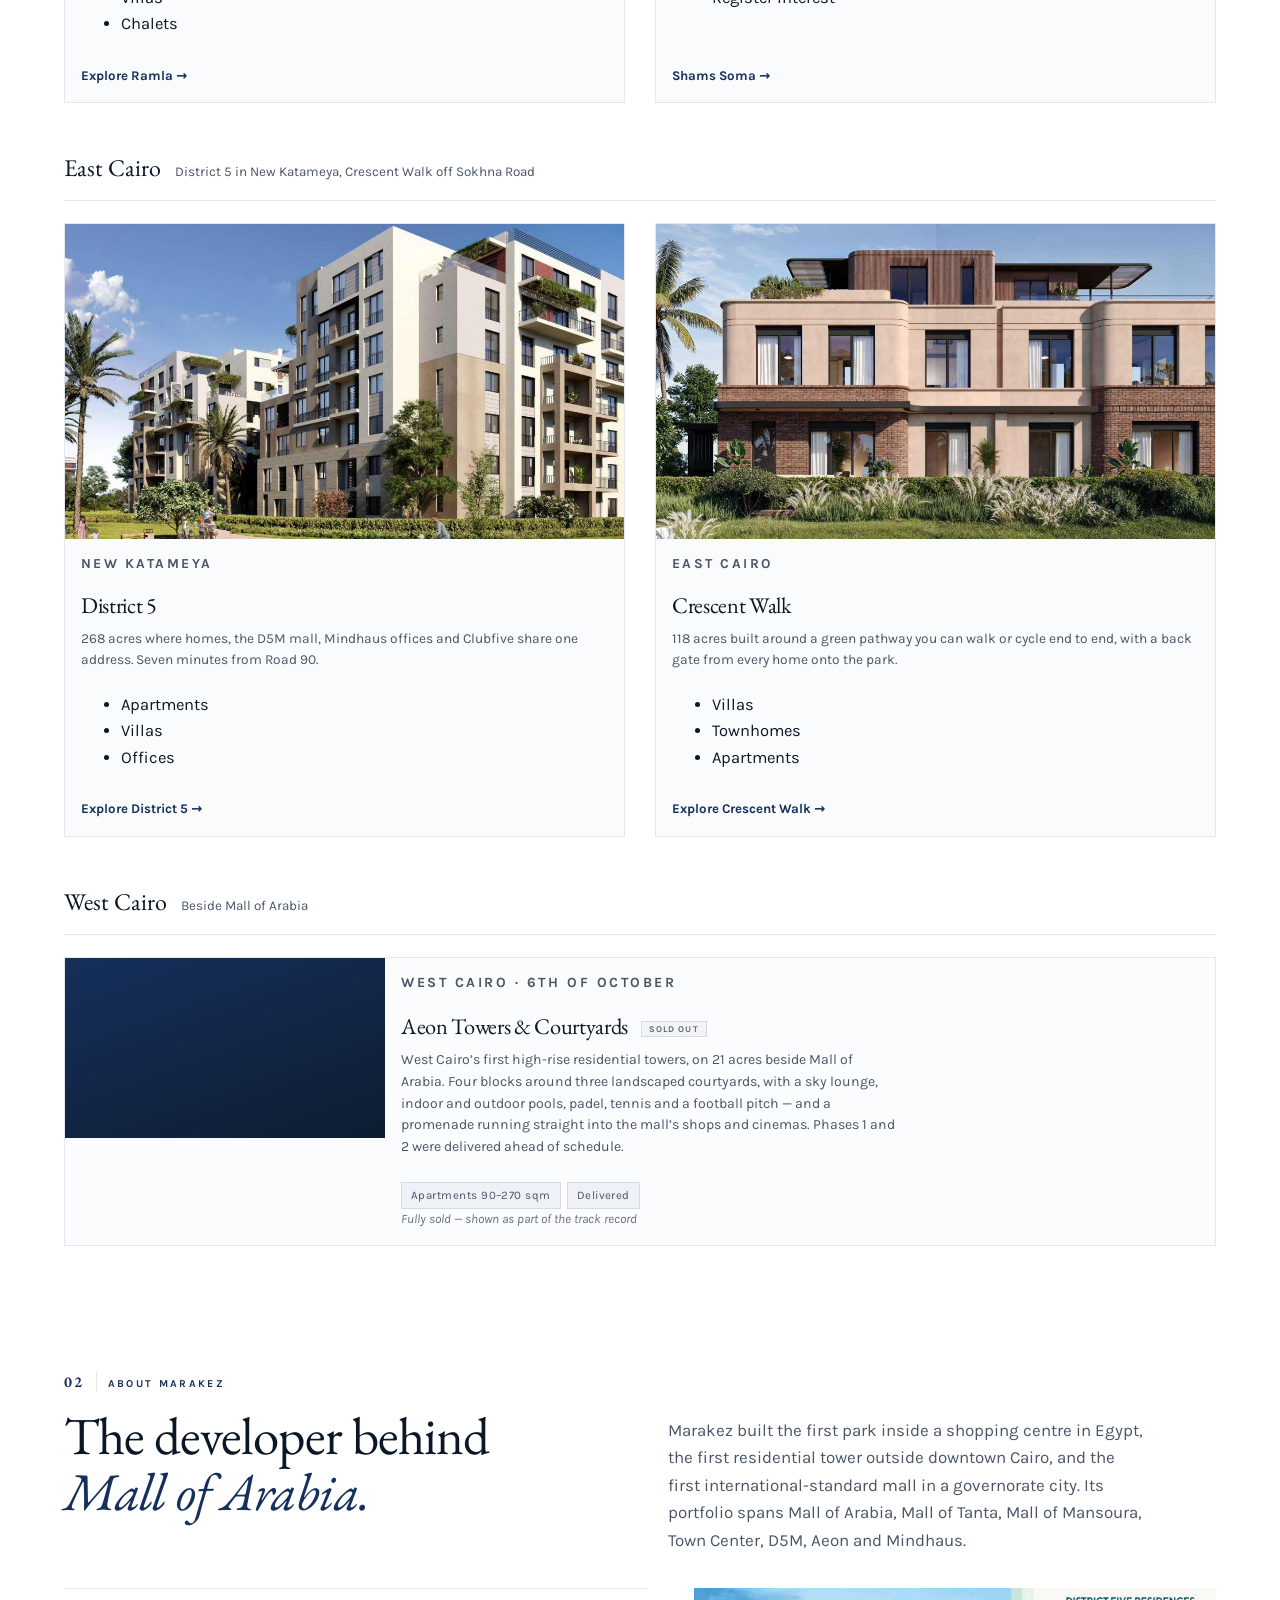
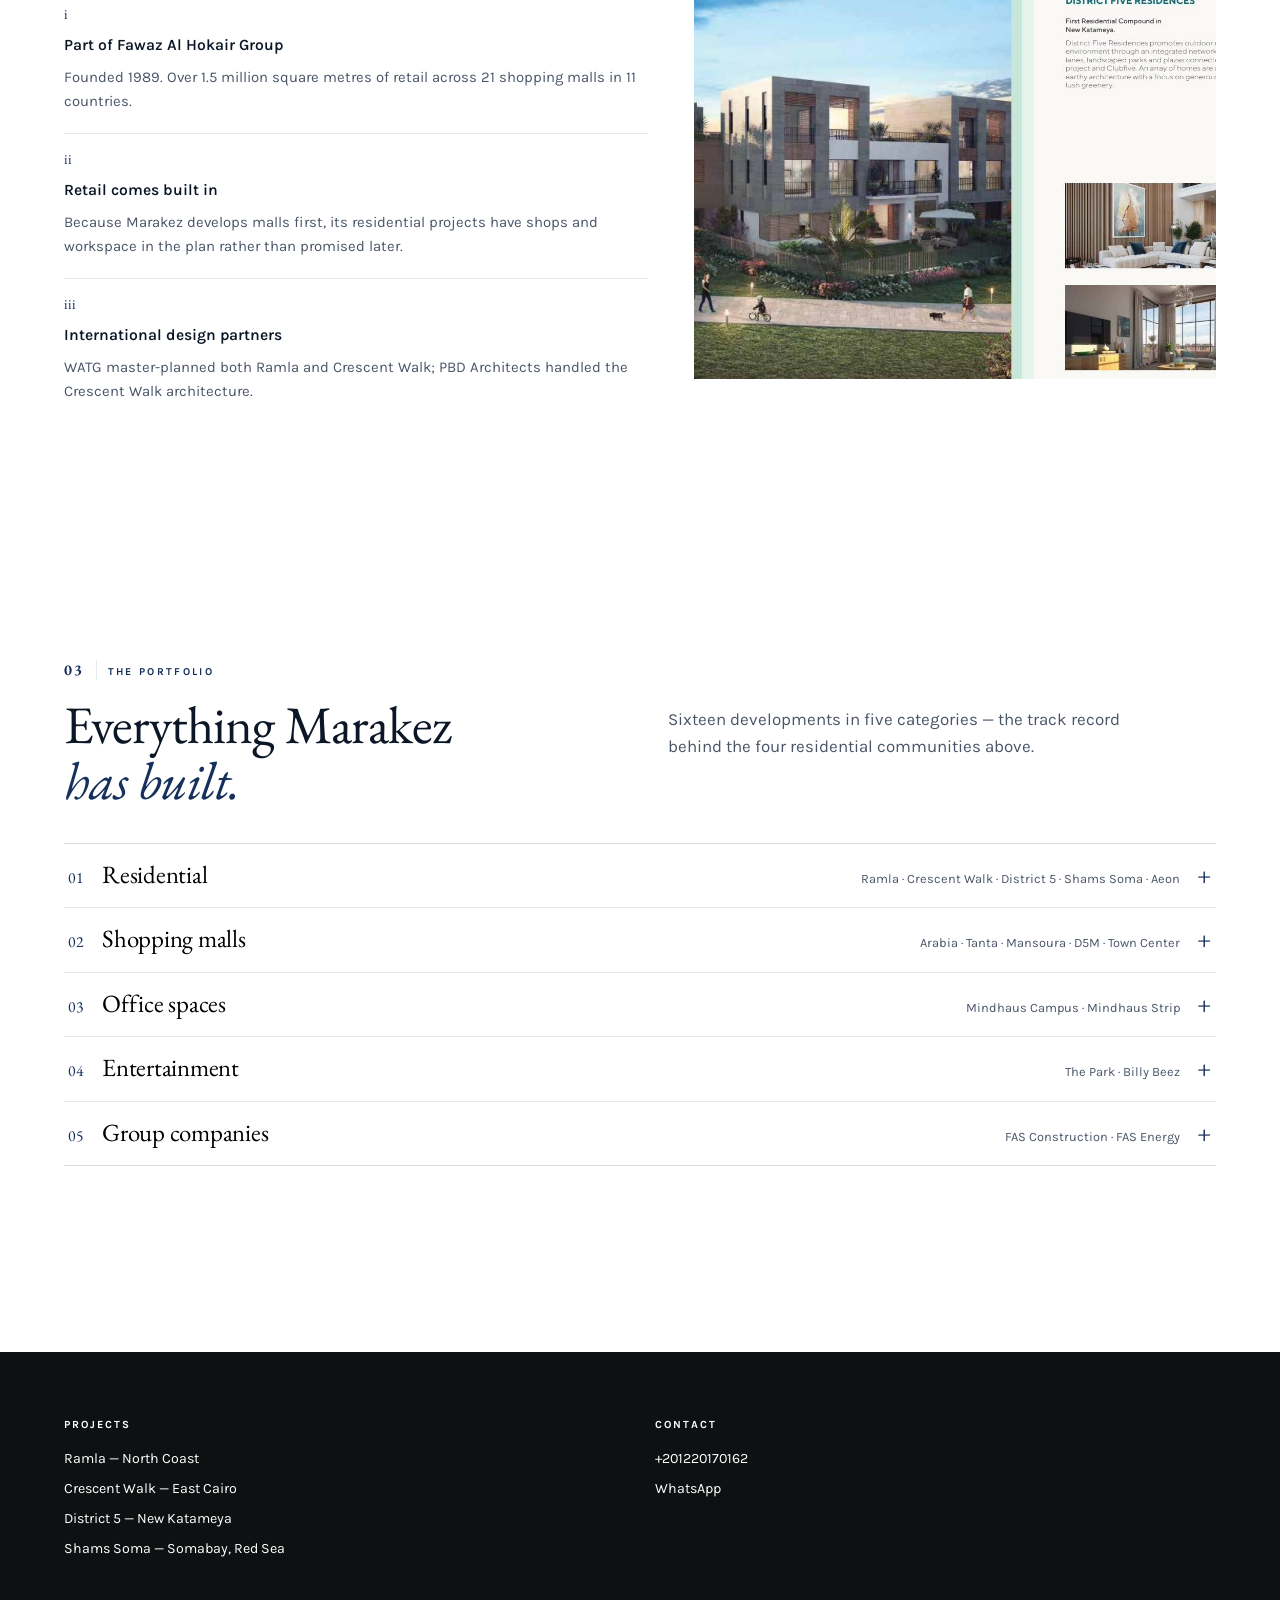
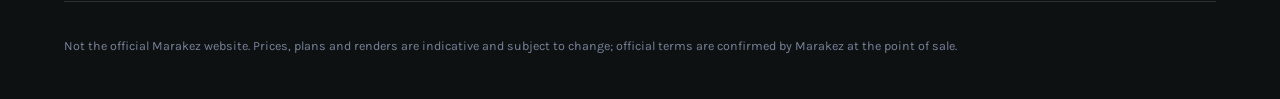
==== commit 0a431cba: "Add files via upload" ====
--- a/index.html
+++ b/index.html
@@ -882,6 +882,20 @@
   .projgroup .projcards{grid-template-columns:1fr}
   .projcard--sold{grid-template-columns:1fr}
 }
+
+/* The sold-out card is full width and has vertical room the half-width cards
+   don't, so its description is not clamped to two lines — it's the only place
+   Aeon is described at all, and clipping it was underselling a delivered
+   project. */
+.projcard--sold .pc-body>p{-webkit-line-clamp:unset;display:block;overflow:visible;
+  font-size:.88rem;line-height:1.55;max-width:62ch}
+.projcard--sold .types{display:flex;flex-wrap:wrap;gap:6px;list-style:none;
+  padding:0;margin:10px 0 0}
+.projcard--sold .types li{font-size:.72rem;letter-spacing:.04em;color:var(--soft);
+  background:#eef1f5;border:1px solid var(--hair);padding:3px 9px}
+@media(max-width:760px){
+  .projcard--sold .pc-body>p{font-size:.85rem}
+}
 </style>
 </head>
 <body data-project="home">
@@ -1081,11 +1095,14 @@
           <div class="pc-body">
             <p class="pc-loc">West Cairo &middot; 6th of October</p>
             <h3>Aeon Towers &amp; Courtyards <span class="soldtag">Sold out</span></h3>
-            <p>A 21-acre community of towers and courtyard buildings beside Mall of Arabia,
-              linked to it on foot.</p>
-            <ul class="types"><li>Apartments</li></ul>
+            <p>West Cairo&rsquo;s first high-rise residential towers, on 21 acres beside
+              Mall of Arabia. Four blocks around three landscaped courtyards, with a sky
+              lounge, indoor and outdoor pools, padel, tennis and a football pitch &mdash;
+              and a promenade running straight into the mall&rsquo;s shops and cinemas.
+              Phases 1 and 2 were delivered ahead of schedule.</p>
+            <ul class="types"><li>Apartments 90&ndash;270&nbsp;sqm</li><li>Delivered</li></ul>
             <span class="pc-spacer"></span>
-            <span class="pc-note">No units currently released</span>
+            <span class="pc-note">Fully sold &mdash; shown as part of the track record</span>
           </div>
         </div>
         </div>
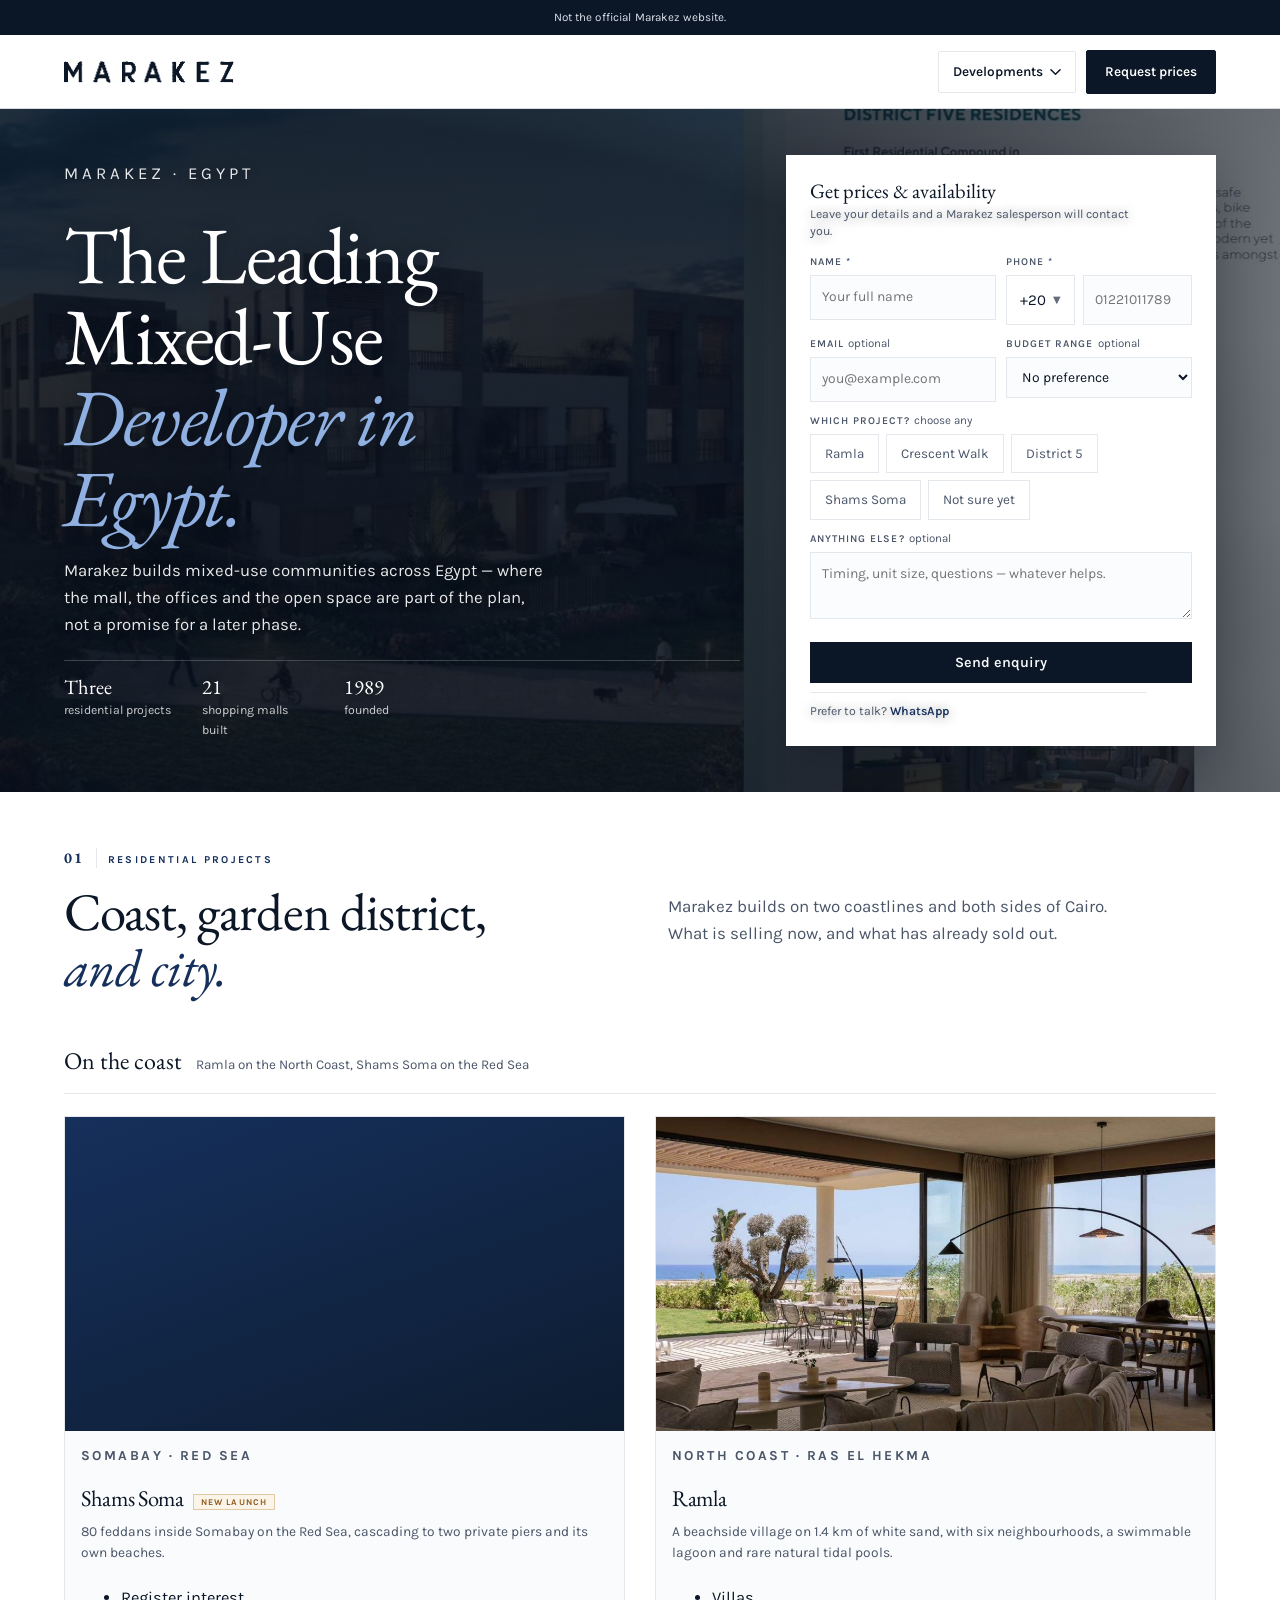
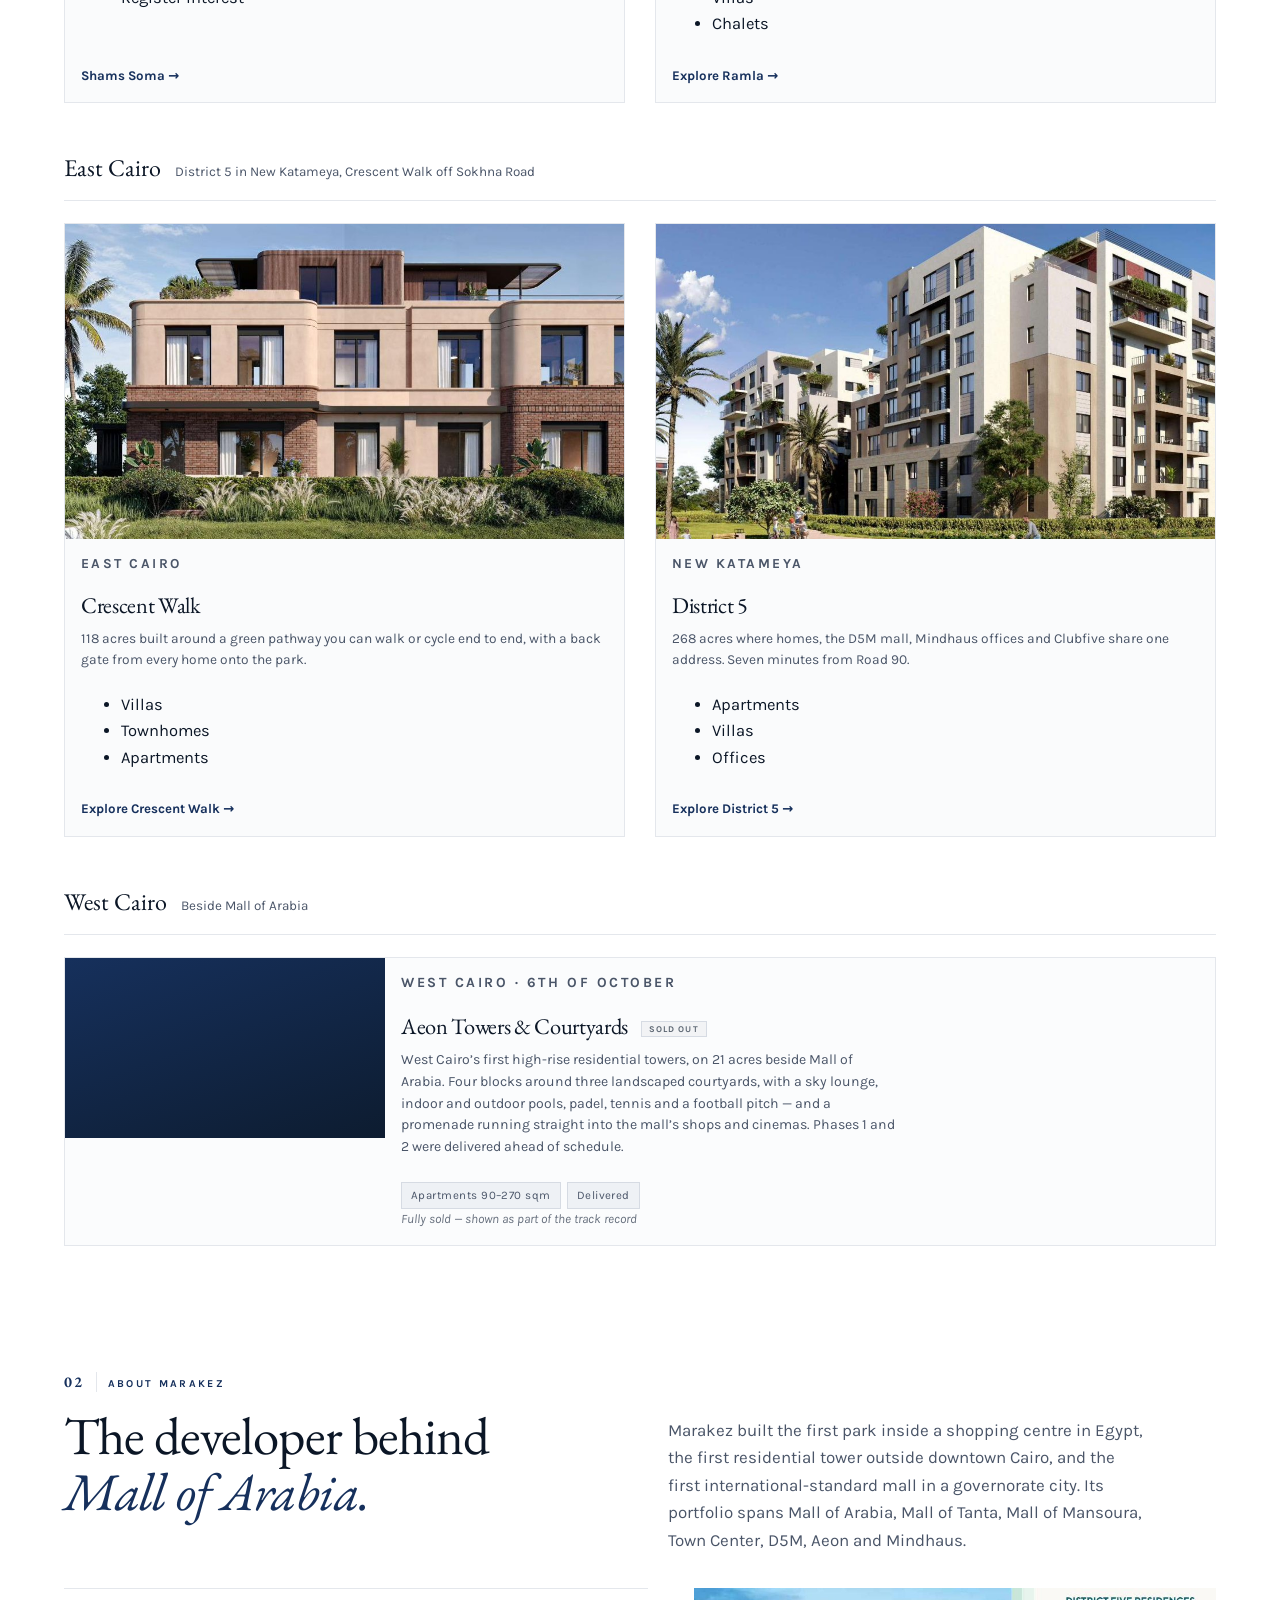
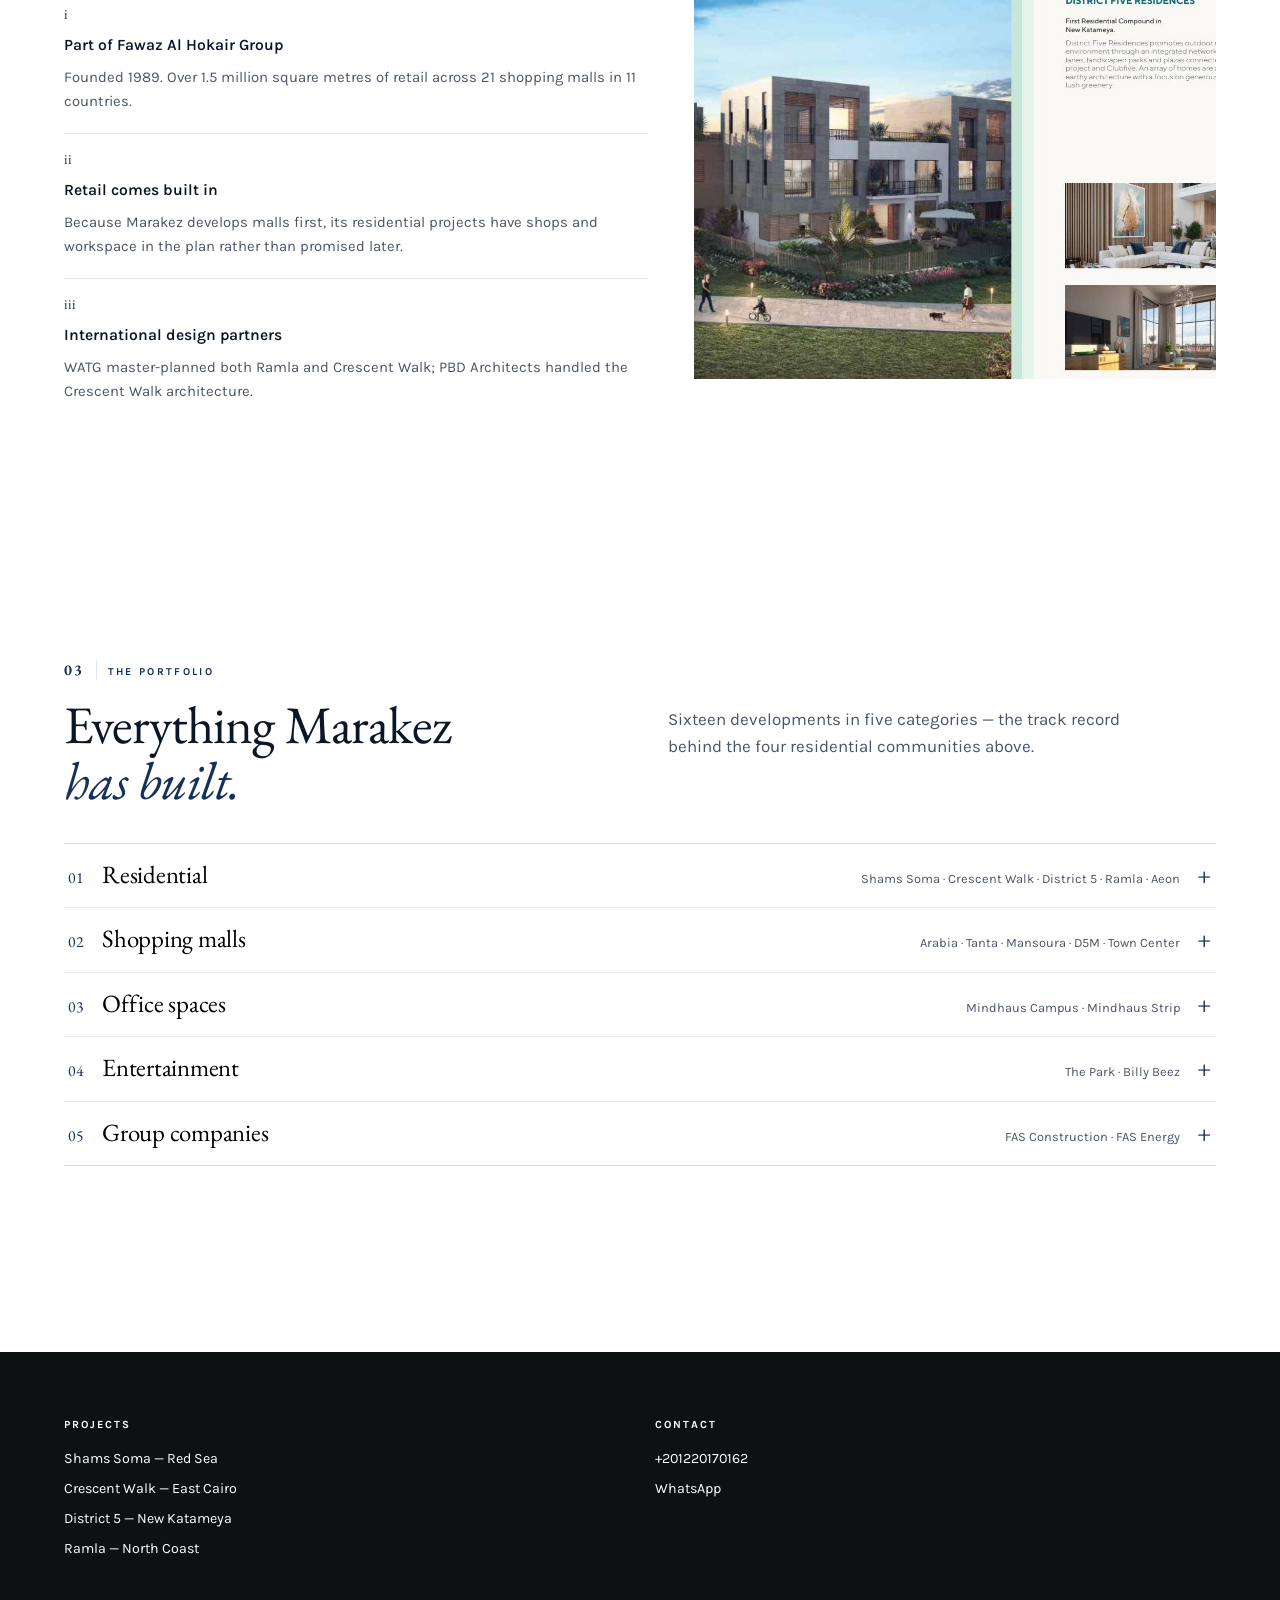
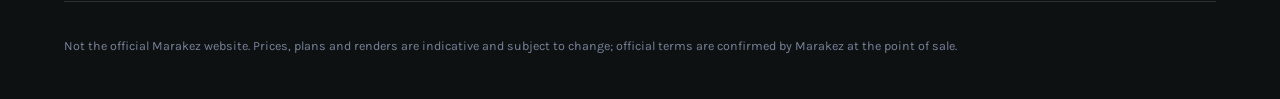
==== commit 63fb0862: "Add files via upload" ====
--- a/index.html
+++ b/index.html
@@ -912,14 +912,15 @@
           <svg class="navchev" viewBox="0 0 12 8" aria-hidden="true"><path d="M1 1.5 6 6.5 11 1.5" fill="none" stroke="currentColor" stroke-width="1.6" stroke-linecap="round" stroke-linejoin="round"/></svg>
         </button>
         <div class="navmenu" hidden role="menu">
-          <a role="menuitem" href="ramla.html" data-nav="ramla">
-            <span class="nm-name">Ramla</span><span class="nm-loc">North Coast &middot; Ras El Hekma</span></a>
+          <a role="menuitem" href="shams-soma.html" data-nav="shams">
+            <span class="nm-name">Shams Soma</span><span class="nm-loc">Somabay &middot; Red Sea</span></a>
           <a role="menuitem" href="crescent-walk.html" data-nav="crescent">
             <span class="nm-name">Crescent Walk</span><span class="nm-loc">East Cairo</span></a>
           <a role="menuitem" href="district-5.html" data-nav="district5">
             <span class="nm-name">District 5</span><span class="nm-loc">New Katameya</span></a>
-          <a role="menuitem" href="shams-soma.html" data-nav="shams">
-            <span class="nm-name">Shams Soma</span><span class="nm-loc">Somabay &middot; Red Sea</span></a>
+          <a role="menuitem" href="ramla.html" data-nav="ramla">
+            <span class="nm-name">Ramla</span><span class="nm-loc">North Coast &middot; Ras El Hekma</span></a>
+        
         </div>
       </div>
       <a class="navcta" href="#lead">Request prices</a>
@@ -1030,6 +1031,17 @@
           <h3>On the coast</h3><p>Ramla on the North Coast, Shams Soma on the Red Sea</p>
         </div>
         <div class="projcards">
+          <a class="projcard rv" data-card="shams" href="shams-soma.html">
+          <figure><img src="" alt="Shams Soma" loading="lazy"></figure>
+          <div class="pc-body">
+            <p class="pc-loc">Somabay &middot; Red Sea</p>
+            <h3>Shams Soma</h3>
+            <p>80 feddans inside Somabay on the Red Sea, cascading to two private piers and its own beaches.</p>
+            <ul class="types"><li>Register interest</li></ul>
+            <span class="pc-spacer"></span>
+            <span class="pc-go">Shams Soma &rarr;</span>
+          </div>
+        </a>
           <a class="projcard rv" data-card="ramla" href="ramla.html">
           <figure><img src="assets/img/marakez/card-ramla.jpeg" alt="Ramla" loading="lazy"></figure>
           <div class="pc-body">
@@ -1041,17 +1053,6 @@
             <span class="pc-go">Explore Ramla &rarr;</span>
           </div>
         </a>
-          <a class="projcard rv" data-card="shams" href="shams-soma.html">
-          <figure><img src="" alt="Shams Soma" loading="lazy"></figure>
-          <div class="pc-body">
-            <p class="pc-loc">Somabay &middot; Red Sea</p>
-            <h3>Shams Soma</h3>
-            <p>80 feddans inside Somabay on the Red Sea, cascading to two private piers and its own beaches.</p>
-            <ul class="types"><li>Register interest</li></ul>
-            <span class="pc-spacer"></span>
-            <span class="pc-go">Shams Soma &rarr;</span>
-          </div>
-        </a>
         </div>
       </section>
       
@@ -1060,6 +1061,17 @@
           <h3>East Cairo</h3><p>District 5 in New Katameya, Crescent Walk off Sokhna Road</p>
         </div>
         <div class="projcards">
+          <a class="projcard rv" data-card="crescent" href="crescent-walk.html">
+          <figure><img src="assets/img/marakez/card-crescent.jpeg" alt="Crescent Walk" loading="lazy"></figure>
+          <div class="pc-body">
+            <p class="pc-loc">East Cairo</p>
+            <h3>Crescent Walk</h3>
+            <p>118 acres built around a green pathway you can walk or cycle end to end, with a back gate from every home onto the park.</p>
+            <ul class="types"><li>Villas</li><li>Townhomes</li><li>Apartments</li></ul>
+            <span class="pc-spacer"></span>
+            <span class="pc-go">Explore Crescent Walk &rarr;</span>
+          </div>
+        </a>
           <a class="projcard rv" data-card="district5" href="district-5.html">
           <figure><img src="assets/img/marakez/card-d5.jpeg" alt="District 5" loading="lazy"></figure>
           <div class="pc-body">
@@ -1069,17 +1081,6 @@
             <ul class="types"><li>Apartments</li><li>Villas</li><li>Offices</li></ul>
             <span class="pc-spacer"></span>
             <span class="pc-go">Explore District 5 &rarr;</span>
-          </div>
-        </a>
-          <a class="projcard rv" data-card="crescent" href="crescent-walk.html">
-          <figure><img src="assets/img/marakez/card-crescent.jpeg" alt="Crescent Walk" loading="lazy"></figure>
-          <div class="pc-body">
-            <p class="pc-loc">East Cairo</p>
-            <h3>Crescent Walk</h3>
-            <p>118 acres built around a green pathway you can walk or cycle end to end, with a back gate from every home onto the park.</p>
-            <ul class="types"><li>Villas</li><li>Townhomes</li><li>Apartments</li></ul>
-            <span class="pc-spacer"></span>
-            <span class="pc-go">Explore Crescent Walk &rarr;</span>
           </div>
         </a>
         </div>
@@ -1148,26 +1149,26 @@
         <div class="grp">
           <button class="gb" type="button" aria-expanded="false" aria-controls="g1">
             <span class="gn">01</span><h3>Residential</h3>
-            <span class="gsum">Ramla &middot; Crescent Walk &middot; District&nbsp;5 &middot; Shams Soma &middot; Aeon</span><span class="gx">+</span>
+            <span class="gsum">Shams Soma &middot; Crescent Walk &middot; District&nbsp;5 &middot; Ramla &middot; Aeon</span><span class="gx">+</span>
           </button>
           <div class="gp" id="g1" hidden>
             <div class="rows">
-            <a class="row link" href="ramla.html">
-              <span class="rt"><span class="rn">Ramla</span><span class="rl">Ras El Hekma</span><span class="rs">1.4 km beach</span></span>
-              <p class="rd">Six neighbourhoods on the bay, a swimmable lagoon and rare natural tidal pools. <span class="arrow">See the project &rarr;</span></p></a>
+            <a class="row link" href="shams-soma.html">
+              <span class="rt"><span class="rn">Shams Soma</span><span class="rl">Somabay, Red Sea</span><span class="rs">80 feddans</span></span>
+              <p class="rd">Marakez&rsquo;s first Red Sea project, cascading to two private piers and its own beaches. <span class="arrow">See the project &rarr;</span></p></a>
             <a class="row link" href="crescent-walk.html">
               <span class="rt"><span class="rn">Crescent Walk</span><span class="rl">East Cairo</span><span class="rs">118 acres</span></span>
               <p class="rd">A green pathway you can walk end to end, with a back gate from every home onto the park. <span class="arrow">See the project &rarr;</span></p></a>
             <a class="row link" href="district-5.html">
               <span class="rt"><span class="rn">District 5 Residences</span><span class="rl">New Katameya</span><span class="rs">268 acres</span></span>
               <p class="rd">Apartments, twins, townhomes and villas inside a development that also holds D5M and Mindhaus. <span class="arrow">See the project &rarr;</span></p></a>
-            <a class="row link" href="shams-soma.html">
-              <span class="rt"><span class="rn">Shams Soma</span><span class="rl">Somabay, Red Sea</span><span class="rs">80 feddans</span></span>
-              <p class="rd">Marakez&rsquo;s first Red Sea project, cascading to two private piers and its own beaches. <span class="arrow">See the project &rarr;</span></p></a>
+            <a class="row link" href="ramla.html">
+              <span class="rt"><span class="rn">Ramla</span><span class="rl">Ras El Hekma</span><span class="rs">1.4 km beach</span></span>
+              <p class="rd">Six neighbourhoods on the bay, a swimmable lagoon and rare natural tidal pools. <span class="arrow">See the project &rarr;</span></p></a>
             <div class="row">
               <span class="rt"><span class="rn">Aeon Towers &amp; Courtyards</span><span class="rl">6th of October</span><span class="rs">21 acres</span></span>
               <p class="rd">The first high-rise residential buildings in West Cairo, plus mid-rise apartments from 90 to 270 sqm.</p></div>
-            </div>
+          </div>
           </div>
         </div>
         <div class="grp">
@@ -1252,10 +1253,11 @@
   <div class="wrap">
     <div class="foot-grid">
       <div><h4>Projects</h4>
-        <ul><li><a href="ramla.html">Ramla — North Coast</a></li>
+        <ul>
+            <li><a href="shams-soma.html">Shams Soma — Red Sea</a></li>
             <li><a href="crescent-walk.html">Crescent Walk — East Cairo</a></li>
             <li><a href="district-5.html">District 5 — New Katameya</a></li>
-            <li><a href="shams-soma.html">Shams Soma — Somabay, Red Sea</a></li></ul></div>
+            <li><a href="ramla.html">Ramla — North Coast</a></li></ul></div>
       <div><h4>Contact</h4>
         <ul><li><a data-tel href="#">+20 122 017 0162</a></li><li><a data-wa="Hello," href="#">WhatsApp</a></li></ul></div>
       </div>
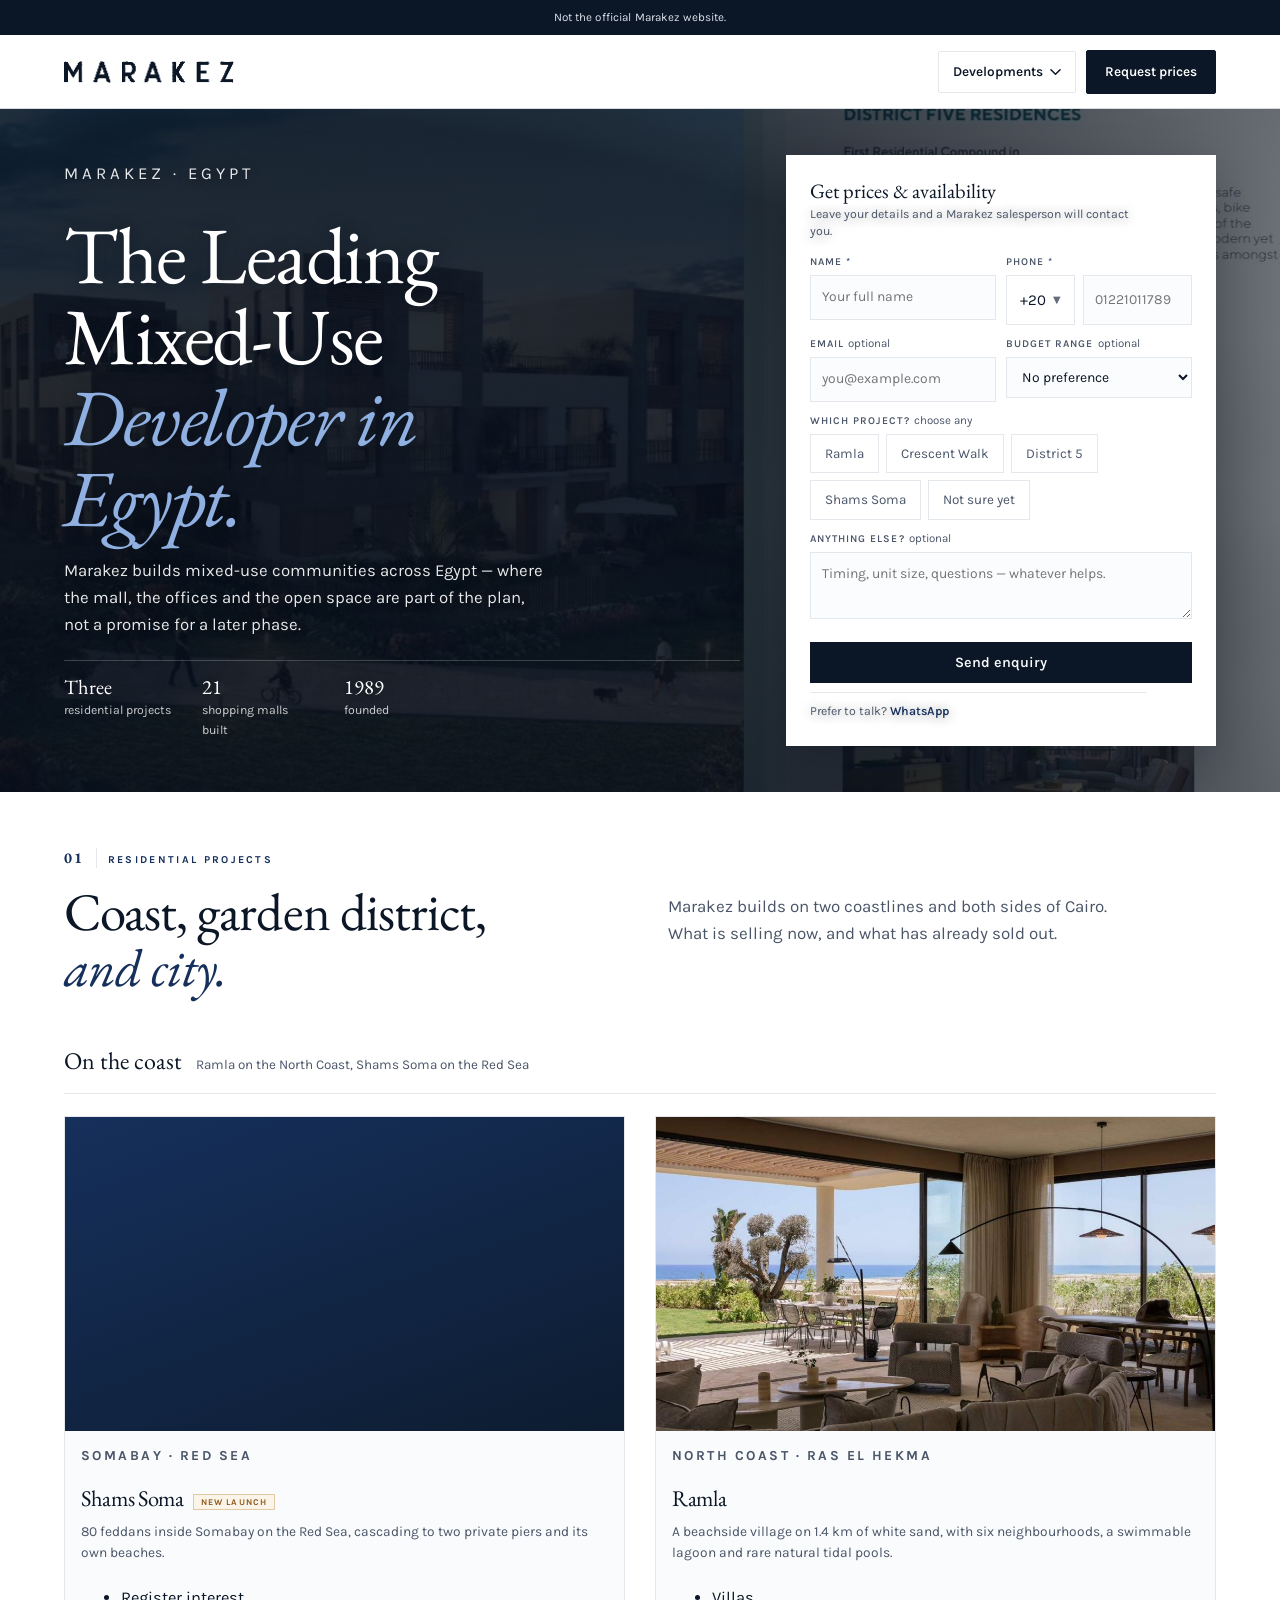
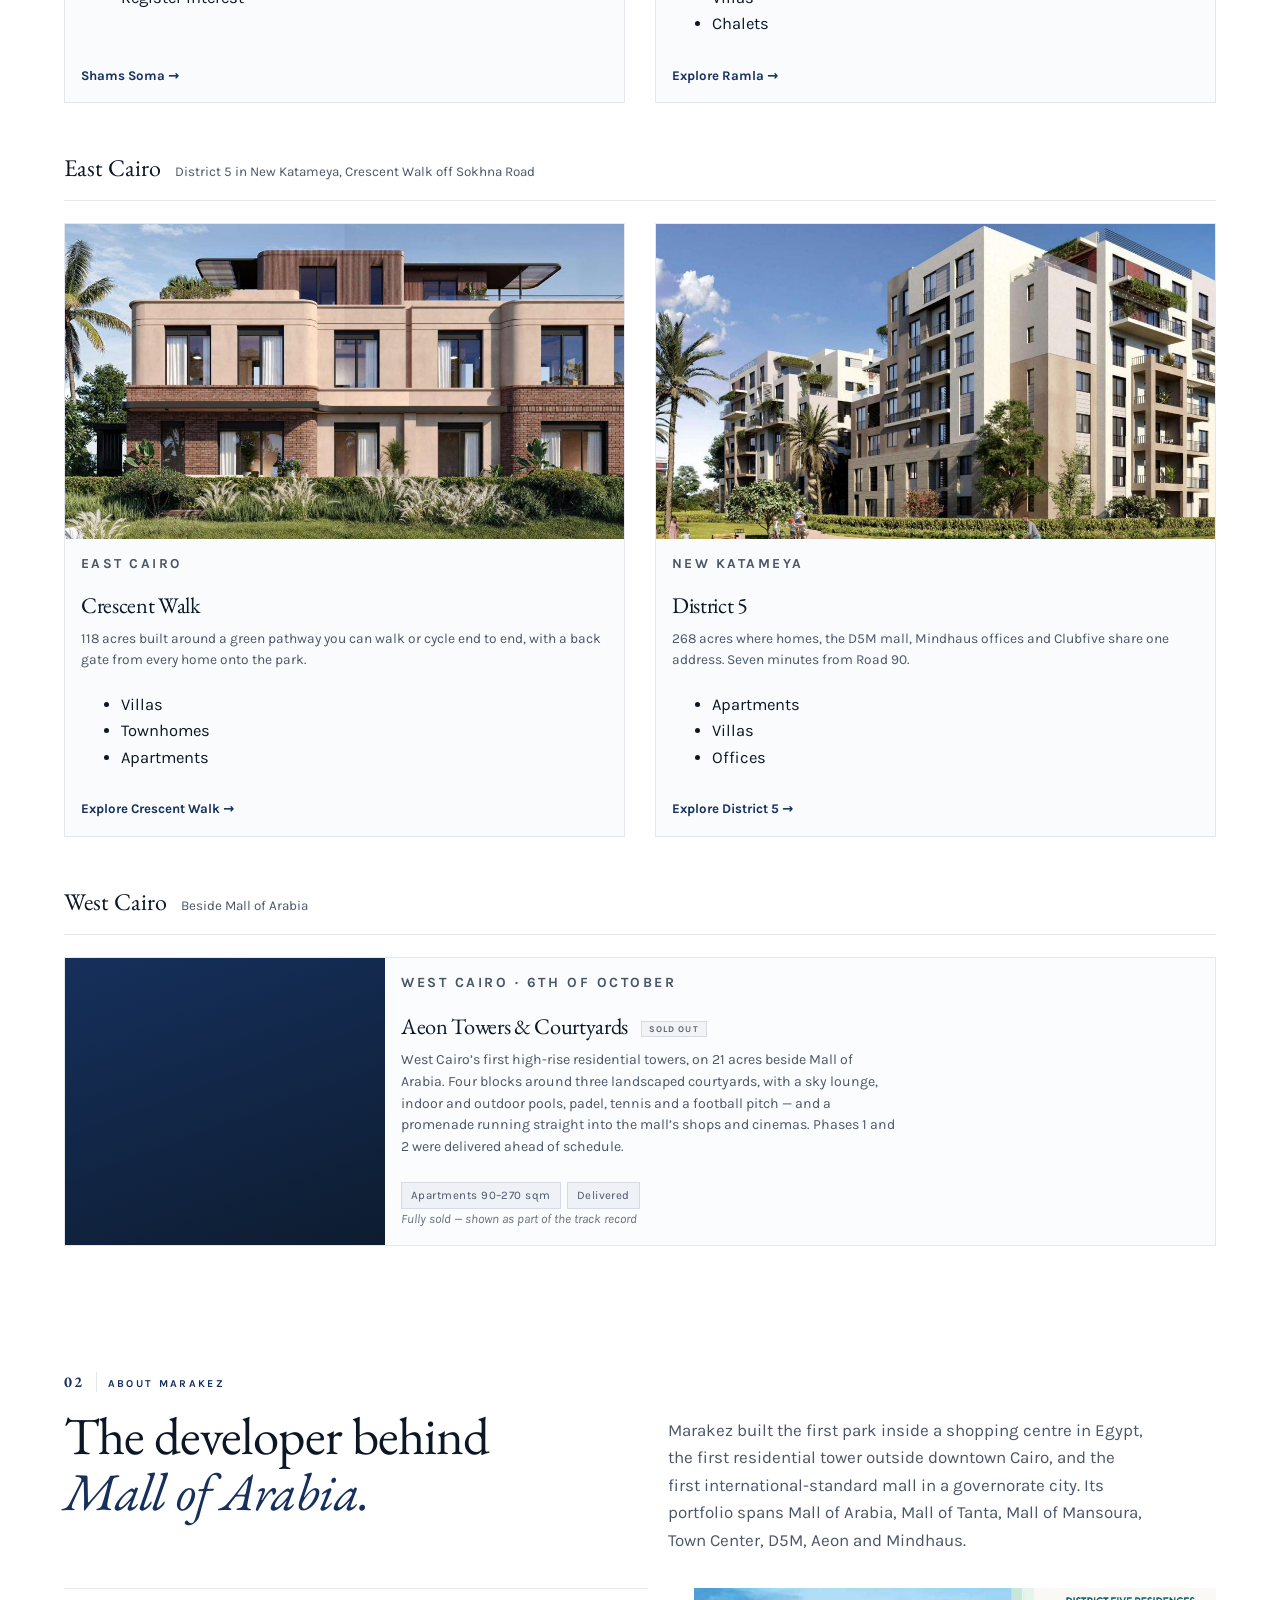
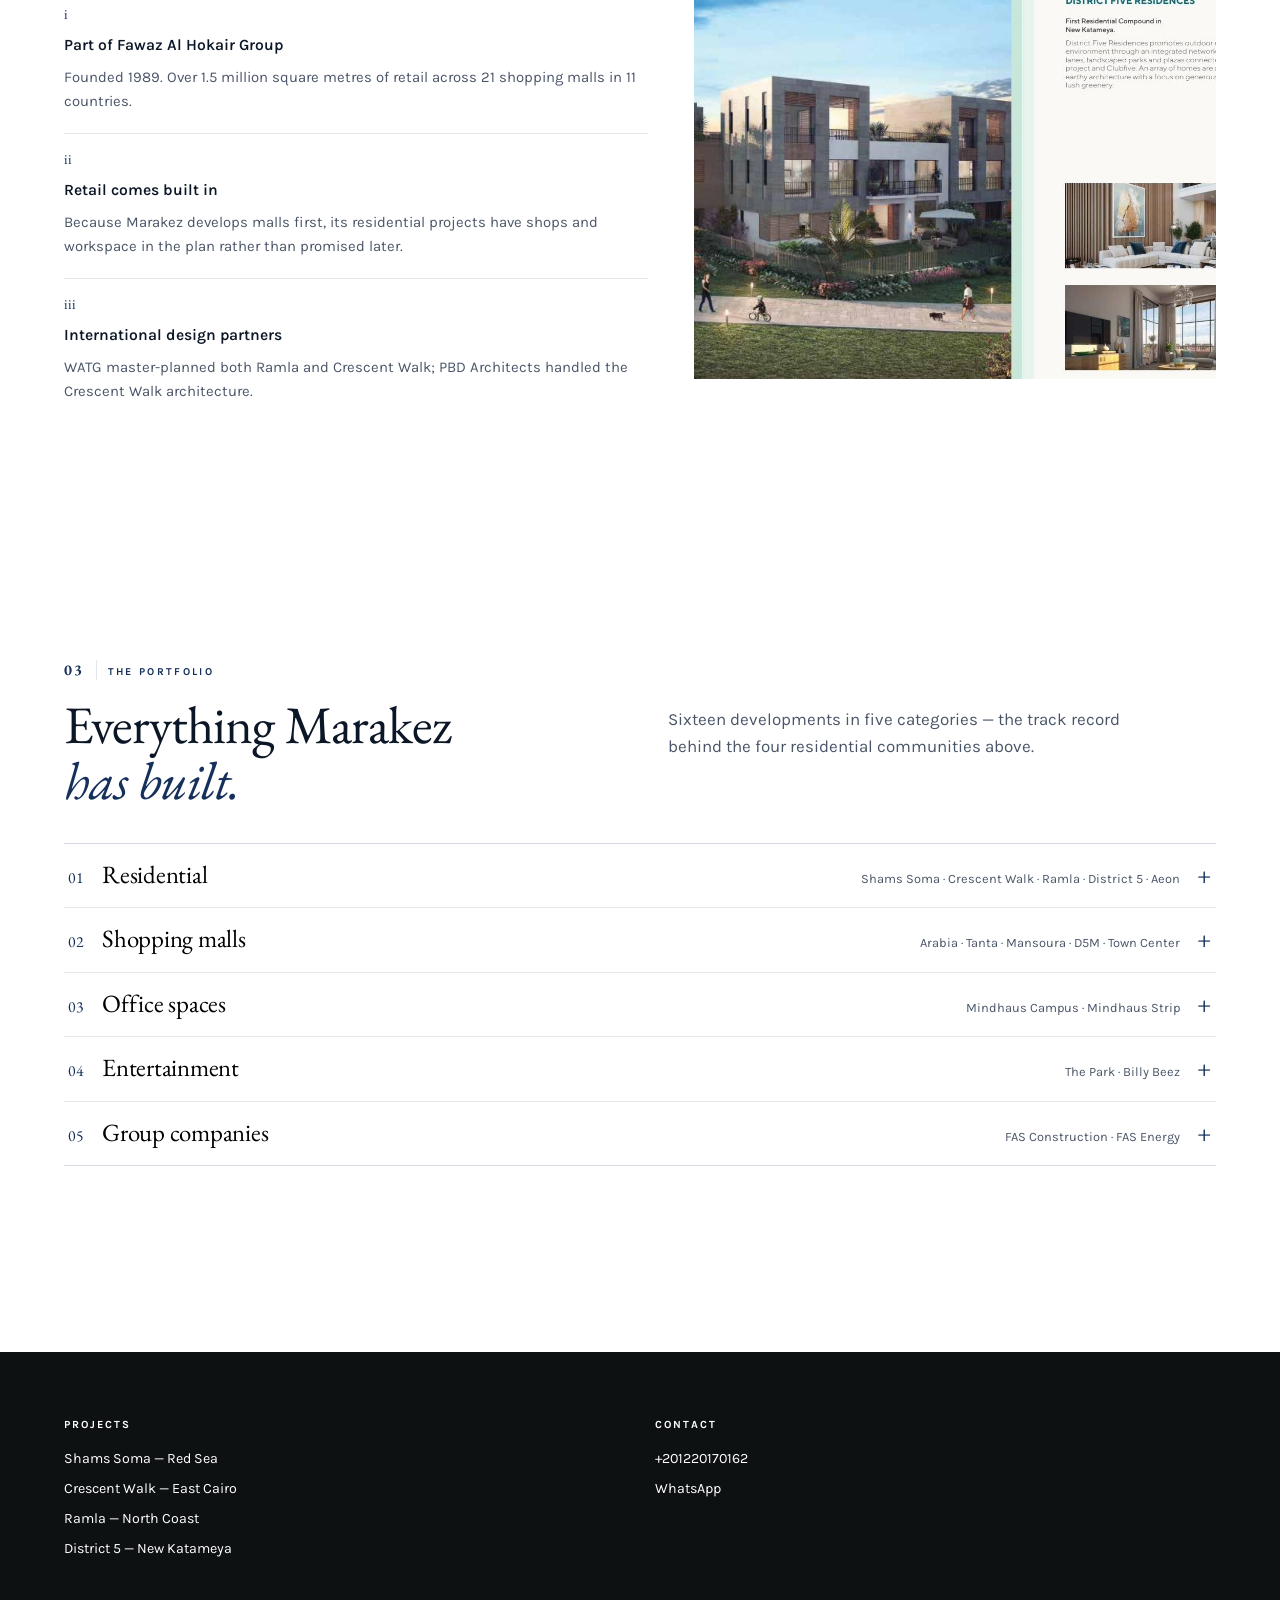
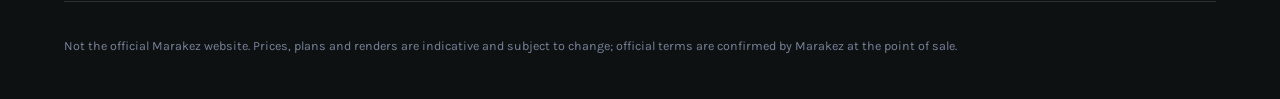
==== commit b3a0640b: "Add files via upload" ====
--- a/index.html
+++ b/index.html
@@ -867,9 +867,18 @@
    so it runs full width and shorter instead */
 .projgroup--one .projcards{grid-template-columns:1fr}
 .projcard--sold{display:grid;grid-template-columns:minmax(0,320px) minmax(0,1fr);
+  align-items:stretch;
   border:1px solid var(--rule);background:#fbfcfd;cursor:default}
-.projcard--sold figure{aspect-ratio:16/9;margin:0;
+/* The image column stretches to whatever height the text needs, rather than
+   holding a 16:9 box and leaving a gap beneath it. align-items on the grid
+   defaults to stretch, so the figure fills its cell and the photo covers it. */
+.projcard--sold figure{margin:0;height:100%;min-height:0;overflow:hidden;
+  /* aspect-ratio must be cleared explicitly. The base .projcard figure sets
+     16/9, and with an explicit height that ratio drives the WIDTH — a 288px
+     tall figure became 512px wide and spilled across the text. */
+  aspect-ratio:auto;width:100%;
   background:linear-gradient(160deg,#3b4655,#232b36)}
+.projcard--sold figure img{width:100%;height:100%;object-fit:cover;display:block}
 .projcard--sold .pc-body{display:flex;flex-direction:column;justify-content:center}
 .projcard--sold h3,.projcard--sold p,.projcard--sold .pc-loc{color:var(--soft)}
 .projcard--sold h3{color:var(--ink)}
@@ -881,6 +890,7 @@
 @media(max-width:760px){
   .projgroup .projcards{grid-template-columns:1fr}
   .projcard--sold{grid-template-columns:1fr}
+  .projcard--sold figure{height:auto;min-height:0;aspect-ratio:16/9}
 }
 
 /* The sold-out card is full width and has vertical room the half-width cards
@@ -916,10 +926,11 @@
             <span class="nm-name">Shams Soma</span><span class="nm-loc">Somabay &middot; Red Sea</span></a>
           <a role="menuitem" href="crescent-walk.html" data-nav="crescent">
             <span class="nm-name">Crescent Walk</span><span class="nm-loc">East Cairo</span></a>
+          <a role="menuitem" href="ramla.html" data-nav="ramla">
+            <span class="nm-name">Ramla</span><span class="nm-loc">North Coast &middot; Ras El Hekma</span></a>
           <a role="menuitem" href="district-5.html" data-nav="district5">
             <span class="nm-name">District 5</span><span class="nm-loc">New Katameya</span></a>
-          <a role="menuitem" href="ramla.html" data-nav="ramla">
-            <span class="nm-name">Ramla</span><span class="nm-loc">North Coast &middot; Ras El Hekma</span></a>
+        
         
         </div>
       </div>
@@ -1149,7 +1160,7 @@
         <div class="grp">
           <button class="gb" type="button" aria-expanded="false" aria-controls="g1">
             <span class="gn">01</span><h3>Residential</h3>
-            <span class="gsum">Shams Soma &middot; Crescent Walk &middot; District&nbsp;5 &middot; Ramla &middot; Aeon</span><span class="gx">+</span>
+            <span class="gsum">Shams Soma &middot; Crescent Walk &middot; Ramla &middot; District&nbsp;5 &middot; Aeon</span><span class="gx">+</span>
           </button>
           <div class="gp" id="g1" hidden>
             <div class="rows">
@@ -1159,12 +1170,12 @@
             <a class="row link" href="crescent-walk.html">
               <span class="rt"><span class="rn">Crescent Walk</span><span class="rl">East Cairo</span><span class="rs">118 acres</span></span>
               <p class="rd">A green pathway you can walk end to end, with a back gate from every home onto the park. <span class="arrow">See the project &rarr;</span></p></a>
+            <a class="row link" href="ramla.html">
+              <span class="rt"><span class="rn">Ramla</span><span class="rl">Ras El Hekma</span><span class="rs">1.4 km beach</span></span>
+              <p class="rd">Six neighbourhoods on the bay, a swimmable lagoon and rare natural tidal pools. <span class="arrow">See the project &rarr;</span></p></a>
             <a class="row link" href="district-5.html">
               <span class="rt"><span class="rn">District 5 Residences</span><span class="rl">New Katameya</span><span class="rs">268 acres</span></span>
               <p class="rd">Apartments, twins, townhomes and villas inside a development that also holds D5M and Mindhaus. <span class="arrow">See the project &rarr;</span></p></a>
-            <a class="row link" href="ramla.html">
-              <span class="rt"><span class="rn">Ramla</span><span class="rl">Ras El Hekma</span><span class="rs">1.4 km beach</span></span>
-              <p class="rd">Six neighbourhoods on the bay, a swimmable lagoon and rare natural tidal pools. <span class="arrow">See the project &rarr;</span></p></a>
             <div class="row">
               <span class="rt"><span class="rn">Aeon Towers &amp; Courtyards</span><span class="rl">6th of October</span><span class="rs">21 acres</span></span>
               <p class="rd">The first high-rise residential buildings in West Cairo, plus mid-rise apartments from 90 to 270 sqm.</p></div>
@@ -1256,8 +1267,8 @@
         <ul>
             <li><a href="shams-soma.html">Shams Soma — Red Sea</a></li>
             <li><a href="crescent-walk.html">Crescent Walk — East Cairo</a></li>
-            <li><a href="district-5.html">District 5 — New Katameya</a></li>
-            <li><a href="ramla.html">Ramla — North Coast</a></li></ul></div>
+            <li><a href="ramla.html">Ramla — North Coast</a></li>
+            <li><a href="district-5.html">District 5 — New Katameya</a></li></ul></div>
       <div><h4>Contact</h4>
         <ul><li><a data-tel href="#">+20 122 017 0162</a></li><li><a data-wa="Hello," href="#">WhatsApp</a></li></ul></div>
       </div>
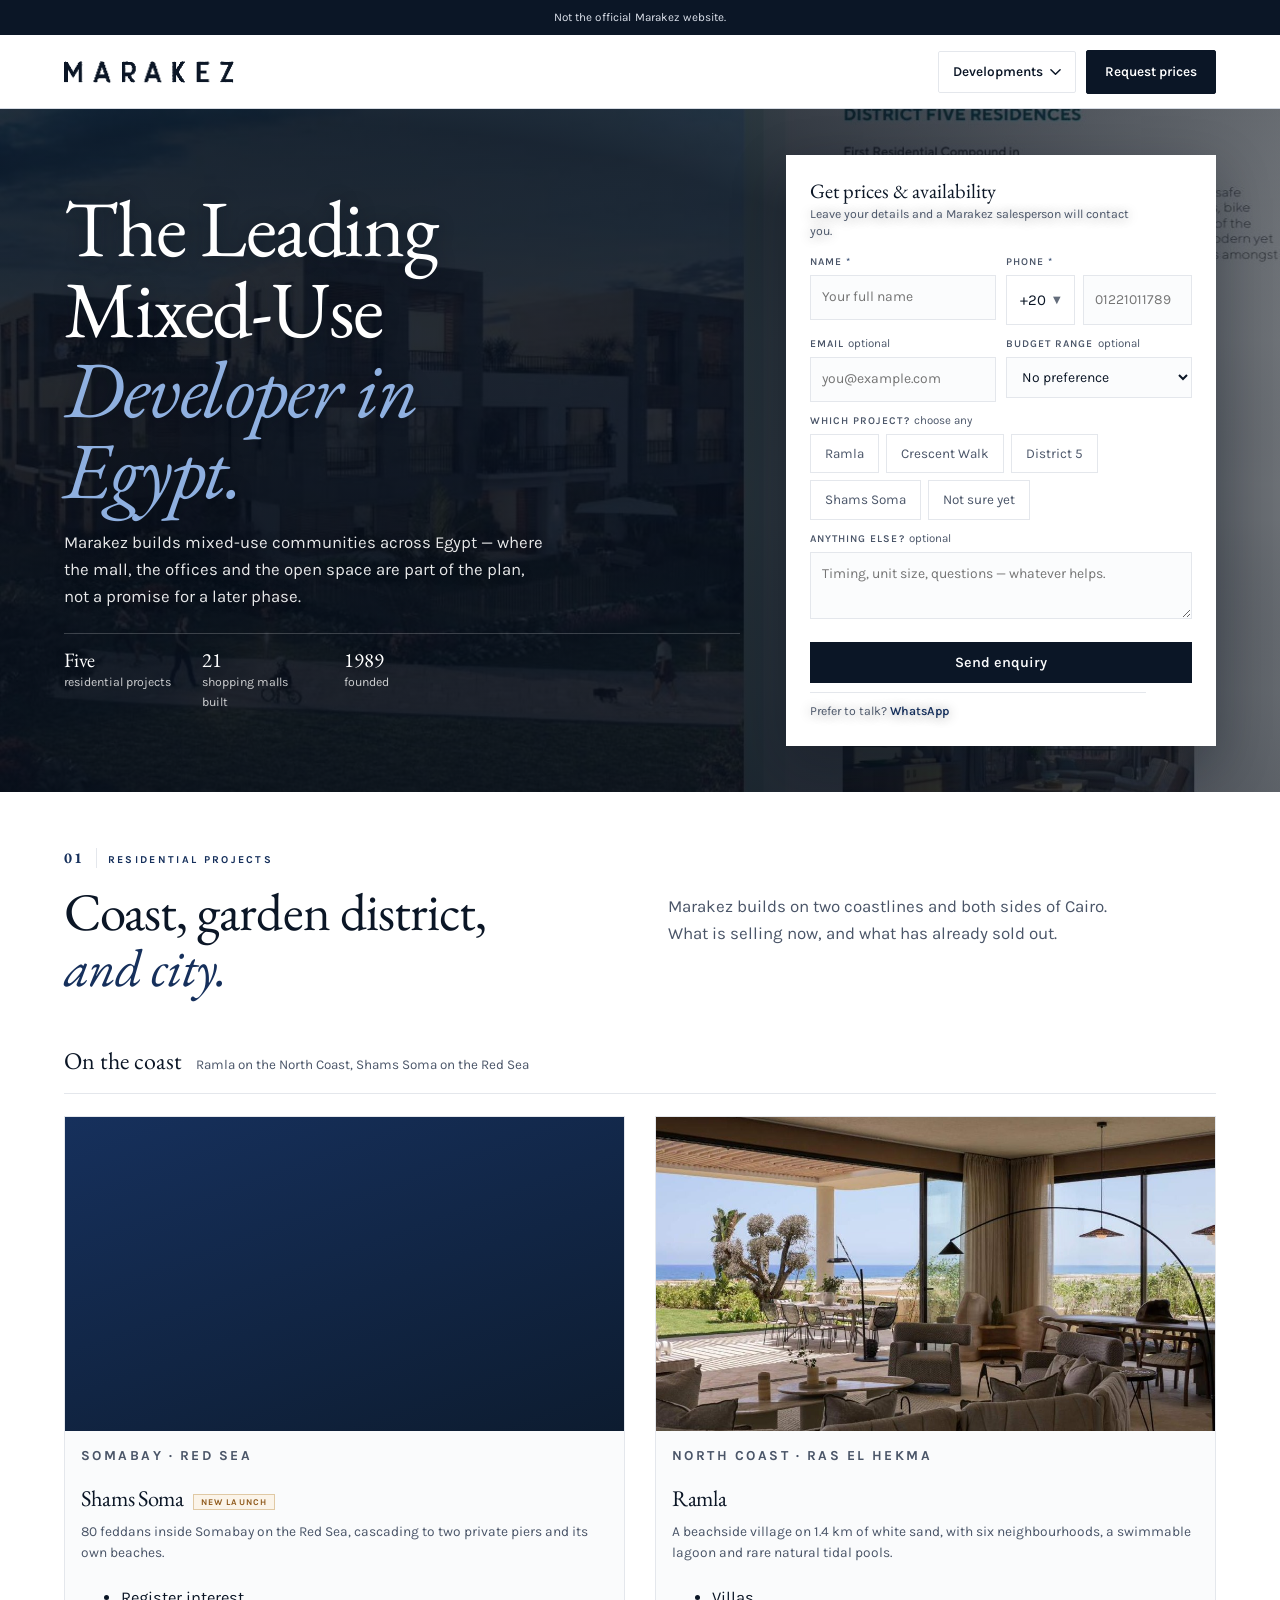
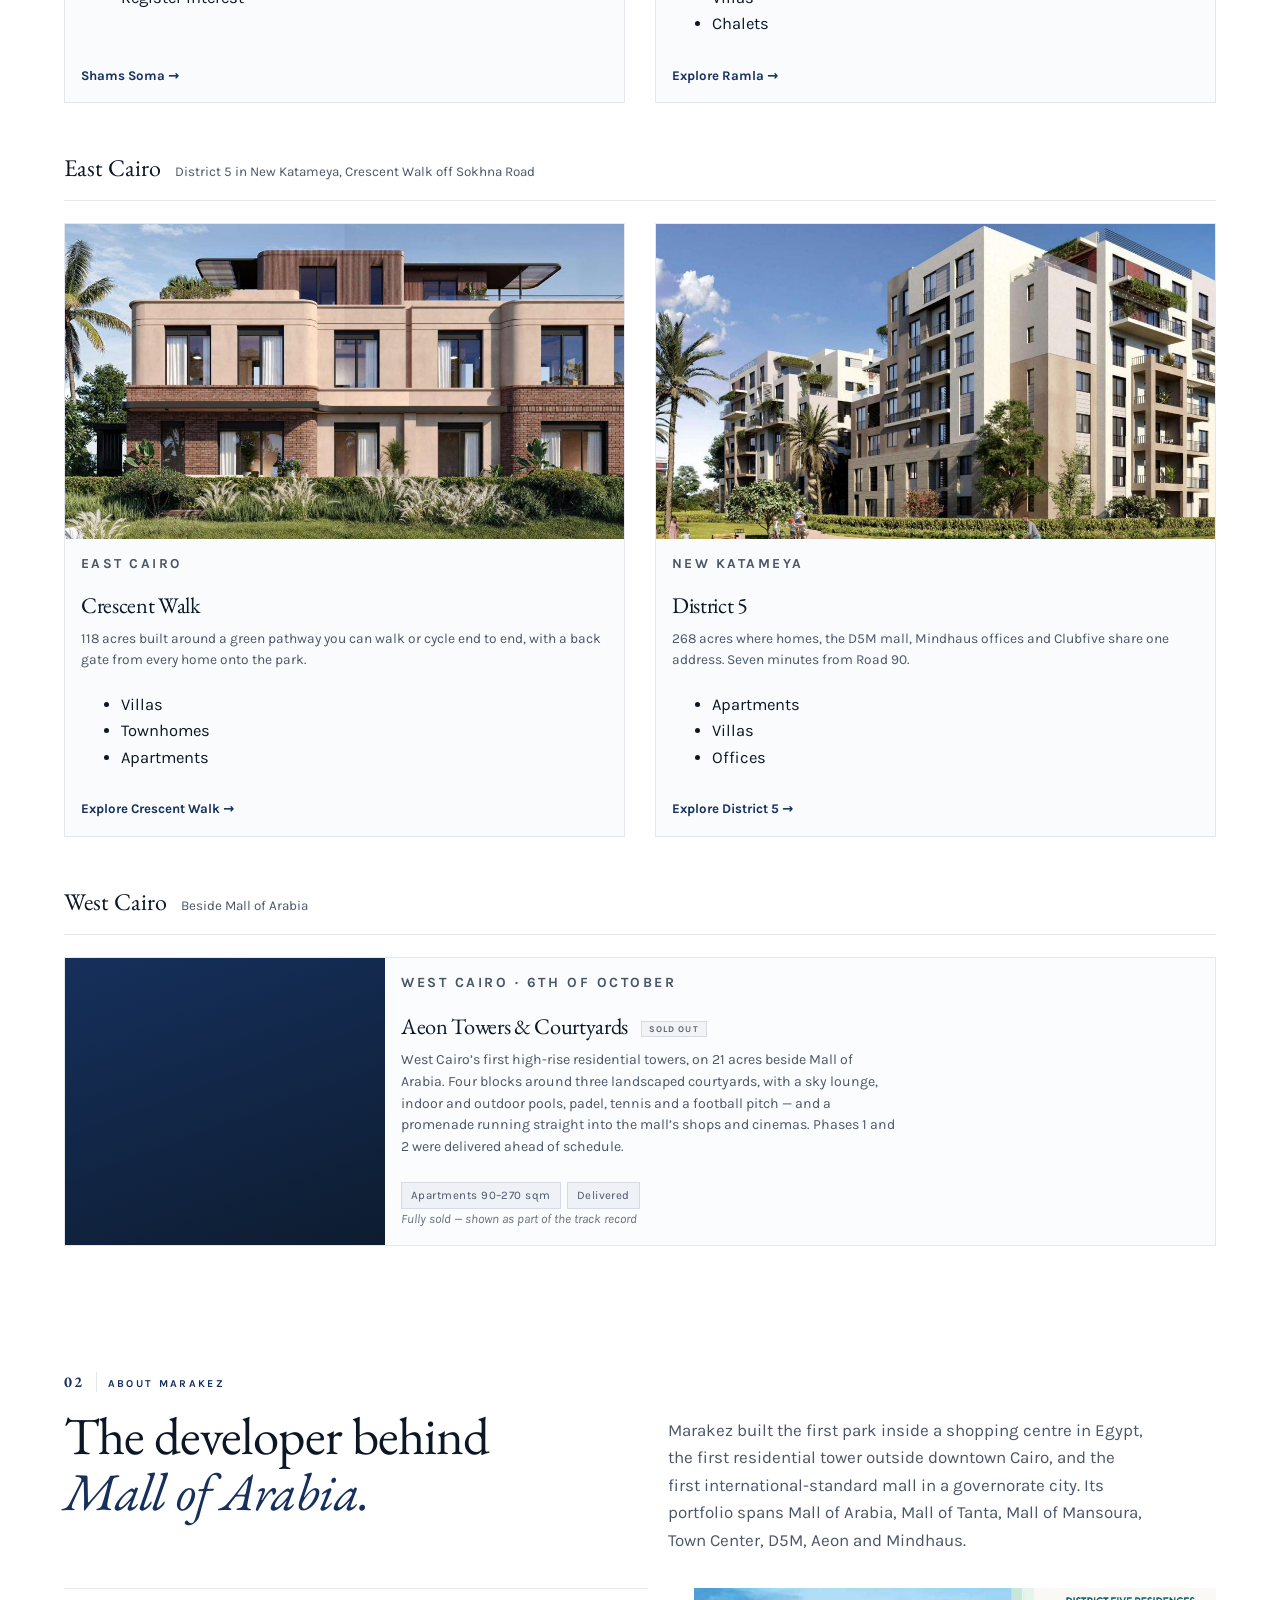
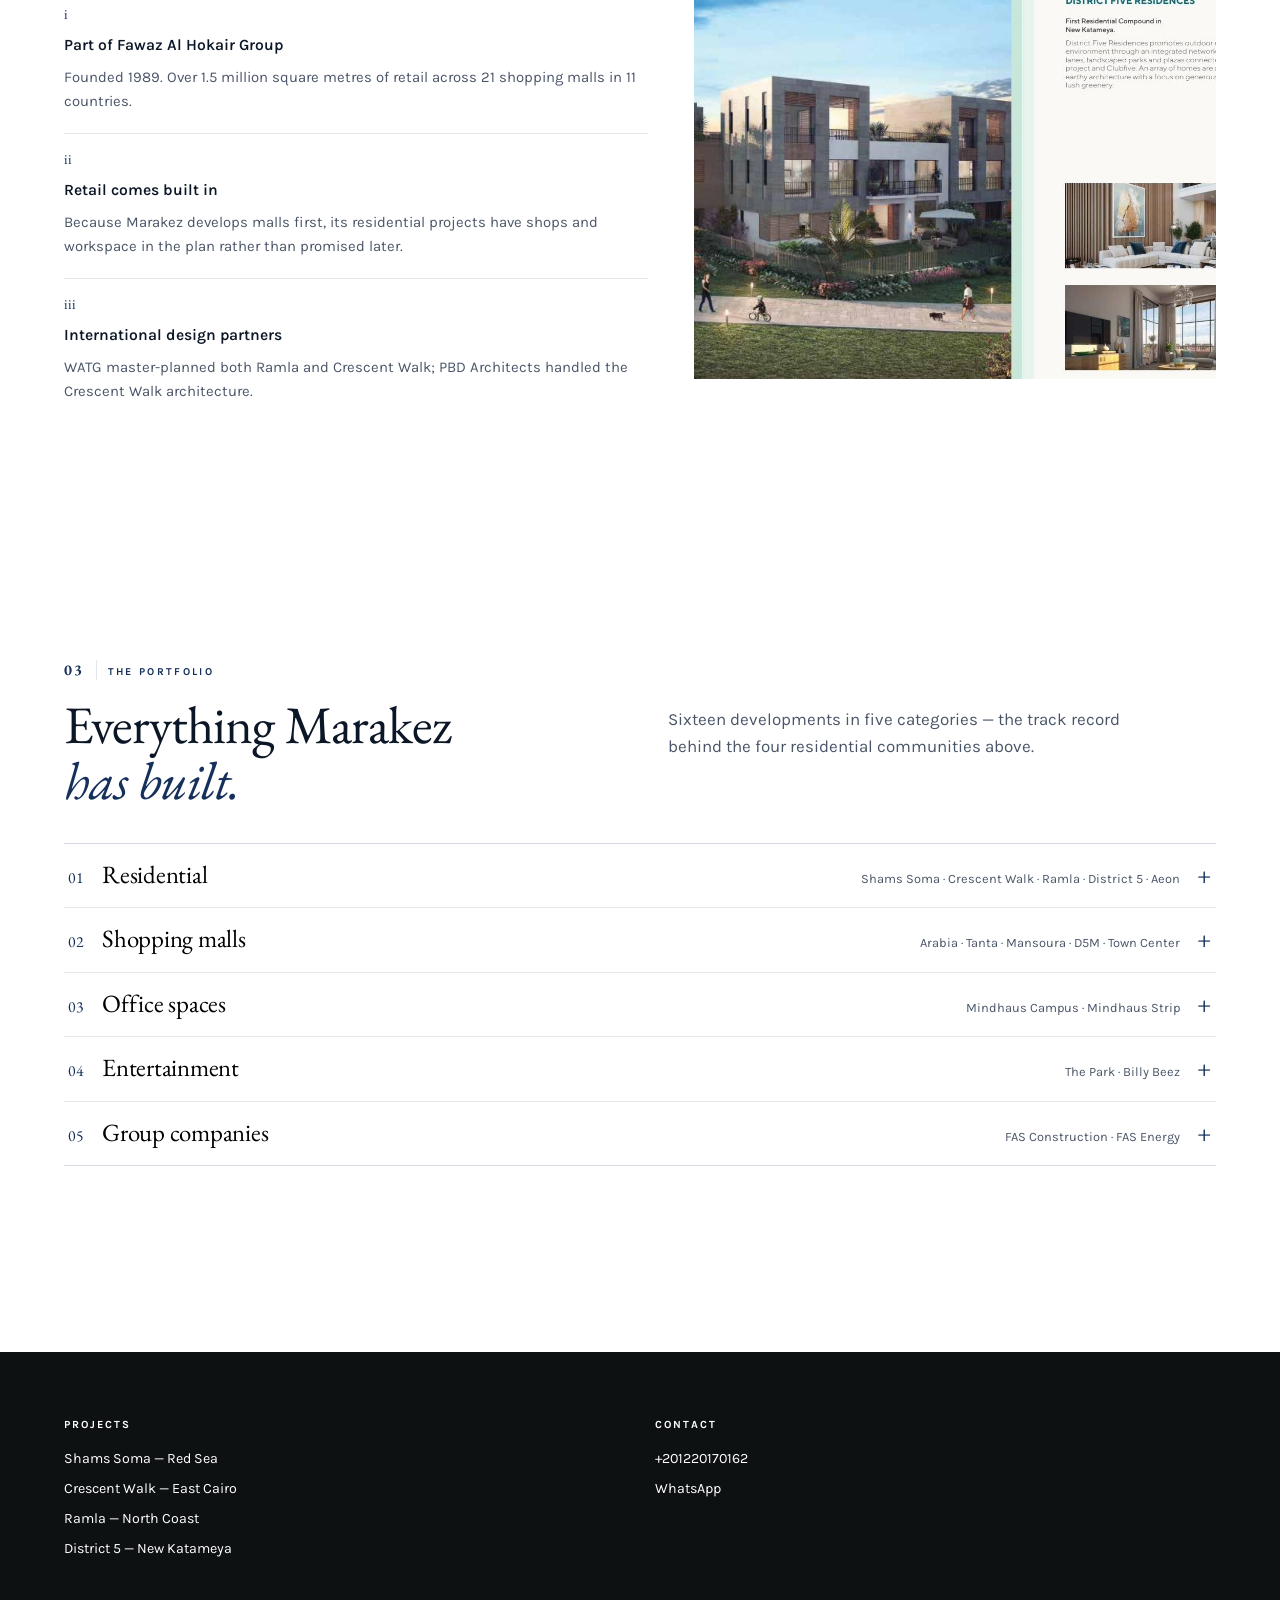
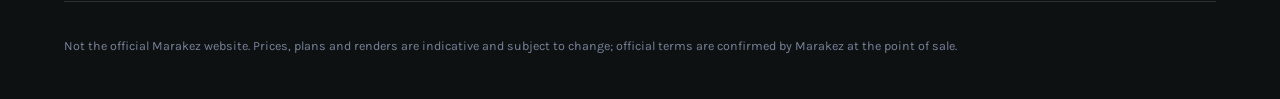
==== commit 3d6ea678: "Add files via upload" ====
--- a/index.html
+++ b/index.html
@@ -943,7 +943,6 @@
   <img src="assets/img/marakez/hero.jpeg" alt="Marakez developments">
   <div class="hero-in">
     <div class="hero-copy">
-    <p class="kicker">Marakez · Egypt</p>
     <h1>The Leading Mixed-Use <em>Developer in Egypt.</em></h1>
     <p data-hero-sub>Marakez builds mixed-use communities across Egypt &mdash; where the mall, the offices and the open space are part of the plan, not a promise for a later phase.</p>
     <dl class="facts" data-facts hidden></dl>
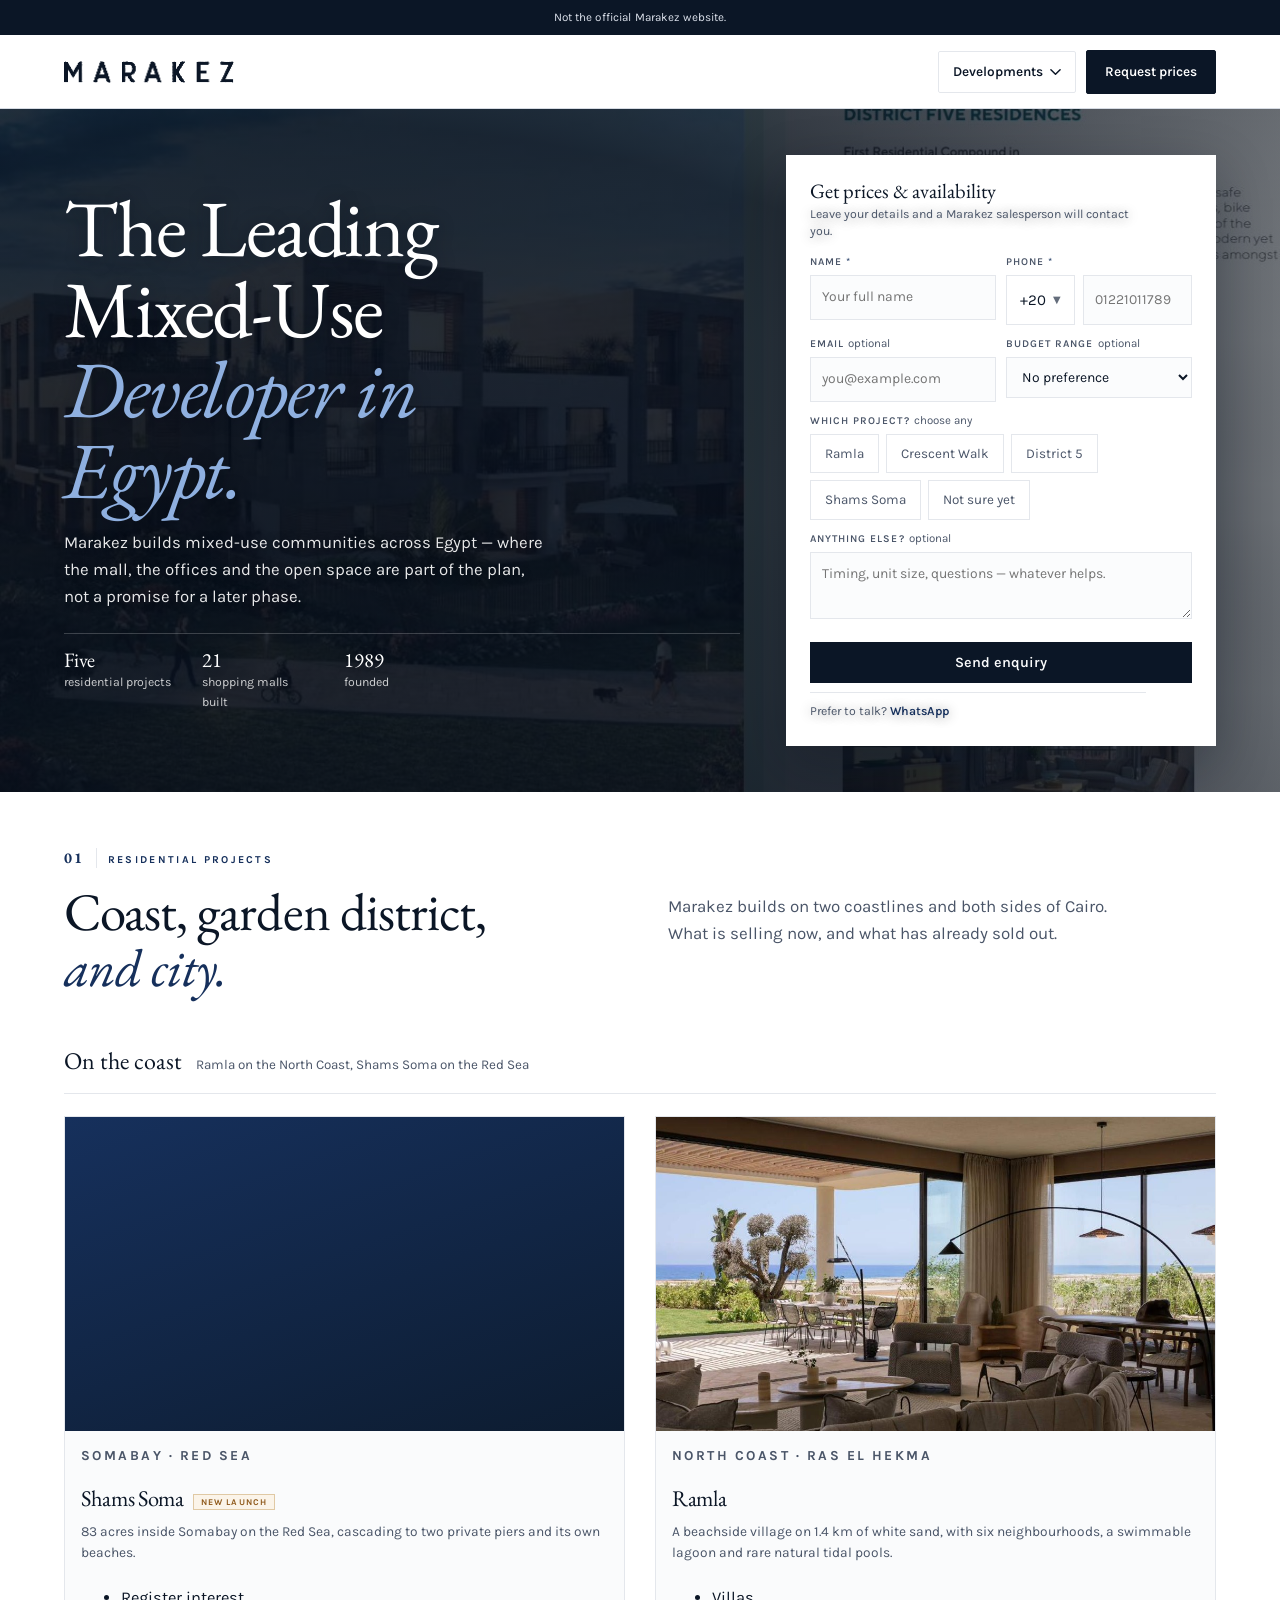
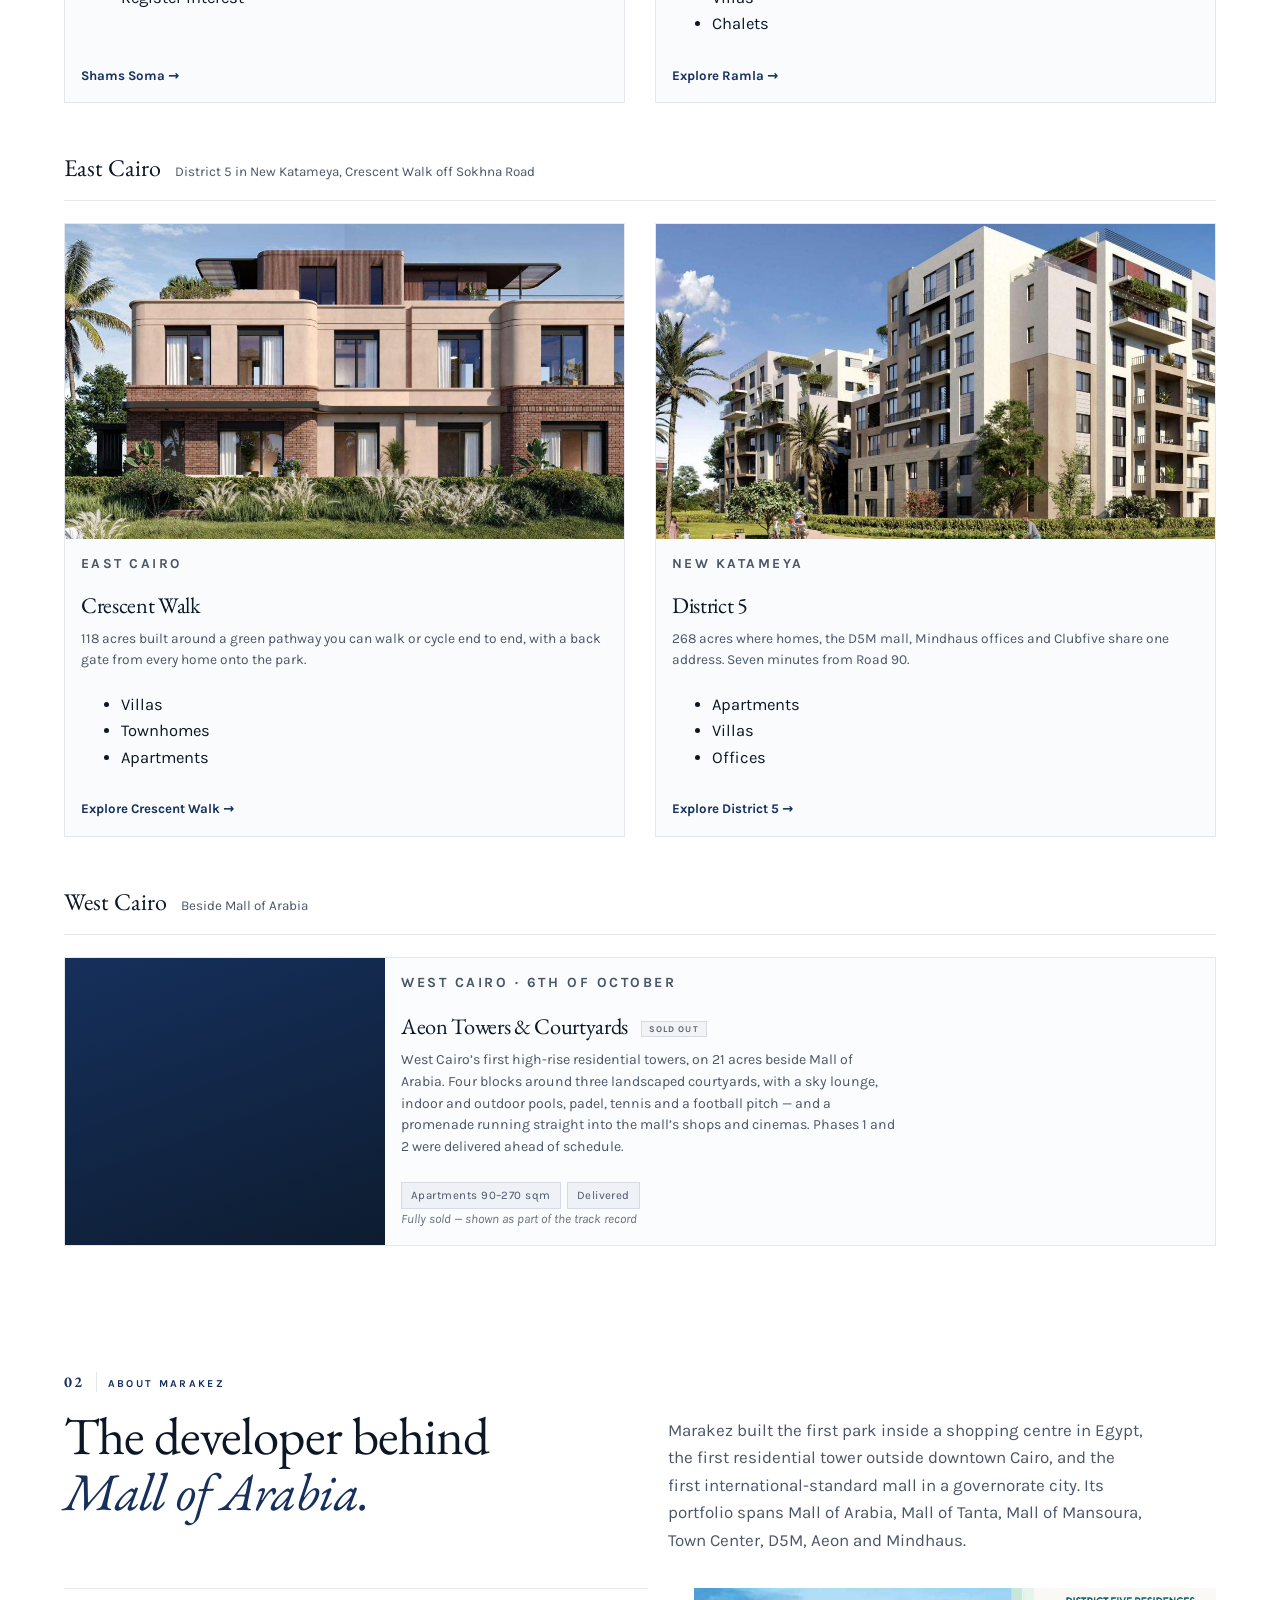
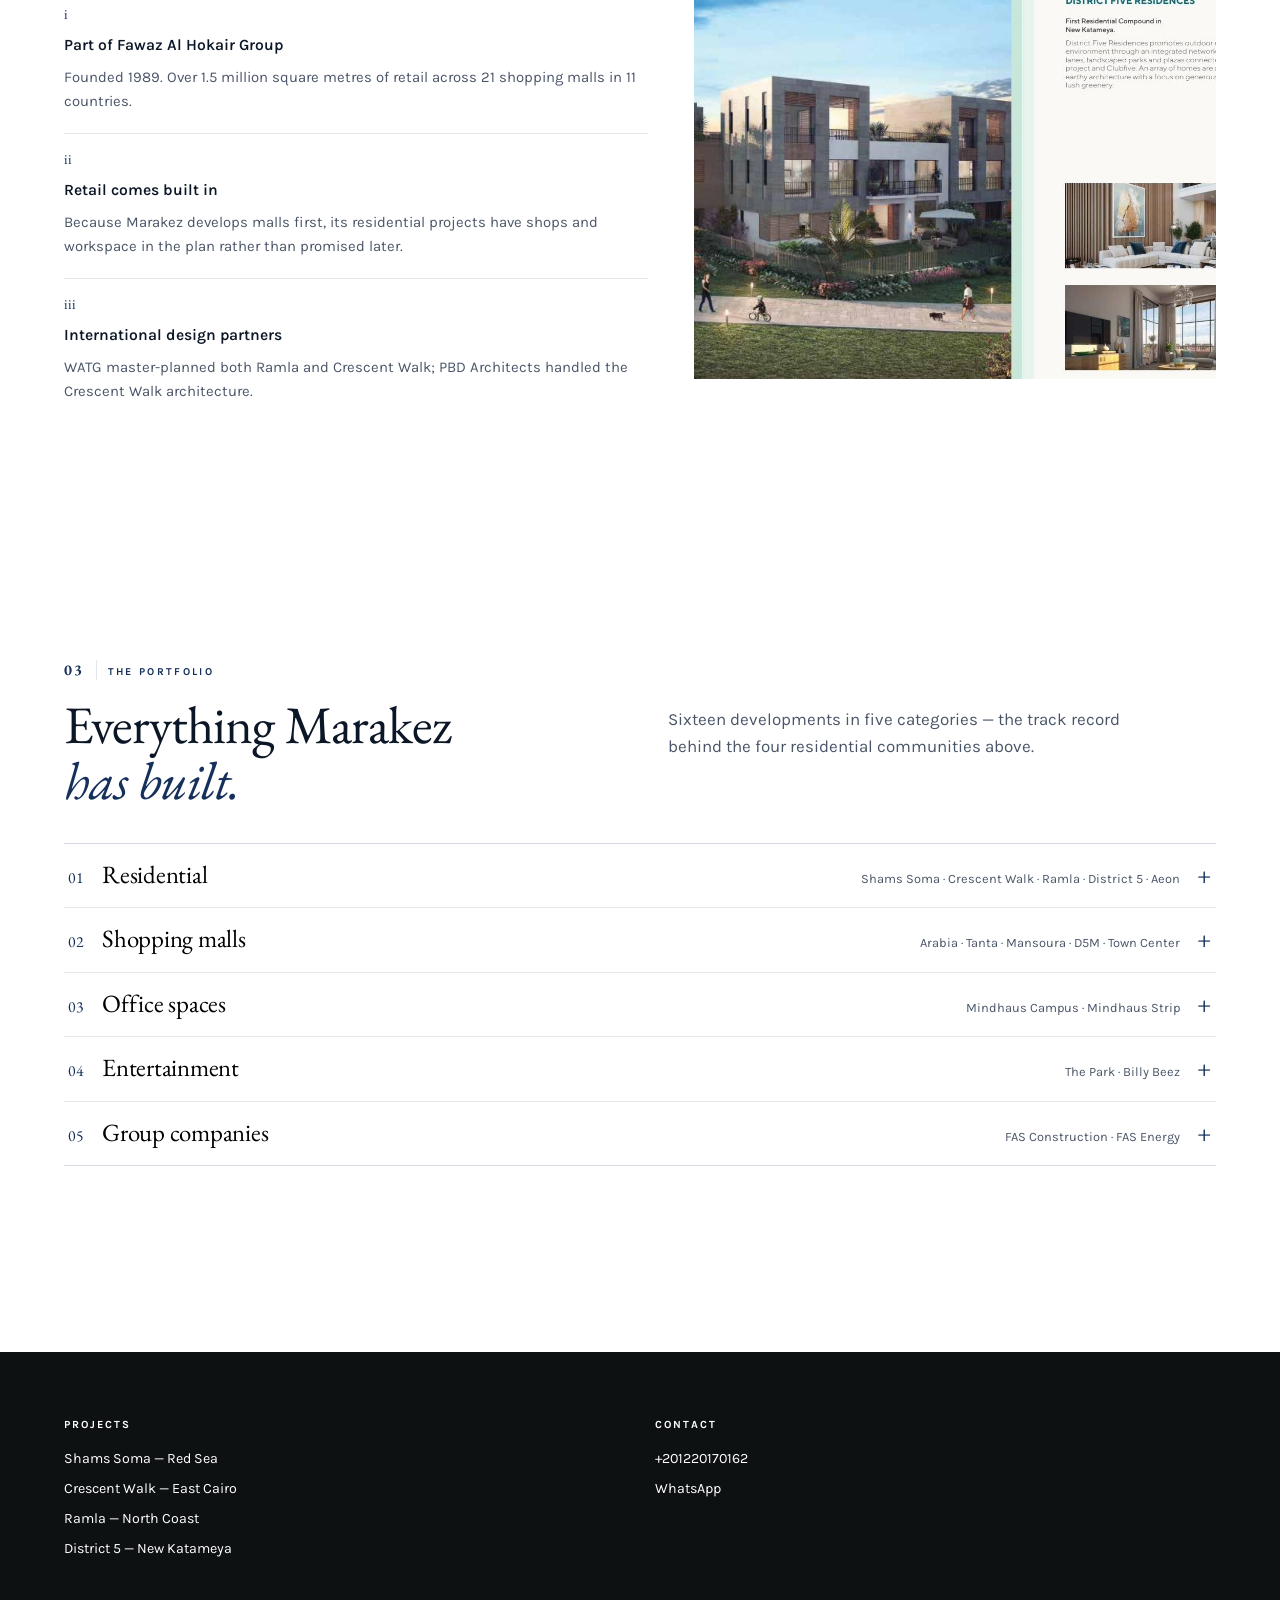
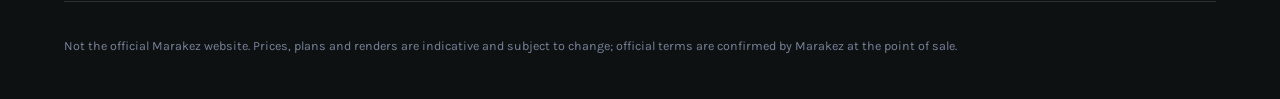
==== commit 3bc1f852: "Add files via upload" ====
--- a/index.html
+++ b/index.html
@@ -906,7 +906,114 @@
 @media(max-width:760px){
   .projcard--sold .pc-body>p{font-size:.85rem}
 }
+
+/* The hero image is applied by script, so the section carries a ground of its
+   own for the moment before it lands — and for anyone with JavaScript off. */
+.hero{background-color:#0d1c30}
+.hero > img:not([src]){display:none}
 </style>
+<meta name="cms-content" content="home">
+<script>
+/* ── CMS images, resolved before anything paints ─────────────────────────────
+   Images used to ship a hardcoded src, so the browser painted whatever was
+   in the file while content.js — which runs at the end of the body — fetched
+   the CMS value and swapped it. Changing the photo in the panel meant roughly
+   140ms of the OLD photo on every load.
+
+   The img now ships with no src, so nothing stale can paint. This runs in the
+   head, starts the fetch before the body is parsed, and applies the result as
+   soon as both the data and the element exist. If the fetch fails, the shipped
+   default in data-fallback is used, so the hero is never left empty. */
+(function () {
+  var meta = document.querySelector('meta[name="cms-content"]');
+  if (!meta) return;
+  var done = false;
+
+  function set(el, src) {
+    if (el && src && !el.getAttribute("src")) {
+      el.setAttribute("src", String(src).replace(/^\//, ""));
+    }
+  }
+
+  /* Everything the CMS controls, resolved in one pass. */
+  function applyAll(d) {
+    if (done) return;
+    var im = (d && d.images) || {};
+    set(document.querySelector(".hero > img"), im.hero || (d && d.heroImage));
+    set(document.querySelector(".split .art img"), im.masterplan);
+    set(document.querySelector(".about-fig img"), im.about2);
+
+    /* logos, so a set logo doesn't pop in after the header has painted */
+    var lg = (d && d.logos) || {};
+    document.querySelectorAll('[data-logo="marakez"]').forEach(function (el) { set(el, lg.marakez); });
+    document.querySelectorAll('[data-logo="project"], .projlogo').forEach(function (el) { set(el, lg.project); });
+
+    /* project cards are matched by key, never by position */
+    var byKey = {};
+    ((d && d.cards) || []).forEach(function (c) { if (c && c.key) byKey[c.key] = c.image; });
+    document.querySelectorAll(".projcard[data-card]").forEach(function (card) {
+      set(card.querySelector("figure img"), byKey[card.getAttribute("data-card")]);
+    });
+
+    /* first photo of each unit type; availability.js builds the rest of the
+       carousel later, and only when the CMS actually has photos for that type */
+    var types = ((d && d.propertyTypes) || []).concat((d && d.officeFormats) || []);
+    var photoFor = {};
+    types.forEach(function (t) {
+      var ph = (t.photos || [])[0];
+      if (t.label_en && ph && ph.image) photoFor[t.label_en] = ph.image;
+    });
+    document.querySelectorAll(".pickbody[data-type]").forEach(function (pane) {
+      var src = photoFor[pane.getAttribute("data-type")];
+      set(pane.querySelector(".ptrack img"), src);
+      /* Where the CMS has photos for this type, availability.js rebuilds the
+         whole carousel from them and throws these away. Giving them their
+         shipped fallback first meant the browser fetched photos that were
+         about to be discarded — visible as old images loading on a slow
+         connection. Marked so the fallback pass leaves them alone. */
+      if (src) {
+        pane.querySelectorAll(".ptrack img").forEach(function (el, i) {
+          if (i > 0) el.removeAttribute("data-fallback");
+        });
+      }
+    });
+
+    fallbacks();
+    done = true;
+  }
+
+  /* Anything the CMS had no value for keeps the photo the site shipped with,
+     so no slot is ever left blank. */
+  function fallbacks() {
+    document.querySelectorAll("img[data-fallback]").forEach(function (el) {
+      if (!el.getAttribute("src")) el.setAttribute("src", el.getAttribute("data-fallback"));
+    });
+  }
+
+  function when(fn) {
+    if (document.querySelector(".hero")) fn();
+    else document.addEventListener("DOMContentLoaded", fn);
+  }
+
+  fetch("content/" + meta.content + ".json", { cache: "no-cache" })
+    .then(function (r) { return r.json(); })
+    .then(function (d) { when(function () { applyAll(d); }); })
+    .catch(function () { when(fallbacks); });
+
+  /* If the data is slow or missing, show the shipped photos rather than gaps.
+     4s not 1.2s: on a slow connection the content file can take over a second,
+     and firing early painted shipped photos that were then replaced — the very
+     flash this is meant to remove. Four seconds is long enough that only a
+     genuine failure reaches it, and the hero still has its own dark ground to
+     sit on meanwhile. */
+  setTimeout(function () { when(fallbacks); }, 4000);
+})();
+</script>
+<noscript><style>
+/* With no script there is no CMS value to fetch, so the shipped photo is
+   painted as a background instead — the img has no src and would stay blank. */
+.hero{background-image:url("assets/img/marakez/hero.jpeg");background-size:cover;background-position:center}
+</style></noscript>
 </head>
 <body data-project="home">
 
@@ -940,7 +1047,7 @@
 </header>
 
 <section class="hero">
-  <img src="assets/img/marakez/hero.jpeg" alt="Marakez developments">
+  <img data-fallback="assets/img/marakez/hero.jpeg" alt="Marakez developments">
   <div class="hero-in">
     <div class="hero-copy">
     <h1>The Leading Mixed-Use <em>Developer in Egypt.</em></h1>
@@ -1046,14 +1153,14 @@
           <div class="pc-body">
             <p class="pc-loc">Somabay &middot; Red Sea</p>
             <h3>Shams Soma</h3>
-            <p>80 feddans inside Somabay on the Red Sea, cascading to two private piers and its own beaches.</p>
+            <p>83 acres inside Somabay on the Red Sea, cascading to two private piers and its own beaches.</p>
             <ul class="types"><li>Register interest</li></ul>
             <span class="pc-spacer"></span>
             <span class="pc-go">Shams Soma &rarr;</span>
           </div>
         </a>
           <a class="projcard rv" data-card="ramla" href="ramla.html">
-          <figure><img src="assets/img/marakez/card-ramla.jpeg" alt="Ramla" loading="lazy"></figure>
+          <figure><img data-fallback="assets/img/marakez/card-ramla.jpeg" alt="Ramla" loading="lazy"></figure>
           <div class="pc-body">
             <p class="pc-loc">North Coast &middot; Ras El Hekma</p>
             <h3>Ramla</h3>
@@ -1072,7 +1179,7 @@
         </div>
         <div class="projcards">
           <a class="projcard rv" data-card="crescent" href="crescent-walk.html">
-          <figure><img src="assets/img/marakez/card-crescent.jpeg" alt="Crescent Walk" loading="lazy"></figure>
+          <figure><img data-fallback="assets/img/marakez/card-crescent.jpeg" alt="Crescent Walk" loading="lazy"></figure>
           <div class="pc-body">
             <p class="pc-loc">East Cairo</p>
             <h3>Crescent Walk</h3>
@@ -1083,7 +1190,7 @@
           </div>
         </a>
           <a class="projcard rv" data-card="district5" href="district-5.html">
-          <figure><img src="assets/img/marakez/card-d5.jpeg" alt="District 5" loading="lazy"></figure>
+          <figure><img data-fallback="assets/img/marakez/card-d5.jpeg" alt="District 5" loading="lazy"></figure>
           <div class="pc-body">
             <p class="pc-loc">New Katameya</p>
             <h3>District 5</h3>
@@ -1143,7 +1250,7 @@
             <h3>International design partners</h3>
             <p>WATG master-planned both Ramla and Crescent Walk; PBD Architects handled the Crescent Walk architecture.</p></div>
       </div>
-        <figure class="about-fig"><img data-img="about2" src="assets/img/marakez/hero.jpeg" alt="" loading="lazy"></figure>
+        <figure class="about-fig"><img data-img="about2" data-fallback="assets/img/marakez/hero.jpeg" alt="" loading="lazy"></figure>
       </div>
     </div>
   </section>
@@ -1164,13 +1271,13 @@
           <div class="gp" id="g1" hidden>
             <div class="rows">
             <a class="row link" href="shams-soma.html">
-              <span class="rt"><span class="rn">Shams Soma</span><span class="rl">Somabay, Red Sea</span><span class="rs">80 feddans</span></span>
+              <span class="rt"><span class="rn">Shams Soma</span><span class="rl">Somabay, Red Sea</span><span class="rs">83 acres</span></span>
               <p class="rd">Marakez&rsquo;s first Red Sea project, cascading to two private piers and its own beaches. <span class="arrow">See the project &rarr;</span></p></a>
             <a class="row link" href="crescent-walk.html">
               <span class="rt"><span class="rn">Crescent Walk</span><span class="rl">East Cairo</span><span class="rs">118 acres</span></span>
               <p class="rd">A green pathway you can walk end to end, with a back gate from every home onto the park. <span class="arrow">See the project &rarr;</span></p></a>
             <a class="row link" href="ramla.html">
-              <span class="rt"><span class="rn">Ramla</span><span class="rl">Ras El Hekma</span><span class="rs">1.4 km beach</span></span>
+              <span class="rt"><span class="rn">Ramla</span><span class="rl">Ras El Hekma</span><span class="rs">400 acres</span></span>
               <p class="rd">Six neighbourhoods on the bay, a swimmable lagoon and rare natural tidal pools. <span class="arrow">See the project &rarr;</span></p></a>
             <a class="row link" href="district-5.html">
               <span class="rt"><span class="rn">District 5 Residences</span><span class="rl">New Katameya</span><span class="rs">268 acres</span></span>
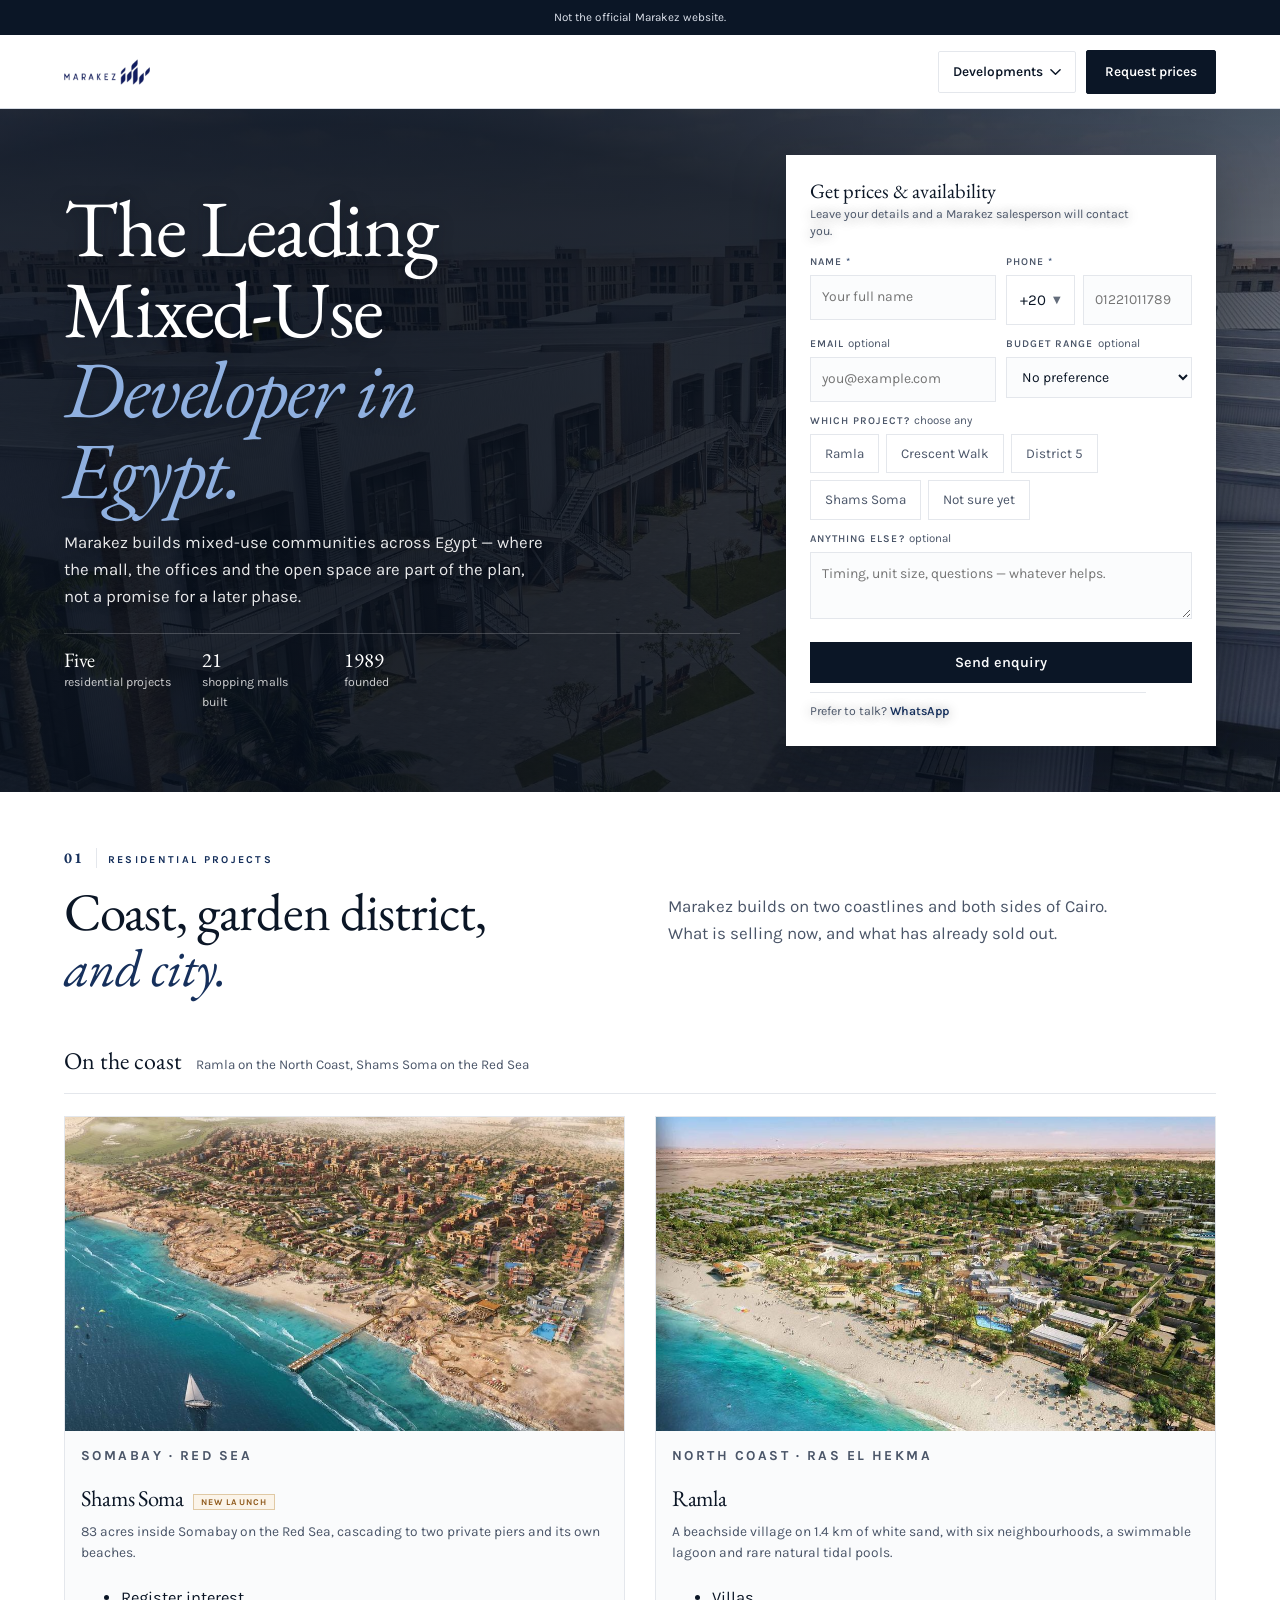
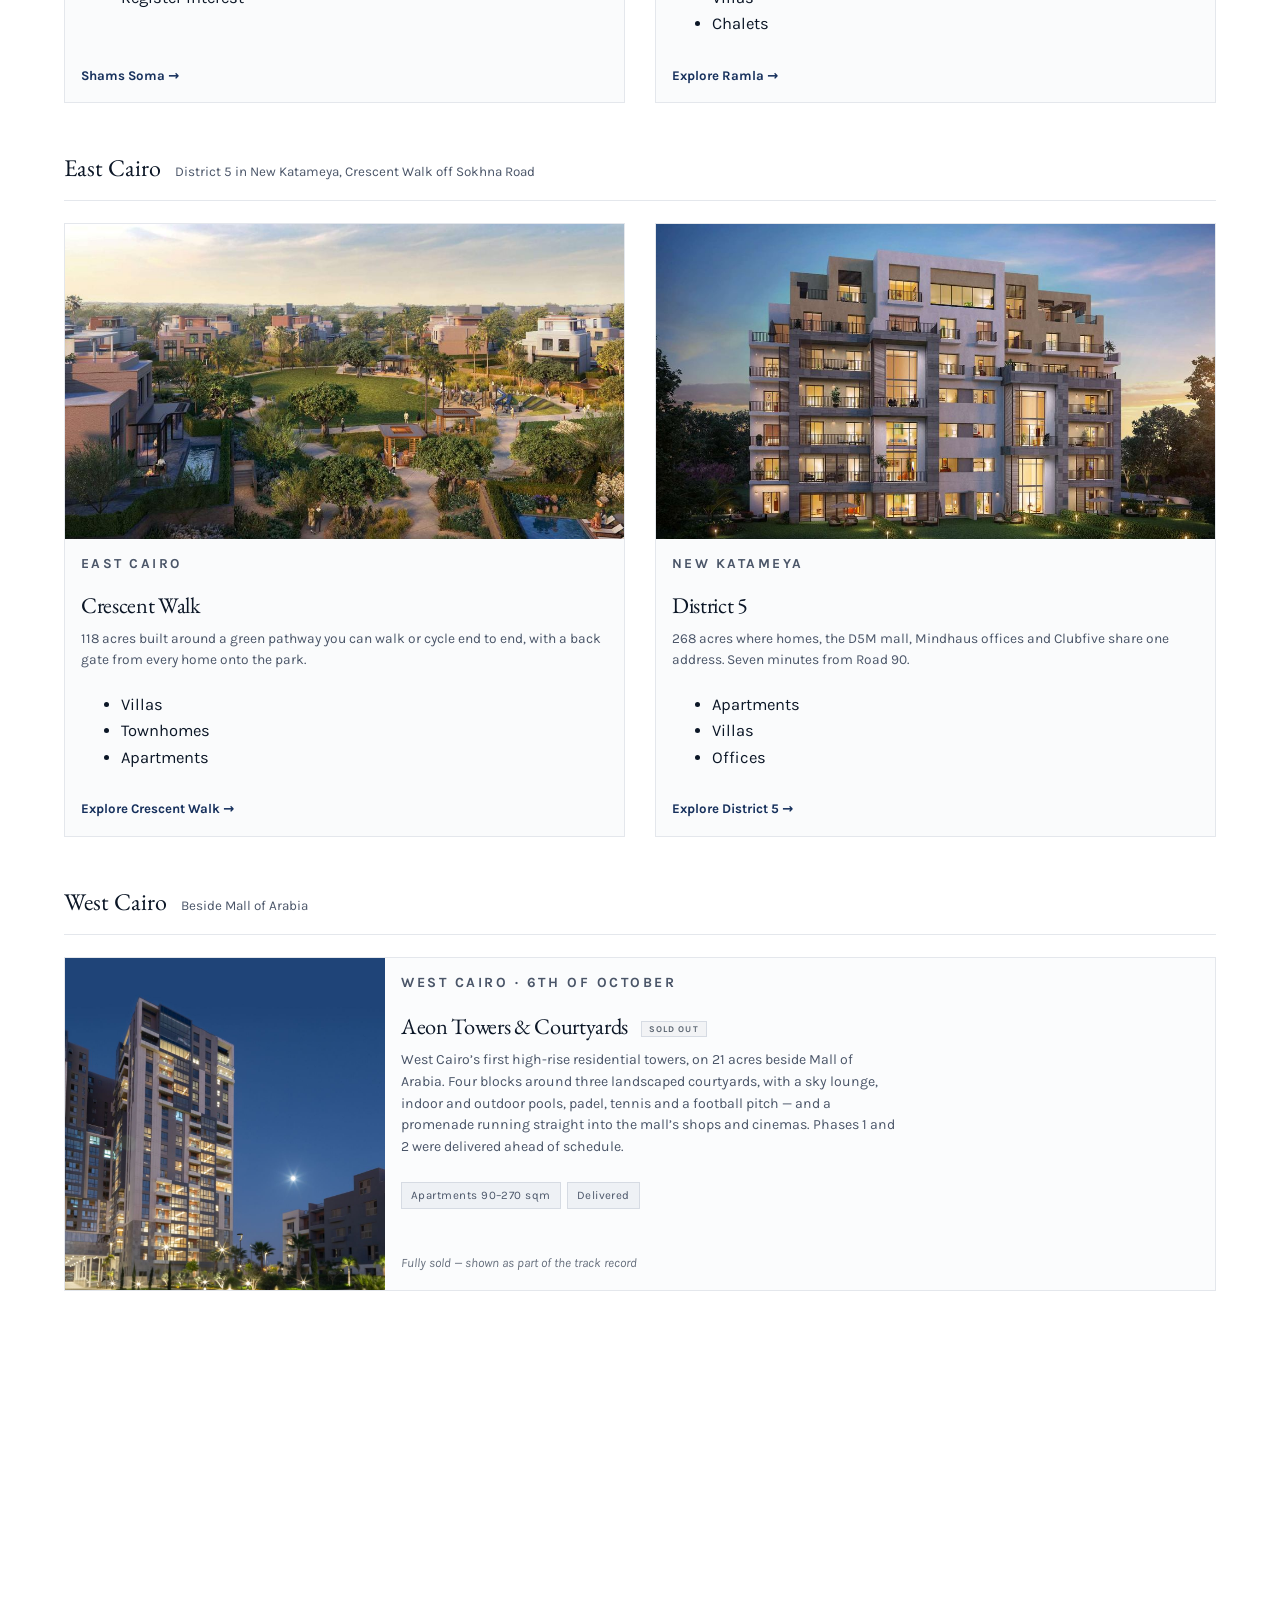
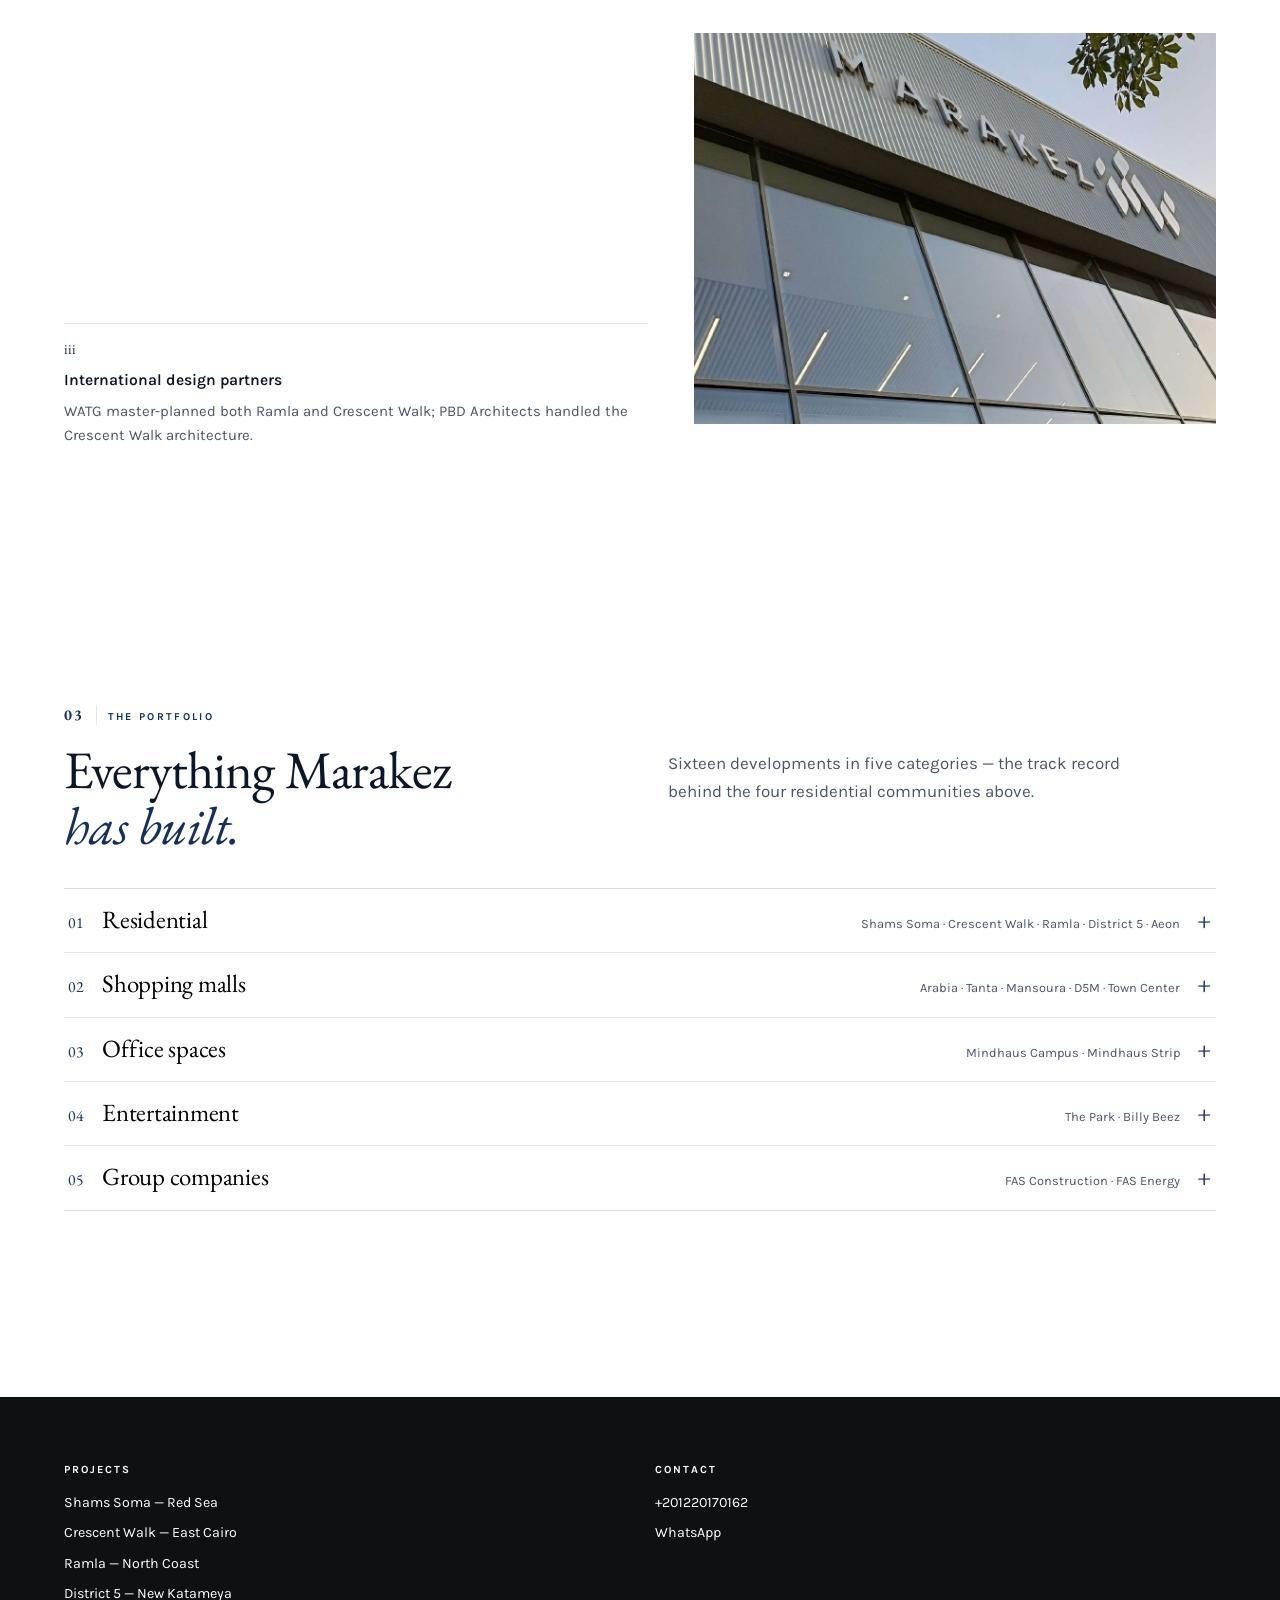
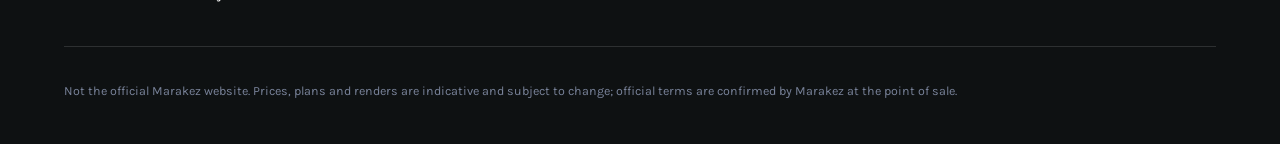
==== commit 89d48c5b: "Add files via upload" ====
--- a/index.html
+++ b/index.html
@@ -11,7 +11,7 @@
 /* ─────────────────────────────────────────────────────────────
    One ground. Sections interlock rather than stack.
    ───────────────────────────────────────────────────────────── */
-:root{
+:root{--navy-hero:#0d1c30;
   --paper:#ffffff;          /* single ground for the whole page */
   --ink:#0b1626;
   --soft:#4a5568;
@@ -102,16 +102,29 @@
    The render stays completely untouched and contrast is guaranteed,
    because the text is on the page background. */
 @media(max-width:820px){
-  .hero{min-height:0;display:block;background:none;overflow:visible}
+  /* The copy sits below the image rather than over it, on the hero's own navy
+     ground — the same colour and the same light text as the desktop hero, so a
+     phone and a desktop show one design rather than two.
+
+     This block used to flip the text to dark ink, because the copy once sat on
+     the page's white background. When the hero was given a navy ground for the
+     image-loading fix, that dark text ended up on dark navy and measured
+     1.06:1 — invisible. Everything below is set against the navy explicitly so
+     the two can never drift apart again. */
+  .hero{min-height:0;display:block;overflow:visible;background:var(--navy-hero)}
   .hero>img{position:static;width:100%;height:auto;aspect-ratio:16/10;object-fit:cover}
   .hero::after{display:none}
-  .hero-in{padding:22px var(--gut) 26px;color:var(--ink)}
-  .hero .kicker{color:var(--accent);text-shadow:none}
-  .hero h1{color:var(--ink);text-shadow:none;max-width:20ch}
-  .hero h1 em{color:var(--accent)}
-  .hero-in p:not(.kicker){color:var(--soft)!important;text-shadow:none!important;opacity:1!important}
-  .hero .btn{background:var(--ink);color:#fff}
-  .hero .btn--ghost{background:transparent;color:var(--ink);border:1px solid var(--rule)}
+  .hero-in{padding:24px var(--gut) 30px}
+  .hero-copy{color:#fff}
+  .hero .kicker{color:var(--accent-light);text-shadow:none}
+  .hero h1{color:#fff;text-shadow:none;max-width:20ch}
+  .hero h1 em{color:var(--accent-light)}
+  /* .hero-copy, not .hero-in — the enquiry form is a white card inside
+     .hero-in, and colouring its paragraphs white made them invisible. */
+  .hero-copy p:not(.kicker){color:rgba(255,255,255,.88)!important;text-shadow:none!important;
+    opacity:1!important}
+  .hero .btn{background:#fff;color:var(--ink)}
+  .hero .btn--ghost{background:transparent;color:#fff;border:1px solid rgba(255,255,255,.42)}
   /* Below 820px the two buttons share the row evenly instead of one being
      wide and the other shrink-wrapped to its label. */
   .hero-cta{gap:9px}
@@ -797,12 +810,6 @@
    facts were missed: they kept white text on a white ground and measured 1:1,
    i.e. invisible. The rule above only covers <p>, and the facts are <b>/<span>
    inside a <div>. */
-@media(max-width:860px){
-  .hero-in [data-facts]{border-top-color:var(--rule)}
-  .hero-in [data-facts] div{color:var(--soft)}
-  .hero-in [data-facts] b{color:var(--ink)}
-  .hero-in [data-facts] span{color:var(--soft)}
-}
 
 /* ── Touch targets ──────────────────────────────────────────────────────────
    Footer links rendered 16px tall and the "Prefer to talk? WhatsApp" link 14px.
@@ -909,7 +916,7 @@
 
 /* The hero image is applied by script, so the section carries a ground of its
    own for the moment before it lands — and for anyone with JavaScript off. */
-.hero{background-color:#0d1c30}
+.hero{background-color:var(--navy-hero)}
 .hero > img:not([src]){display:none}
 </style>
 <meta name="cms-content" content="home">
@@ -1013,6 +1020,18 @@
 /* With no script there is no CMS value to fetch, so the shipped photo is
    painted as a background instead — the img has no src and would stay blank. */
 .hero{background-image:url("assets/img/marakez/hero.jpeg");background-size:cover;background-position:center}
+
+/* Key facts on the mobile hero, set against the navy rather than inherited. */
+@media(max-width:860px){
+  .hero-copy [data-facts]{border-top-color:rgba(255,255,255,.22)}
+  .hero-copy [data-facts] div{color:rgba(255,255,255,.74)}
+  .hero-copy [data-facts] b{color:#fff}
+  .hero-copy [data-facts] span{color:rgba(255,255,255,.74)}
+  /* the logos are white artwork, which is what the navy needs — no filter */
+  .projlogo{filter:none}
+  /* the badge keeps its dark-ground treatment on a phone too */
+  .hbadge{background:rgba(255,255,255,.12);border-color:rgba(255,255,255,.34);color:#fff}
+}
 </style></noscript>
 </head>
 <body data-project="home">
